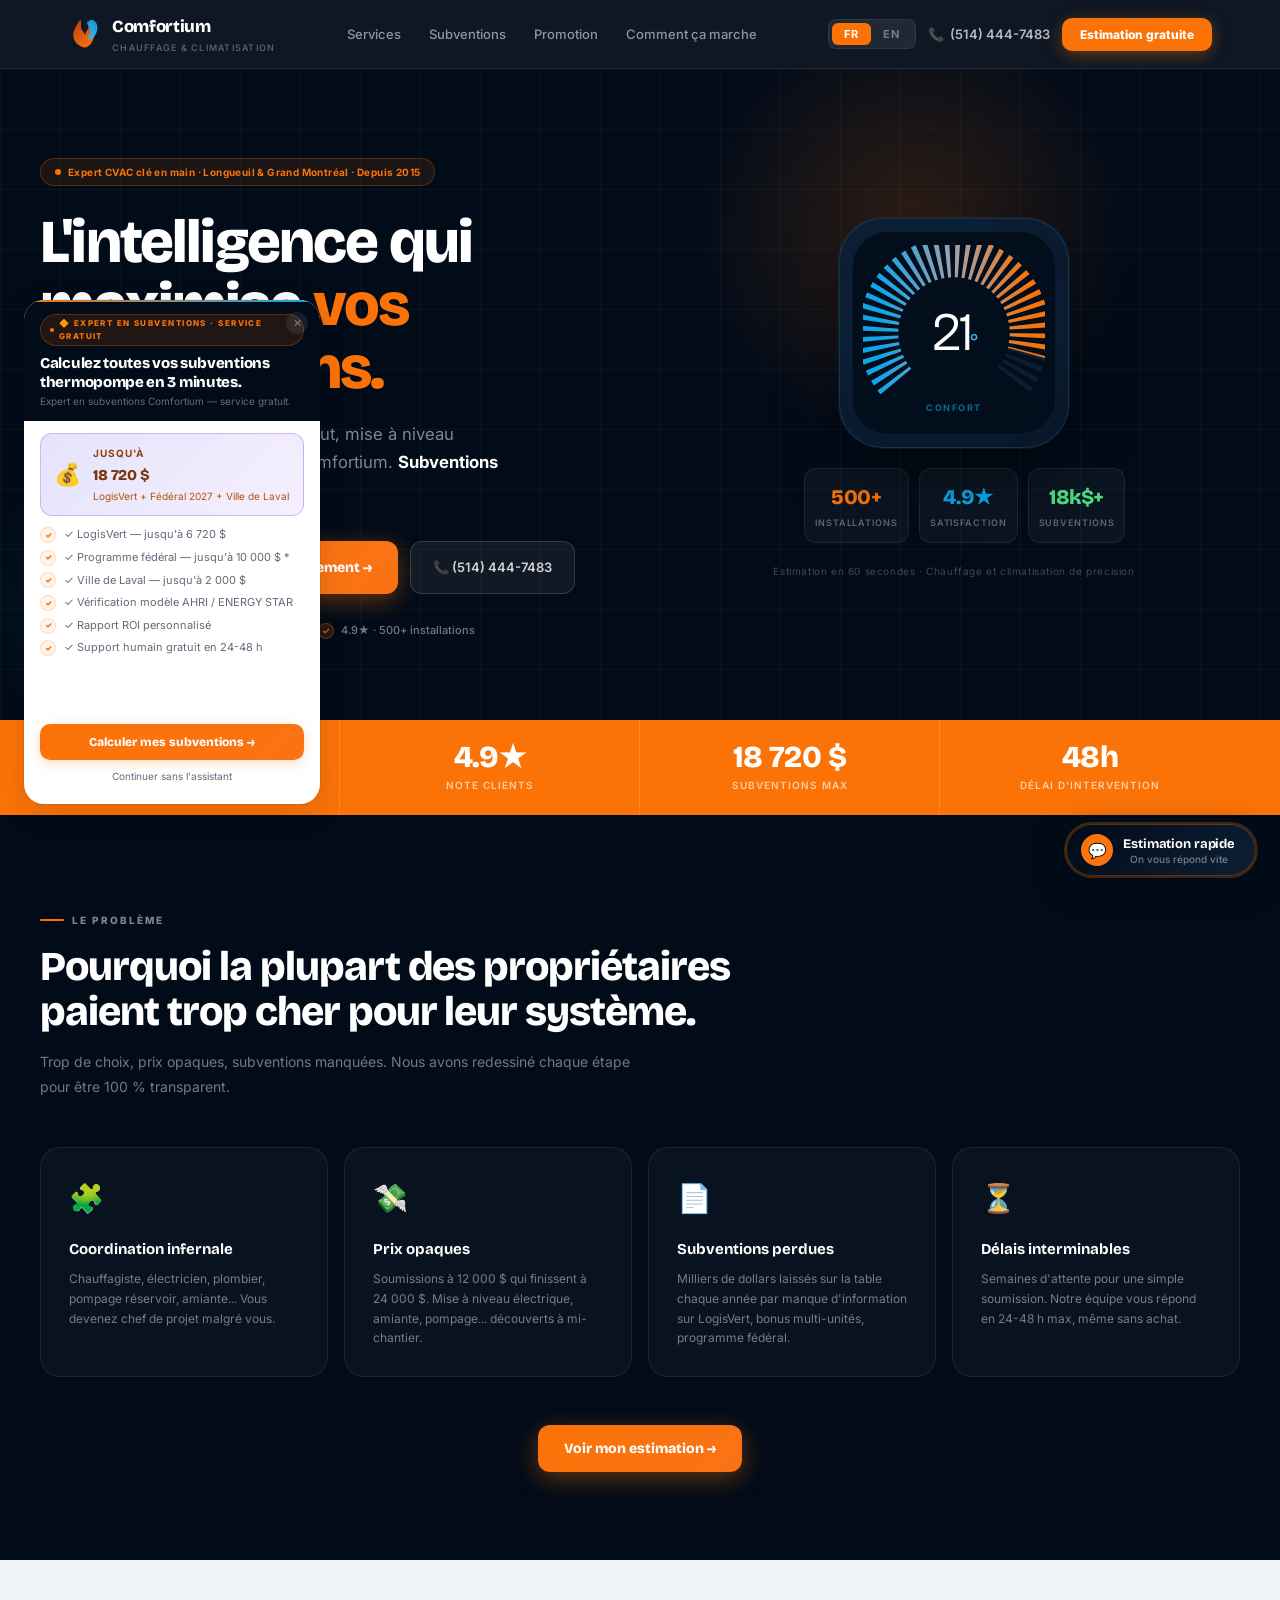
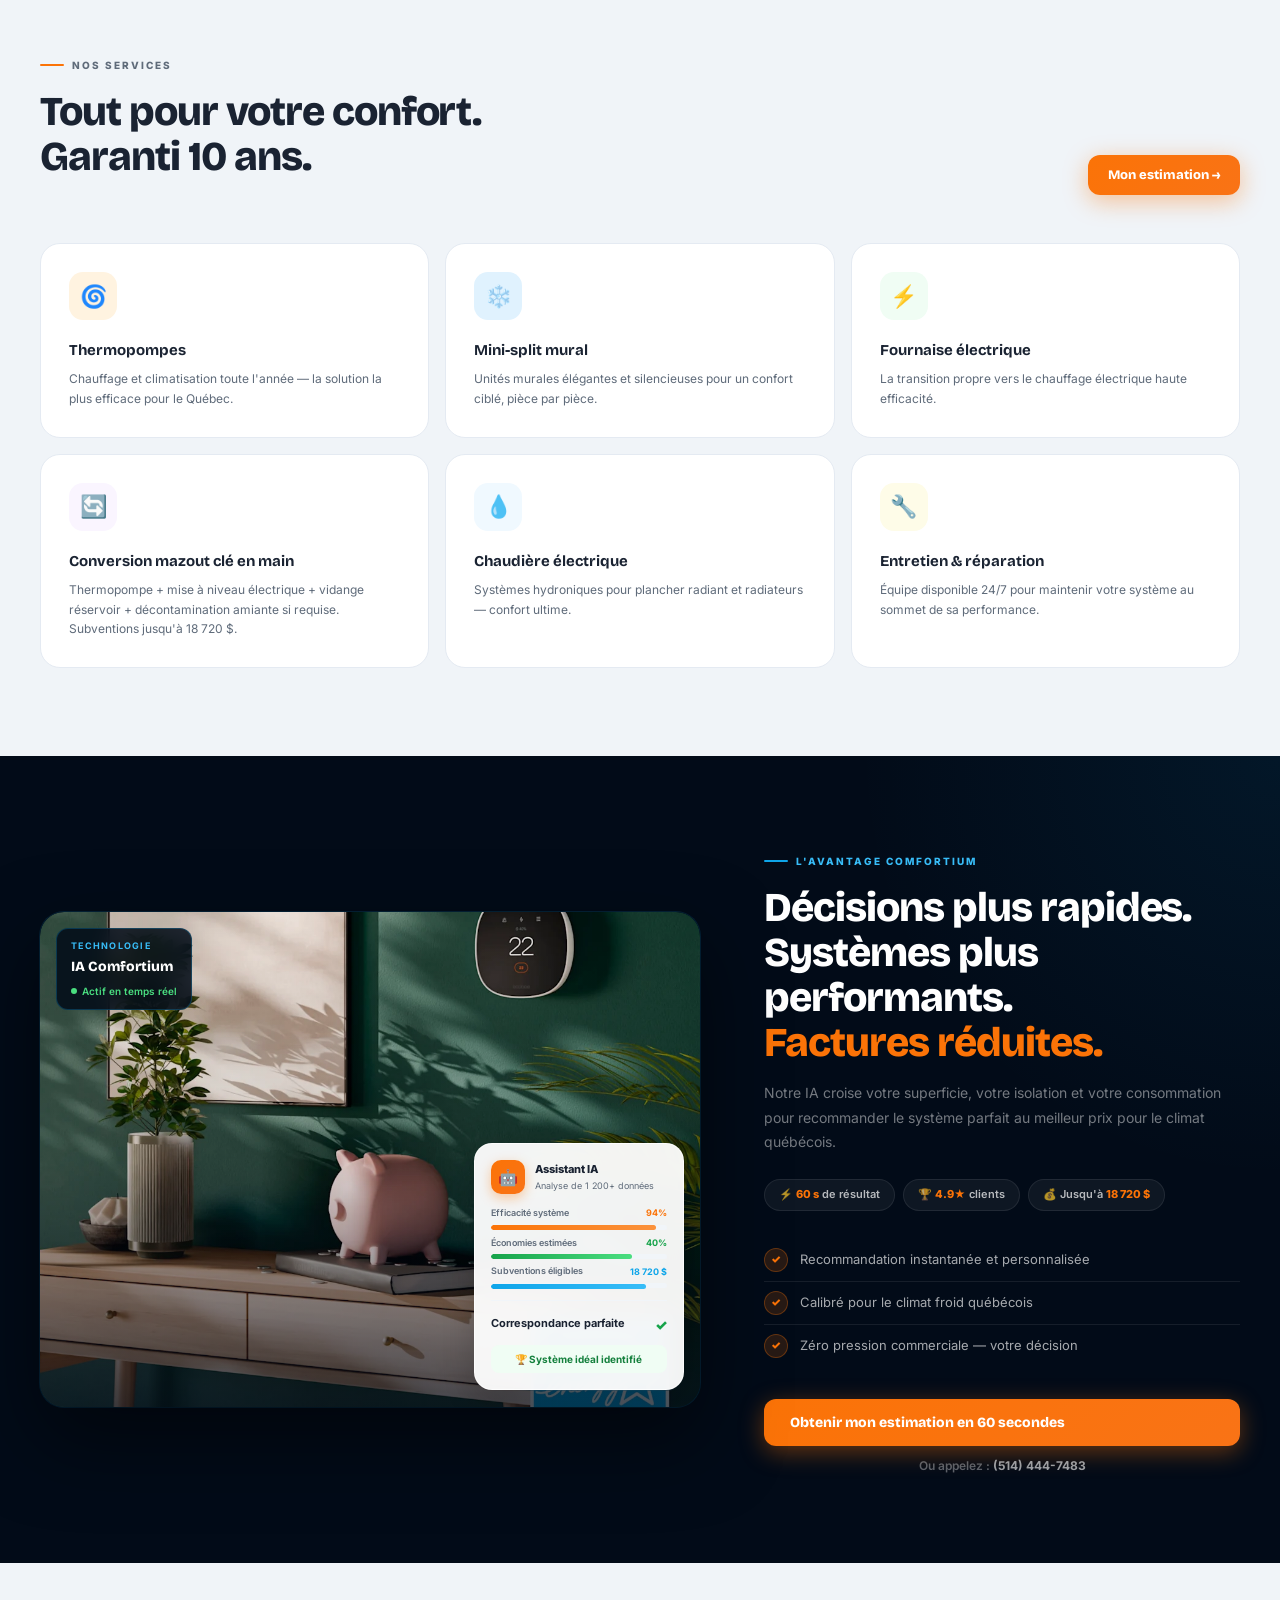
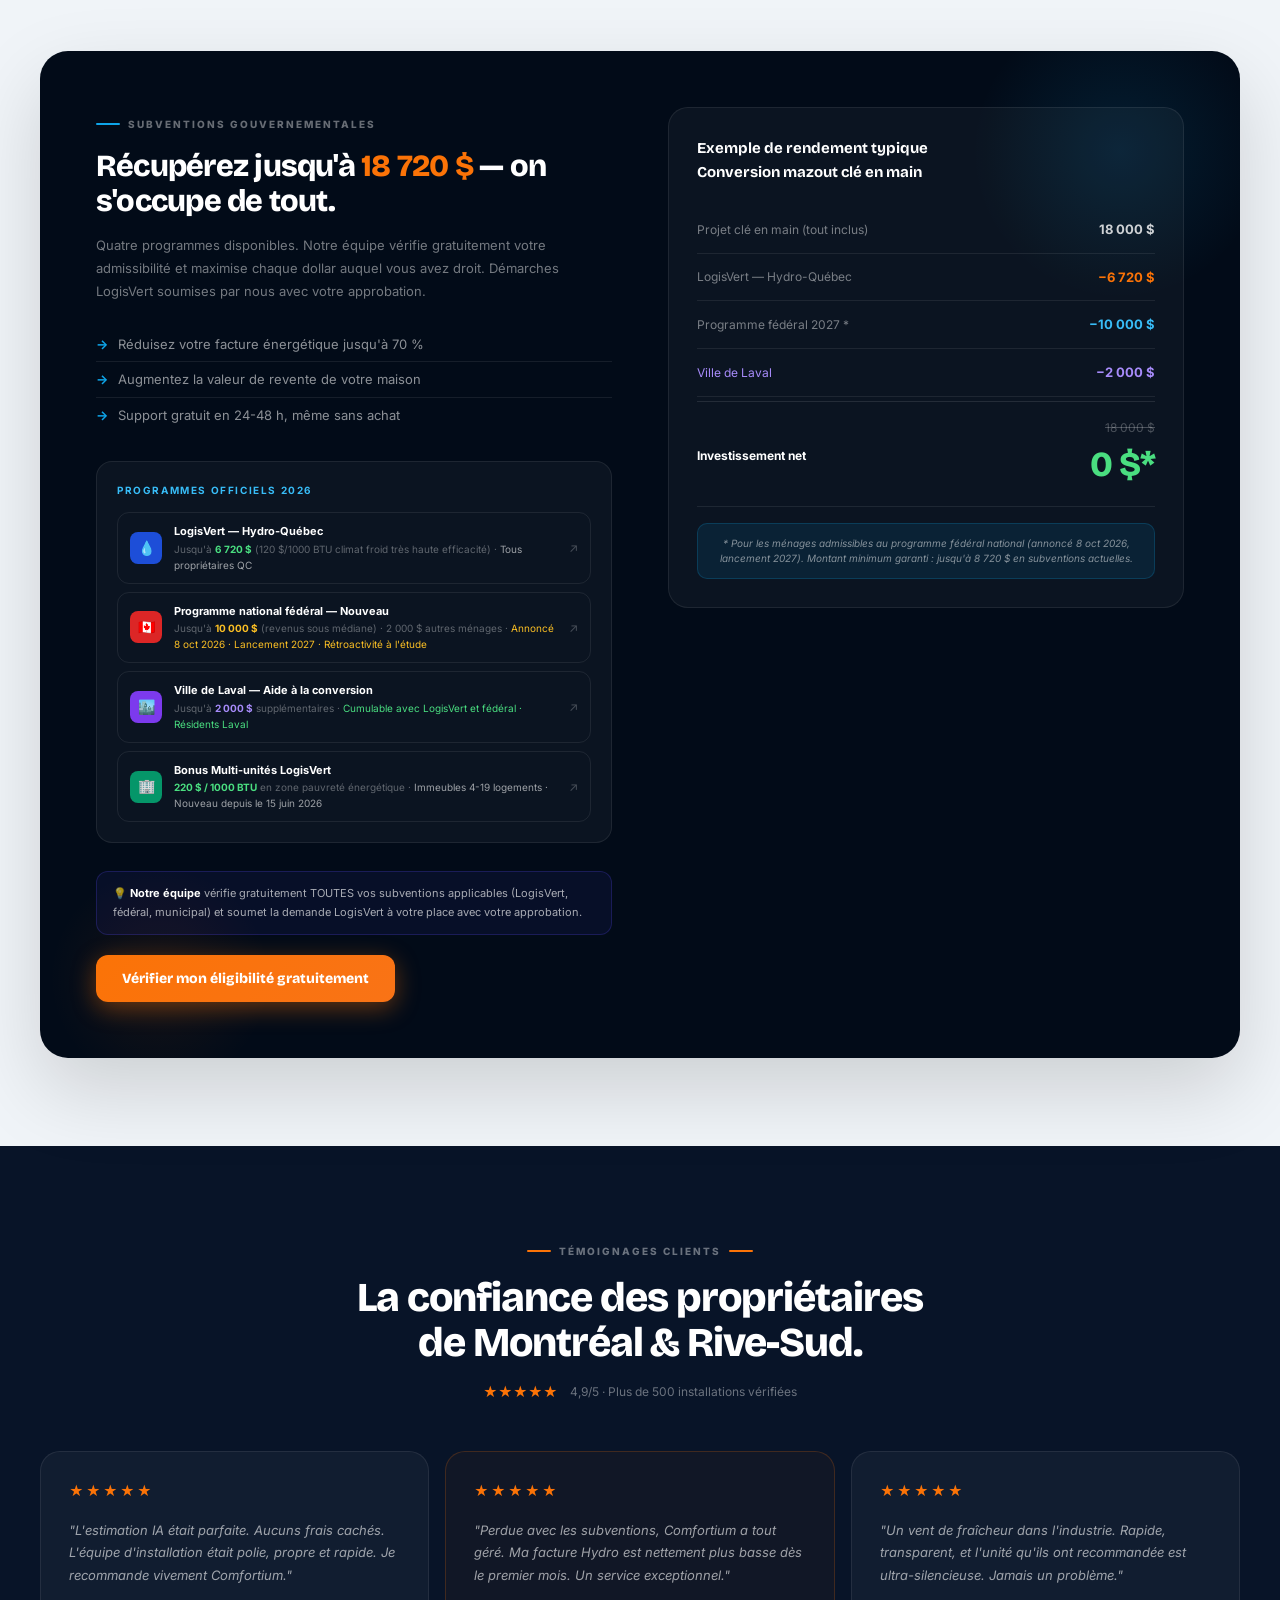
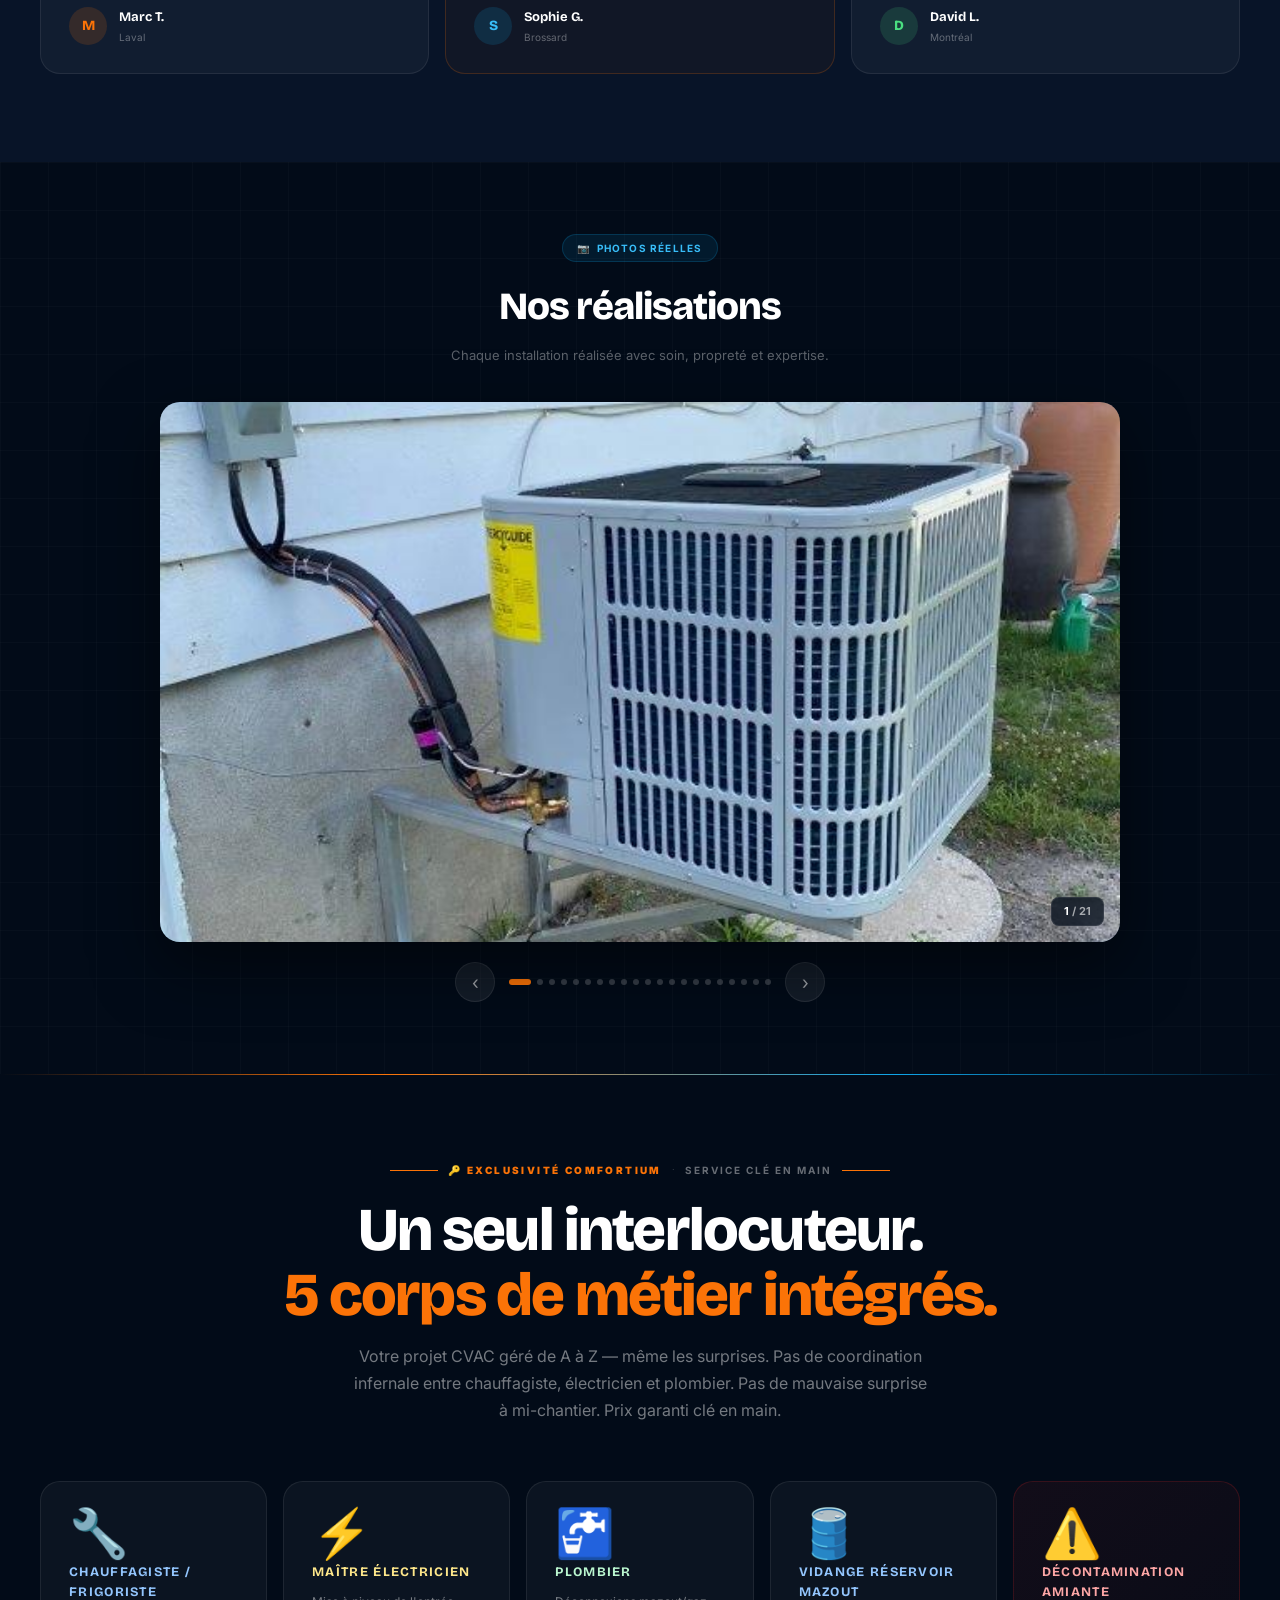
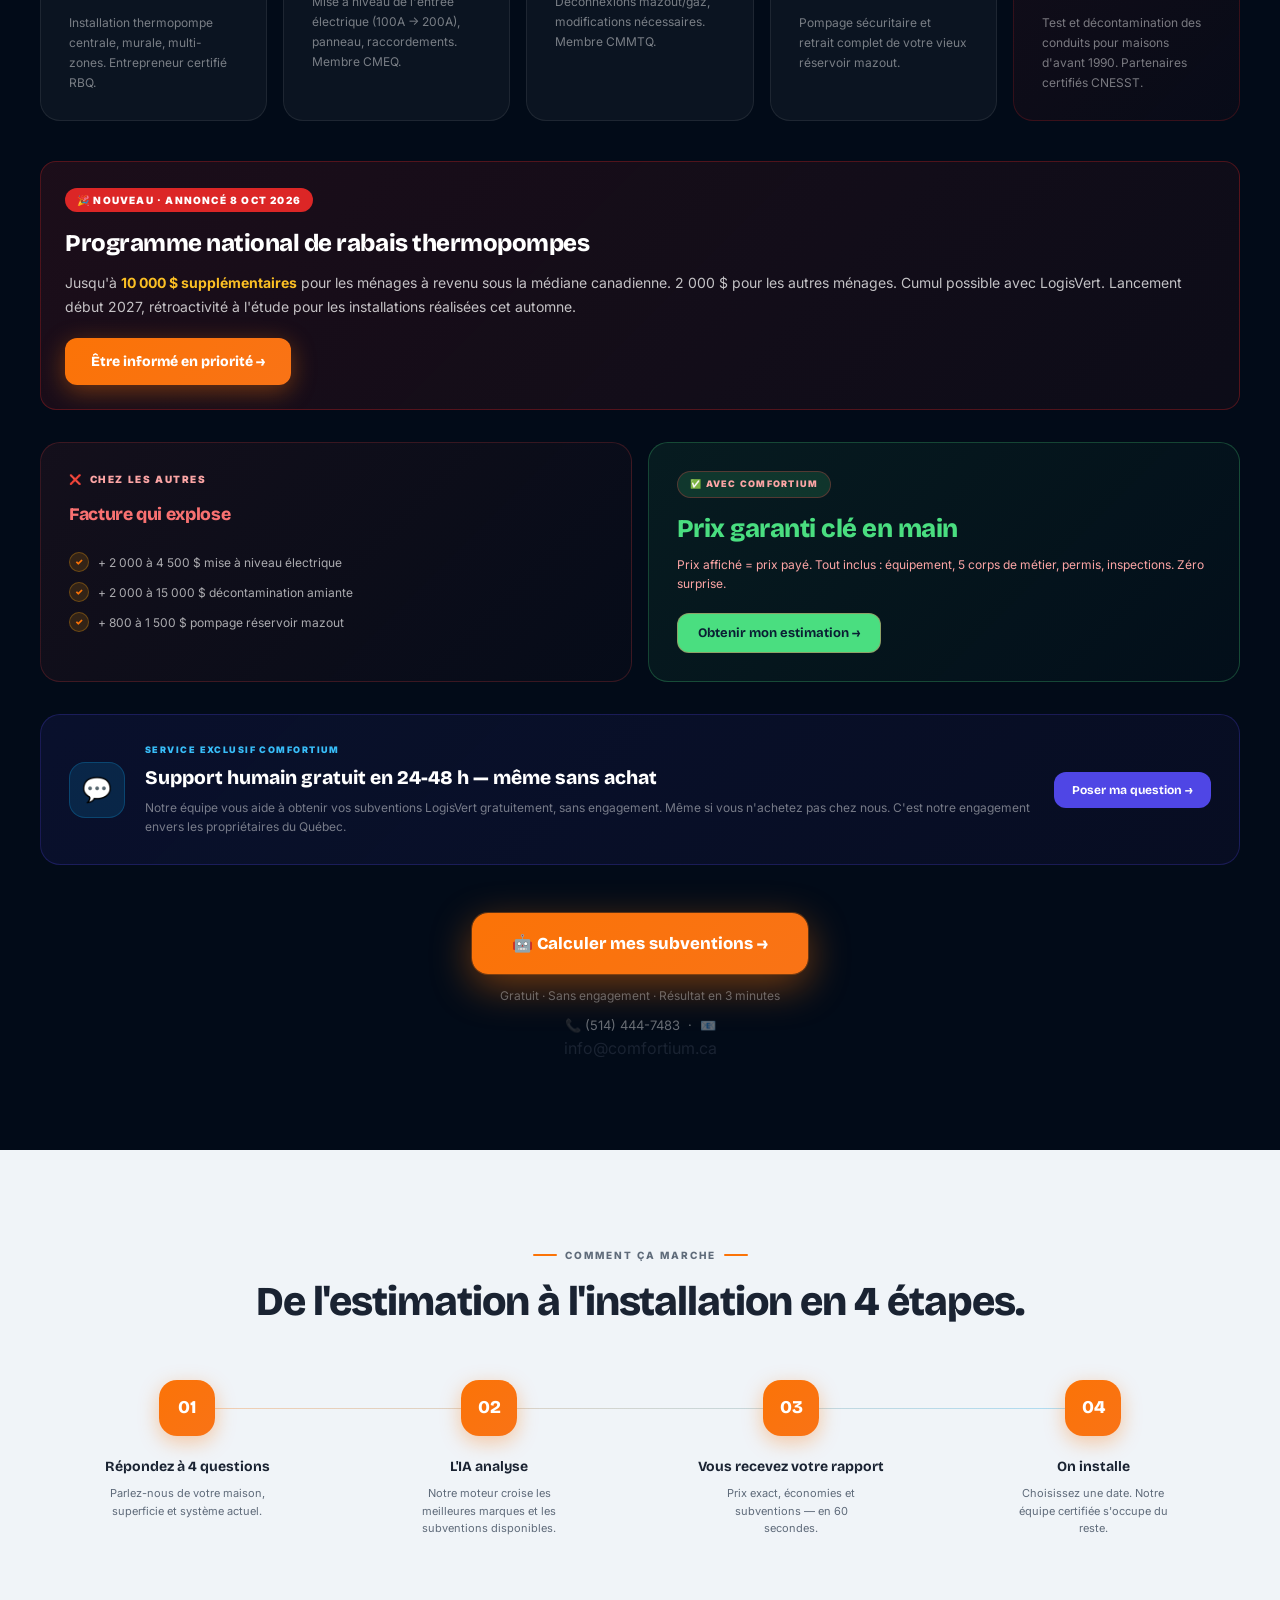
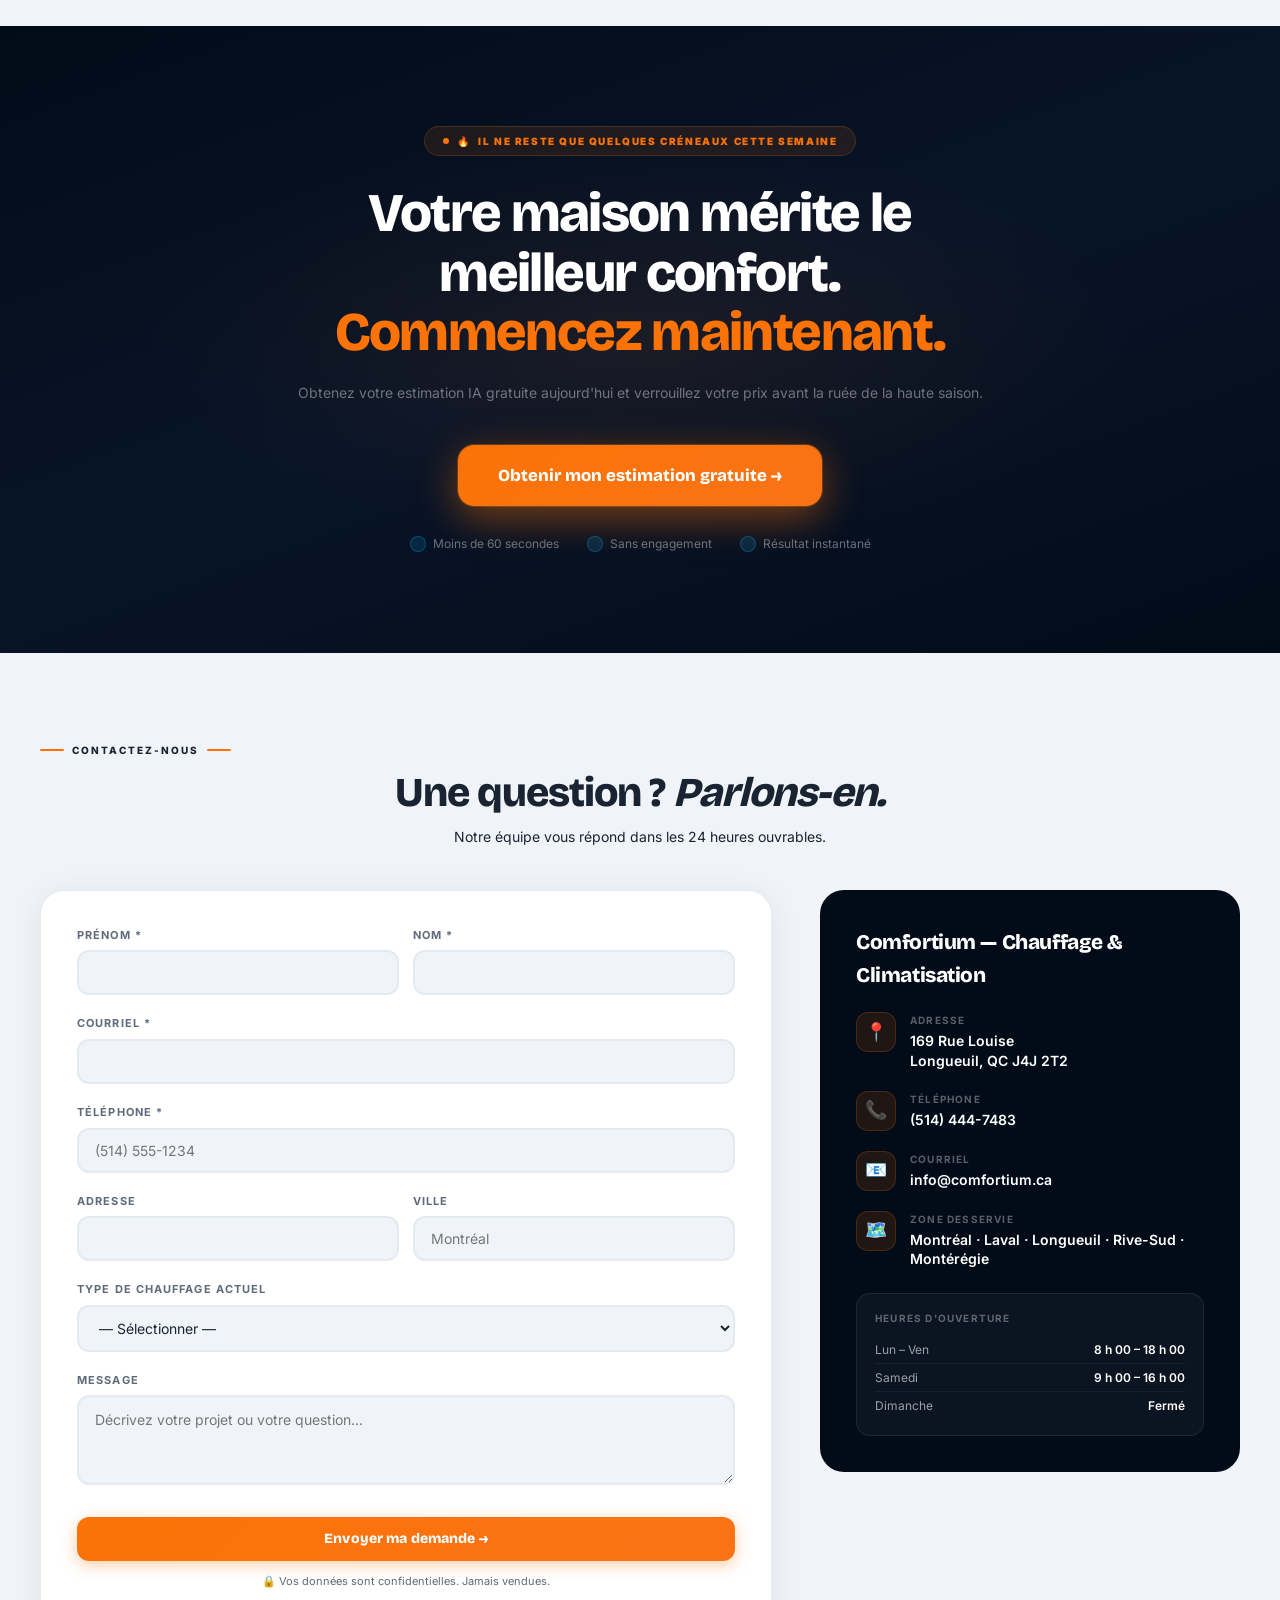
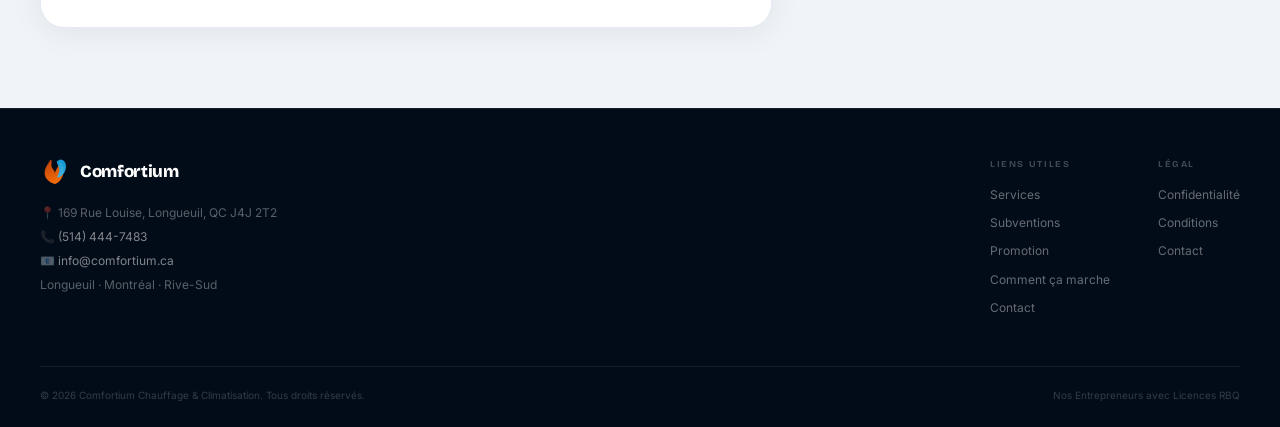
==== index.html @ 838fccbb "Add files via upload" ====
<!DOCTYPE html>
<html lang="fr">
<head>
<!-- ══ GOOGLE ANALYTICS 4 ══ -->
<!-- Google tag (gtag.js) -->
<script async src="https://www.googletagmanager.com/gtag/js?id=G-3FQPV0JGVG"></script>
<script>
  window.dataLayer = window.dataLayer || [];
  function gtag(){dataLayer.push(arguments);}
  gtag('js', new Date());
  gtag('config', 'G-3FQPV0JGVG');
</script>
<meta charset="UTF-8"/>
<meta name="viewport" content="width=device-width,initial-scale=1.0"/>

<!-- ══ SEO PRIMAIRE ══ -->
<title>Thermopompe Montréal | Conversion Mazout | Subventions jusqu'à 18 720$ | Comfortium</title>
<meta name="description" content="Installation thermopompe à Montréal, Laval et Rive-Sud. Service clé en main complet (chauffagiste, électricien, plombier, vidange mazout, décontamination amiante). Subventions LogisVert + fédéral 2027 jusqu'à 18 720$. Expert en subventions thermopompes."/>
<meta name="keywords" content="thermopompe Montréal, conversion mazout Québec, subvention LogisVert, programme fédéral thermopompe 2027, installation thermopompe Laval, thermopompe Longueuil, CVAC Montréal, décontamination amiante conduits, service clé en main CVAC"/>
<link rel="canonical" href="https://comfortium.ca/"/>

<!-- ══ ROBOTS ══ -->
<meta name="robots" content="index, follow, max-snippet:-1, max-image-preview:large, max-video-preview:-1"/>

<!-- ══ LANGUE / RÉGION ══ -->
<link rel="alternate" hreflang="fr-CA" href="https://comfortium.ca/"/>
<meta name="geo.region" content="CA-QC"/>
<meta name="geo.placename" content="Montréal, Québec"/>

<!-- ══ OPEN GRAPH (Facebook / LinkedIn / partage social) ══ -->
<meta property="og:site_name" content="Comfortium"/>
<meta property="og:title" content="Thermopompe Montréal | Service clé en main | Subventions jusqu'à 18 720$ | Comfortium"/>
<meta property="og:description" content="Installation thermopompe clé en main par entrepreneurs certifiés RBQ à Montréal, Laval et Rive-Sud. Subventions LogisVert + programme fédéral 2027. Expert en subventions vous accompagne."/>
<meta property="og:url" content="https://comfortium.ca/"/>
<meta property="og:type" content="website"/>
<meta property="og:locale" content="fr_CA"/>
<meta property="og:image" content="https://comfortium.ca/og-image.jpg"/>
<meta property="og:image:width" content="1200"/>
<meta property="og:image:height" content="630"/>
<meta property="og:image:alt" content="Comfortium — Installation thermopompe Montréal"/>

<!-- ══ TWITTER CARD ══ -->
<meta name="twitter:card" content="summary_large_image"/>
<meta name="twitter:title" content="Thermopompe Montréal — Service clé en main | Comfortium"/>
<meta name="twitter:description" content="Subventions jusqu'à 18 720$. Service clé en main 5 corps de métier. Entrepreneurs certifiés RBQ."/>
<meta name="twitter:image" content="https://comfortium.ca/og-image.jpg"/>

<!-- ══ SCHEMA — LocalBusiness (HVACBusiness) ══ -->
<script type="application/ld+json">
{
  "@context": "https://schema.org",
  "@type": "HVACBusiness",
  "name": "Comfortium",
  "url": "https://comfortium.ca",
  "telephone": "+15144447483",
  "email": "info@comfortium.ca",
  "description": "Installation thermopompe et conversion chauffage mazout à Montréal, Laval et Rive-Sud. Service clé en main complet (chauffagiste, électricien, plombier, vidange réservoir mazout, décontamination amiante). Entrepreneurs certifiés RBQ. Subventions LogisVert jusqu'à 6 720$ + programme fédéral 2027 jusqu'à 10 000$ + Ville de Laval 2 000$.",
  "image": "https://comfortium.ca/og-image.jpg",
  "logo": "https://comfortium.ca/logo.png",
  "priceRange": "$$",
  "currenciesAccepted": "CAD",
  "paymentAccepted": "Cash, Credit Card, Financing",
  "address": {
    "@type": "PostalAddress",
    "addressLocality": "Montréal",
    "addressRegion": "QC",
    "postalCode": "H1A 0A1",
    "addressCountry": "CA"
  },
  "geo": {
    "@type": "GeoCoordinates",
    "latitude": 45.5017,
    "longitude": -73.5673
  },
  "areaServed": [
    {"@type": "City", "name": "Montréal"},
    {"@type": "City", "name": "Laval"},
    {"@type": "City", "name": "Longueuil"},
    {"@type": "AdministrativeArea", "name": "Rive-Sud de Montréal"},
    {"@type": "AdministrativeArea", "name": "Montérégie"}
  ],
  "openingHoursSpecification": [
    {
      "@type": "OpeningHoursSpecification",
      "dayOfWeek": ["Monday","Tuesday","Wednesday","Thursday","Friday"],
      "opens": "08:00",
      "closes": "18:00"
    },
    {
      "@type": "OpeningHoursSpecification",
      "dayOfWeek": "Saturday",
      "opens": "09:00",
      "closes": "16:00"
    }
  ],
  "hasOfferCatalog": {
    "@type": "OfferCatalog",
    "name": "Services CVAC Comfortium",
    "itemListElement": [
      {
        "@type": "Offer",
        "itemOffered": {
          "@type": "Service",
          "name": "Installation thermopompe Montréal",
          "description": "Installation et remplacement de thermopompe résidentielle à Montréal et région"
        }
      },
      {
        "@type": "Offer",
        "itemOffered": {
          "@type": "Service",
          "name": "Conversion mazout thermopompe",
          "description": "Conversion chauffage mazout vers thermopompe clé en main (incluant vidange réservoir et décontamination amiante si requise) avec subventions LogisVert et programme fédéral jusqu'à 18 720$"
        }
      },
      {
        "@type": "Offer",
        "itemOffered": {
          "@type": "Service",
          "name": "Climatisation centrale",
          "description": "Installation système de climatisation centrale résidentielle"
        }
      }
    ]
  },
  "sameAs": [
    "https://www.facebook.com/comfortium",
    "https://www.instagram.com/comfortium"
  ]
}
</script>

<!-- ══ SCHEMA — FAQ (boost visibilité Google) ══ -->
<script type="application/ld+json">
{
  "@context": "https://schema.org",
  "@type": "FAQPage",
  "mainEntity": [
    {
      "@type": "Question",
      "name": "Quelles subventions sont disponibles pour une thermopompe au Québec en 2026?",
      "acceptedAnswer": {
        "@type": "Answer",
        "text": "En 2026, les propriétaires québécois peuvent obtenir jusqu'à 6 720$ via le programme LogisVert d'Hydro-Québec (120$/1000 BTU pour thermopompes climat froid très haute efficacité), jusqu'à 2 000$ supplémentaires de la Ville de Laval, et jusqu'à 10 000$ via le nouveau programme fédéral annoncé le 8 octobre 2026 (lancement début 2027). Total potentiel : 18 720$. Comfortium s'occupe des démarches LogisVert avec votre approbation."
      }
    },
    {
      "@type": "Question",
      "name": "Qu'est-ce que le service clé en main de Comfortium?",
      "acceptedAnswer": {
        "@type": "Answer",
        "text": "Comfortium coordonne 5 corps de métier dans un seul projet : chauffagiste/frigoriste (RBQ) pour l'installation, maître électricien (CMEQ) pour la mise à niveau électrique, plombier (CMMTQ) pour les déconnexions, service spécialisé pour la vidange et le retrait du réservoir mazout, et partenaires certifiés CNESST pour la décontamination amiante si nécessaire (fréquent dans les maisons avant 1990)."
      }
    },
    {
      "@type": "Question",
      "name": "Combien coûte une conversion mazout vers thermopompe au Québec?",
      "acceptedAnswer": {
        "@type": "Answer",
        "text": "Le coût d'une conversion mazout vers thermopompe varie entre 12 000$ et 20 000$ selon la superficie et le système. Avec les subventions LogisVert (jusqu'à 6 720$), le programme fédéral 2027 (jusqu'à 10 000$) et la Ville de Laval (jusqu'à 2 000$), l'investissement net peut être réduit à 0$ pour les ménages admissibles. Comfortium offre un prix garanti clé en main sans surprise."
      }
    },
    {
      "@type": "Question",
      "name": "Les installations sont-elles réalisées par des entrepreneurs certifiés RBQ?",
      "acceptedAnswer": {
        "@type": "Answer",
        "text": "Oui. Comfortium coordonne votre projet avec un réseau d'entrepreneurs partenaires détenant toutes les licences requises : RBQ pour le CVAC, CMEQ pour les travaux électriques, CMMTQ pour la plomberie, et certifications CNESST pour la décontamination amiante. L'installation et la facturation sont effectuées par l'entrepreneur sélectionné sous son nom et sa licence RBQ."
      }
    },
    {
      "@type": "Question",
      "name": "Comment Comfortium m'aide à obtenir mes subventions?",
      "acceptedAnswer": {
        "@type": "Answer",
        "text": "Comfortium vérifie gratuitement votre admissibilité aux programmes LogisVert, fédéral et municipal, calcule le montant exact de vos subventions, et peut soumettre la demande LogisVert à votre place avec votre approbation. Support humain gratuit en 24-48h, même sans achat chez nous."
      }
    }
  ]
}
</script>

<!-- ══ GOOGLE SEARCH CONSOLE — À remplacer par votre code ══ -->
<meta name="google-site-verification" content="REMPLACER_PAR_VOTRE_CODE"/>

<!-- HubSpot Tracking -->
<script type="text/javascript" id="hs-script-loader" async defer src="//js-na3.hs-scripts.com/343220257.js"></script>


<!-- UTM Capture pour HubSpot -->
<script>
(function(){
  function getParam(p){var r=new RegExp('[?&]'+p+'=([^&]*)','i');var m=r.exec(window.location.search);return m?decodeURIComponent(m[1]):''}
  var utms=['utm_source','utm_medium','utm_campaign','utm_content','utm_term'];
  utms.forEach(function(u){var v=getParam(u);if(v){sessionStorage.setItem(u,v);}});
  window._hsq=window._hsq||[];
  var src=sessionStorage.getItem('utm_source');
  var med=sessionStorage.getItem('utm_medium');
  var cam=sessionStorage.getItem('utm_campaign');
  if(src){window._hsq.push(['identify',{lead_source_utm:src+'|'+med+'|'+cam}]);}
})();
</script>

<link rel="preconnect" href="https://fonts.googleapis.com"/>
<link href="https://fonts.googleapis.com/css2?family=Bricolage+Grotesque:opsz,wght@12..96,300;12..96,700;12..96,500;12..96,700;12..96,800;12..96,900&family=Inter:wght@400;500;600&display=swap" rel="stylesheet"/>
<style>
*{box-sizing:border-box;margin:0;padding:0}
:root{
  --night:#020b18;
  --night2:#081428;
  --night3:#0d1f35;
  --orange:#fb7307;
  --orange2:#f97316;
  --cyan:#0ea5e9;
  --cyan2:#38bdf8;
  --white:#fff;
  --ice:#f0f4f8;
  --text:#1a2332;
  --muted:#5f6b7a;
  --border:rgba(255,255,255,0.08);
  --card-border:#e4eaf2;
}
html{scroll-behavior:smooth}
body{font-family:'Inter',sans-serif;background:var(--ice);color:var(--text);line-height:1.6;overflow-x:hidden}
h1,h2,h3,h4{font-family:'Bricolage Grotesque',sans-serif}
a{text-decoration:none;color:inherit}
button{cursor:pointer;border:none;outline:none;font-family:inherit}
input,textarea{font-family:inherit;outline:none}

/* ── NAV ── */
.nav{position:sticky;top:0;z-index:100;background:rgba(2,11,24,0.95);backdrop-filter:blur(16px);border-bottom:1px solid var(--border)}
.nav-inner{max-width:1200px;margin:0 auto;padding:0 28px;height:68px;display:flex;align-items:center;justify-content:space-between;gap:16px}
.logo{display:flex;align-items:center;gap:10px;cursor:pointer}
.logo-flame{width:34px;height:34px}
.logo-text{font-family:'Bricolage Grotesque',sans-serif;font-size:17px;font-weight:800;letter-spacing:-0.02em;color:#fff}
.logo-sub{font-size:9px;font-weight:500;text-transform:uppercase;letter-spacing:0.14em;color:rgba(255,255,255,0.35);margin-top:1px}
.nav-links{display:flex;gap:28px;font-size:13px;font-weight:500;color:rgba(255,255,255,0.55)}
.nav-links a{transition:color 0.15s}
.nav-links a:hover{color:#fff}
.nav-right{display:flex;align-items:center;gap:12px}
.lang-toggle{display:flex;background:rgba(255,255,255,0.07);border-radius:8px;padding:3px;border:1px solid var(--border)}
.lang-btn{padding:4px 12px;border-radius:6px;font-size:11px;font-weight:700;letter-spacing:0.08em;color:rgba(255,255,255,0.4);background:none;border:none;cursor:pointer;transition:all 0.15s}
.lang-btn.active{background:var(--orange);color:#fff}
.nav-phone{display:flex;align-items:center;gap:6px;font-size:13px;font-weight:600;color:rgba(255,255,255,0.7);transition:color 0.15s}
.nav-phone:hover{color:#fff}
.nav-phone-icon{color:var(--orange)}
.nav-cta{background:var(--orange);color:#fff;padding:9px 18px;border-radius:10px;font-size:12px;font-weight:800;display:flex;align-items:center;gap:6px;transition:all 0.15s;box-shadow:0 4px 16px rgba(251,115,7,0.35)}
.nav-cta:hover{background:#ea6500;transform:scale(1.02)}

/* ── HERO ── */
.hero{background:var(--night);padding:88px 28px 80px;position:relative;overflow:hidden}
.hero-orb1{position:absolute;top:-80px;right:10%;width:480px;height:480px;background:radial-gradient(circle,rgba(251,115,7,0.18) 0%,transparent 65%);pointer-events:none}
.hero-orb2{position:absolute;bottom:-60px;left:-40px;width:360px;height:360px;background:radial-gradient(circle,rgba(14,165,233,0.12) 0%,transparent 65%);pointer-events:none}
.hero-grid-bg{position:absolute;inset:0;background-image:linear-gradient(rgba(255,255,255,0.03) 1px,transparent 1px),linear-gradient(90deg,rgba(255,255,255,0.03) 1px,transparent 1px);background-size:60px 60px;pointer-events:none}
.hero-inner{max-width:1200px;margin:0 auto;display:grid;grid-template-columns:1fr 1fr;gap:56px;align-items:center;position:relative;z-index:2}
.hero-badge{display:inline-flex;align-items:center;gap:7px;background:rgba(251,115,7,0.1);border:1px solid rgba(251,115,7,0.25);border-radius:999px;padding:5px 14px;font-size:10px;font-weight:700;color:var(--orange);margin-bottom:24px;letter-spacing:0.04em}
.hero-badge-dot{width:6px;height:6px;border-radius:50%;background:var(--orange);animation:blink 2s infinite}
@keyframes blink{0%,100%{opacity:1}50%{opacity:0.3}}
.hero h1{font-size:clamp(2.4rem,5vw,3.8rem);font-weight:900;line-height:1.04;letter-spacing:-0.03em;color:#fff;margin-bottom:20px}
.hero h1 em{font-style:normal;color:var(--orange)}
.hero h1 span.cyan{color:var(--cyan)}
.hero-sub{font-size:1.05rem;color:rgba(255,255,255,0.5);margin-bottom:36px;line-height:1.7;max-width:460px}
.hero-btns{display:flex;gap:12px;flex-wrap:wrap;margin-bottom:28px}
.btn-fire{background:linear-gradient(135deg,var(--orange),var(--orange2));color:#fff;padding:15px 26px;border-radius:12px;font-size:14px;font-weight:800;display:inline-flex;align-items:center;gap:8px;transition:all 0.2s;box-shadow:0 6px 24px rgba(251,115,7,0.4);font-family:'Bricolage Grotesque',sans-serif}
.btn-fire:hover{transform:translateY(-2px);box-shadow:0 10px 32px rgba(251,115,7,0.5)}
.btn-ghost{background:rgba(255,255,255,0.06);border:1px solid rgba(255,255,255,0.15);color:rgba(255,255,255,0.8);padding:15px 22px;border-radius:12px;font-size:13px;font-weight:600;display:inline-flex;align-items:center;gap:8px;transition:all 0.15s}
.btn-ghost:hover{background:rgba(255,255,255,0.1);color:#fff}
.hero-trust{display:flex;flex-wrap:wrap;gap:16px}
.trust-item{display:flex;align-items:center;gap:7px;font-size:11px;color:rgba(255,255,255,0.45);font-weight:500}
.trust-check{width:16px;height:16px;border-radius:50%;background:rgba(251,115,7,0.15);border:1px solid rgba(251,115,7,0.3);display:flex;align-items:center;justify-content:center;font-size:9px;color:var(--orange);flex-shrink:0}

/* ── THERMOSTAT + RIGHT SIDE ── */
.hero-right{display:flex;flex-direction:column;align-items:center;gap:20px}
.thermo-wrap{position:relative}
.thermo-glow{position:absolute;inset:-20px;background:radial-gradient(circle,rgba(14,165,233,0.15) 0%,transparent 65%);pointer-events:none}
.thermo{background:linear-gradient(145deg,#0d1f35,#091628);border:1px solid rgba(14,165,233,0.2);border-radius:44px;width:230px;height:230px;display:flex;align-items:center;justify-content:center;box-shadow:0 0 0 1px rgba(255,255,255,0.05),0 24px 64px rgba(0,0,0,0.4)}
.thermo-inner{background:#030e1c;border-radius:36px;width:204px;height:204px;display:flex;align-items:center;justify-content:center;position:relative;overflow:hidden;border:1px solid rgba(14,165,233,0.1)}
.thermo-svg{position:absolute;inset:0;width:100%;height:100%}
.thermo-temp{font-family:'Bricolage Grotesque',sans-serif;font-size:54px;font-weight:300;color:#fff;letter-spacing:-0.04em;line-height:1;position:relative;z-index:2}
.thermo-unit{font-size:24px;color:var(--cyan2);font-weight:300}
.thermo-mode{position:absolute;bottom:18px;left:50%;transform:translateX(-50%);font-size:9px;font-weight:700;text-transform:uppercase;letter-spacing:0.16em;color:rgba(14,165,233,0.6);z-index:2}
.hero-stats-row{display:grid;grid-template-columns:repeat(3,1fr);gap:10px;width:100%;max-width:300px}
.hero-stat{background:rgba(255,255,255,0.04);border:1px solid var(--border);border-radius:12px;padding:12px 10px;text-align:center}
.hero-stat-val{font-family:'Bricolage Grotesque',sans-serif;font-size:1.3rem;font-weight:800;color:#fff;letter-spacing:-0.02em;margin-bottom:2px}
.hero-stat-lbl{font-size:9px;font-weight:600;text-transform:uppercase;letter-spacing:0.1em;color:rgba(255,255,255,0.35)}
.hero-tagline{font-size:10px;color:rgba(255,255,255,0.25);text-align:center;letter-spacing:0.06em}

/* ── STATS BAND ── */
.stats-band{background:var(--orange);padding:0}
.stats-inner{max-width:1200px;margin:0 auto;display:grid;grid-template-columns:repeat(4,1fr)}
.stat-item{padding:22px 20px;text-align:center;border-right:1px solid rgba(255,255,255,0.15);position:relative}
.stat-item:last-child{border-right:none}
.stat-val{font-family:'Bricolage Grotesque',sans-serif;font-size:1.9rem;font-weight:900;color:#fff;letter-spacing:-0.02em;display:block;line-height:1}
.stat-lbl{font-size:10px;font-weight:600;text-transform:uppercase;letter-spacing:0.1em;color:rgba(255,255,255,0.65);margin-top:5px;display:block}

/* ── SECTION BASE ── */
.section{padding:88px 28px}
.section-inner{max-width:1200px;margin:0 auto}
.eyebrow{display:inline-flex;align-items:center;gap:8px;margin-bottom:16px}
.eyebrow-line{width:24px;height:2px;border-radius:2px}
.eyebrow-text{font-size:10px;font-weight:800;text-transform:uppercase;letter-spacing:0.2em}
.section-h2{font-size:clamp(1.9rem,3.2vw,2.8rem);font-weight:800;letter-spacing:-0.025em;line-height:1.1;margin-bottom:16px}
.section-desc{font-size:14px;line-height:1.75;max-width:600px}

/* ── PROBLEM SECTION ── */
.prob-section{background:var(--night);padding:88px 28px}
.prob-h2{color:#fff}
.prob-desc{color:rgba(255,255,255,0.45)}
.prob-grid{display:grid;grid-template-columns:repeat(4,1fr);gap:16px;margin-top:48px}
.prob-card{background:rgba(255,255,255,0.03);border:1px solid var(--border);border-radius:20px;padding:28px;transition:all 0.2s;position:relative;overflow:hidden}
.prob-card::before{content:'';position:absolute;top:0;left:0;right:0;height:2px;opacity:0;transition:opacity 0.2s}
.prob-card:nth-child(1)::before{background:var(--orange)}
.prob-card:nth-child(2)::before{background:var(--cyan)}
.prob-card:nth-child(3)::before{background:#a78bfa}
.prob-card:nth-child(4)::before{background:#4ade80}
.prob-card:hover{background:rgba(255,255,255,0.05);transform:translateY(-3px)}
.prob-card:hover::before{opacity:1}
.prob-icon{font-size:28px;margin-bottom:16px;display:block}
.prob-title{font-family:'Bricolage Grotesque',sans-serif;font-size:15px;font-weight:700;color:#fff;margin-bottom:8px}
.prob-text{font-size:12px;color:rgba(255,255,255,0.45);line-height:1.65}
.prob-cta{text-align:center;margin-top:48px}

/* ── SERVICES ── */
.serv-section{background:var(--ice);padding:88px 28px}
.serv-grid{display:grid;grid-template-columns:repeat(3,1fr);gap:16px;margin-top:48px}
.serv-card{background:#fff;border:1px solid var(--card-border);border-radius:20px;padding:28px;transition:all 0.2s;position:relative;overflow:hidden;cursor:default}
.serv-card::after{content:'';position:absolute;inset:0;background:linear-gradient(135deg,rgba(251,115,7,0.04),transparent);opacity:0;transition:opacity 0.2s;border-radius:20px}
.serv-card:hover{box-shadow:0 12px 40px rgba(0,0,0,0.1);transform:translateY(-3px)}
.serv-card:hover::after{opacity:1}
.serv-icon-wrap{width:48px;height:48px;border-radius:14px;display:flex;align-items:center;justify-content:center;font-size:22px;margin-bottom:18px}
.serv-title{font-family:'Bricolage Grotesque',sans-serif;font-size:15px;font-weight:700;color:var(--text);margin-bottom:7px}
.serv-text{font-size:12px;color:var(--muted);line-height:1.65}

/* ── AI SECTION ── */
.ai-section{background:var(--night);padding:88px 28px;position:relative;overflow:hidden}
.ai-section-orb{position:absolute;top:0;right:0;width:500px;height:500px;background:radial-gradient(circle at top right,rgba(14,165,233,0.08),transparent 60%);pointer-events:none}
.ai-grid{max-width:1200px;margin:0 auto;display:grid;grid-template-columns:55% 1fr;gap:64px;align-items:center;position:relative;z-index:1}
.ai-img-wrap{position:relative}
.ai-img{border-radius:24px;aspect-ratio:4/3;position:relative;overflow:hidden;box-shadow:0 32px 80px rgba(0,0,0,0.5),0 0 0 1px rgba(14,165,233,0.15)}
.ai-img img{position:absolute;inset:0;width:100%;height:100%;object-fit:cover;border-radius:24px}
.ai-img-overlay{position:absolute;inset:0;background:linear-gradient(to top,rgba(2,11,24,0.7) 0%,rgba(2,11,24,0.1) 50%,transparent 100%);border-radius:24px}
.ai-badge-tl{position:absolute;top:16px;left:16px;z-index:10;background:rgba(2,11,24,0.85);backdrop-filter:blur(10px);border:1px solid rgba(14,165,233,0.25);border-radius:12px;padding:10px 14px}
.ai-badge-tl-label{font-size:9px;font-weight:700;text-transform:uppercase;letter-spacing:0.14em;color:var(--cyan2);margin-bottom:3px}
.ai-badge-tl-val{font-family:'Bricolage Grotesque',sans-serif;font-size:14px;font-weight:800;color:#fff}
.ai-badge-tl-live{display:flex;align-items:center;gap:5px;margin-top:4px;font-size:10px;color:#4ade80;font-weight:600}
.ai-badge-tl-dot{width:6px;height:6px;border-radius:50%;background:#4ade80;animation:blink 1.5s infinite}
.ai-float{position:absolute;bottom:16px;right:16px;background:rgba(255,255,255,0.95);backdrop-filter:blur(10px);border-radius:18px;padding:16px;width:210px;box-shadow:0 8px 32px rgba(0,0,0,0.2);border:1px solid rgba(255,255,255,0.8)}
.ai-float-icon{width:34px;height:34px;border-radius:10px;background:linear-gradient(135deg,var(--orange),var(--orange2));display:flex;align-items:center;justify-content:center;font-size:16px;box-shadow:0 4px 12px rgba(251,115,7,0.35)}
.ai-bar{height:5px;border-radius:3px;background:#f1f5f9;margin-bottom:6px;overflow:hidden}
.ai-bar-fill{height:100%;border-radius:3px;animation:barPulse 2s ease-in-out infinite}
@keyframes barPulse{0%,100%{opacity:0.5}50%{opacity:1}}
.ai-match-row{margin-top:12px;padding-top:12px;border-top:1px solid #f1f5f9;display:flex;justify-content:space-between;align-items:center;font-size:10px;font-weight:700}
.ai-text h2{color:#fff}
.ai-text .eyebrow-text{color:var(--cyan2)}
.ai-text .eyebrow-line{background:var(--cyan)}
.ai-text .section-desc{color:rgba(255,255,255,0.45)}
.ai-pills{display:flex;gap:8px;flex-wrap:wrap;margin-bottom:28px}
.ai-pill{background:rgba(255,255,255,0.05);border:1px solid var(--border);border-radius:999px;padding:6px 14px;font-size:11px;font-weight:600;color:rgba(255,255,255,0.7)}
.ai-pill span{color:var(--orange);font-weight:800}
.ai-points{list-style:none;margin-bottom:32px}
.ai-points li{font-size:13px;color:rgba(255,255,255,0.65);padding:9px 0;display:flex;align-items:center;gap:12px;border-bottom:1px solid var(--border)}
.ai-points li:last-child{border-bottom:none}
.ai-points li::before{content:'✓';width:22px;height:22px;border-radius:50%;background:rgba(251,115,7,0.15);border:1px solid rgba(251,115,7,0.3);color:var(--orange);display:inline-flex;justify-content:center;align-items:center;font-size:11px;font-weight:900;flex-shrink:0}

/* ── SUBSIDIES ── */
.sub-section{background:var(--ice);padding:88px 28px}
.sub-wrap{background:var(--night);border-radius:28px;padding:56px;position:relative;overflow:hidden;box-shadow:0 32px 80px rgba(0,0,0,0.15)}
.sub-orb1{position:absolute;top:-60px;right:-40px;width:320px;height:320px;background:radial-gradient(circle,rgba(14,165,233,0.12),transparent 65%);pointer-events:none}
.sub-orb2{position:absolute;bottom:-40px;left:0;width:240px;height:240px;background:radial-gradient(circle,rgba(251,115,7,0.08),transparent 65%);pointer-events:none}
.sub-grid{display:grid;grid-template-columns:1fr 1fr;gap:56px;align-items:start;position:relative;z-index:1}
.sub-title{font-family:'Bricolage Grotesque',sans-serif;font-size:clamp(1.5rem,2.4vw,2.1rem);font-weight:800;color:#fff;letter-spacing:-0.025em;margin-bottom:16px;line-height:1.15}
.sub-title em{font-style:normal;color:var(--orange)}
.sub-desc{font-size:13px;color:rgba(255,255,255,0.45);line-height:1.75;margin-bottom:24px}
.sub-points{list-style:none;margin-bottom:28px}
.sub-points li{font-size:13px;color:rgba(255,255,255,0.55);padding:7px 0;display:flex;align-items:center;gap:10px;border-bottom:1px solid var(--border)}
.sub-points li:last-child{border-bottom:none}
.sub-points li::before{content:'→';color:var(--cyan);font-weight:700;flex-shrink:0}
.sub-programs{background:rgba(255,255,255,0.04);border:1px solid var(--border);border-radius:16px;padding:20px;margin-bottom:28px}
.sub-prog-title{font-size:10px;font-weight:700;text-transform:uppercase;letter-spacing:0.16em;color:var(--cyan2);margin-bottom:14px}
.sub-prog-link{display:flex;align-items:center;gap:12px;padding:10px 12px;border-radius:12px;transition:background 0.15s;border:1px solid var(--border);margin-bottom:8px}
.sub-prog-link:hover{background:rgba(255,255,255,0.06)}
.sub-prog-link:last-child{margin-bottom:0}
.sub-prog-icon{width:32px;height:32px;border-radius:8px;display:flex;align-items:center;justify-content:center;font-size:14px;flex-shrink:0}
.sub-prog-name{font-size:11px;font-weight:700;color:#fff}
.sub-prog-desc{font-size:10px;color:rgba(255,255,255,0.35)}
.sub-prog-arr{margin-left:auto;color:rgba(255,255,255,0.25);font-size:12px}
.sub-calc{background:rgba(255,255,255,0.04);border:1px solid var(--border);border-radius:20px;padding:28px}
.sub-calc-title{font-family:'Bricolage Grotesque',sans-serif;font-size:15px;font-weight:700;color:#fff;margin-bottom:22px}
.calc-row{display:flex;justify-content:space-between;align-items:center;padding:13px 0;border-bottom:1px solid var(--border)}
.calc-row:last-of-type{border-bottom:none}
.calc-lbl{font-size:12px;color:rgba(255,255,255,0.45)}
.calc-val{font-size:13px;font-weight:700;color:rgba(255,255,255,0.8)}
.calc-val.orange{color:var(--orange)}
.calc-val.cyan{color:var(--cyan2)}
.calc-val.big{font-family:'Bricolage Grotesque',sans-serif;font-size:2.2rem;font-weight:900;color:var(--cyan);letter-spacing:-0.03em}
.calc-payback{margin-top:16px;background:rgba(14,165,233,0.1);border:1px solid rgba(14,165,233,0.2);border-radius:10px;padding:12px;text-align:center;font-size:12px;color:var(--cyan2)}
.calc-payback strong{color:#fff;font-weight:800}

/* ── TESTIMONIALS ── */
.test-section{background:var(--night2);padding:88px 28px}
.test-grid{display:grid;grid-template-columns:repeat(3,1fr);gap:16px;margin-top:48px}
.test-card{background:rgba(255,255,255,0.04);border:1px solid var(--border);border-radius:20px;padding:28px;display:flex;flex-direction:column;transition:all 0.2s}
.test-card:hover{background:rgba(255,255,255,0.06);transform:translateY(-2px)}
.test-stars{color:var(--orange);font-size:14px;margin-bottom:16px;letter-spacing:2px}
.test-quote{font-size:13px;color:rgba(255,255,255,0.6);line-height:1.75;font-style:italic;flex:1;margin-bottom:20px}
.test-author{display:flex;align-items:center;gap:12px}
.test-avatar{width:38px;height:38px;border-radius:50%;display:flex;align-items:center;justify-content:center;font-family:'Bricolage Grotesque',sans-serif;font-size:14px;font-weight:800;flex-shrink:0}
.test-name{font-family:'Bricolage Grotesque',sans-serif;font-size:13px;font-weight:700;color:#fff}
.test-loc{font-size:10px;color:rgba(255,255,255,0.35);margin-top:1px}

/* ── SLIDESHOW ── */
.slide-section{background:var(--night);padding:72px 28px;position:relative;overflow:hidden}
.slide-section::before{content:'';position:absolute;inset:0;background-image:linear-gradient(rgba(255,255,255,0.02) 1px,transparent 1px),linear-gradient(90deg,rgba(255,255,255,0.02) 1px,transparent 1px);background-size:48px 48px;pointer-events:none}
.slide-inner{max-width:960px;margin:0 auto;position:relative;z-index:1}
.slide-header{text-align:center;margin-bottom:36px}
.slide-badge{display:inline-flex;align-items:center;gap:6px;padding:5px 14px;border-radius:999px;background:rgba(14,165,233,0.1);border:1px solid rgba(14,165,233,0.2);color:var(--cyan2);font-size:10px;font-weight:700;text-transform:uppercase;letter-spacing:0.12em;margin-bottom:14px}
.slide-title{font-family:'Bricolage Grotesque',sans-serif;font-size:clamp(1.7rem,3vw,2.4rem);font-weight:800;color:#fff;letter-spacing:-0.025em}
.slide-sub{font-size:13px;color:rgba(255,255,255,0.35);margin-top:8px}
.slideshow-container{position:relative;aspect-ratio:16/9;border-radius:20px;overflow:hidden;background:var(--night3);box-shadow:0 24px 64px rgba(0,0,0,0.5)}
.slide{position:absolute;inset:0;opacity:0;transition:opacity 0.7s ease}
.slide.active{opacity:1}
.slide img{width:100%;height:100%;object-fit:cover}
.slide-count{position:absolute;bottom:16px;right:16px;background:rgba(2,11,24,0.75);backdrop-filter:blur(8px);border:1px solid var(--border);border-radius:8px;padding:5px 12px;font-size:11px;font-weight:700;color:rgba(255,255,255,0.6)}
.slide-count span{color:#fff}
.slideshow-nav{display:flex;justify-content:center;align-items:center;gap:14px;margin-top:20px}
.slide-btn{width:40px;height:40px;border-radius:50%;background:rgba(255,255,255,0.07);border:1px solid var(--border);color:rgba(255,255,255,0.6);display:flex;align-items:center;justify-content:center;font-size:18px;cursor:pointer;transition:all 0.15s}
.slide-btn:hover{background:rgba(255,255,255,0.14);color:#fff}
.slide-dots{display:flex;gap:6px}
.slide-dot{width:6px;height:6px;border-radius:50%;background:rgba(255,255,255,0.2);cursor:pointer;transition:all 0.25s}
.slide-dot.active{background:var(--orange);width:22px;border-radius:3px}

/* ── PROMOTION ── */
.promo-section{background:var(--night);padding:88px 28px;position:relative;overflow:hidden}
.promo-section::before{content:'';position:absolute;top:0;left:0;right:0;height:1px;background:linear-gradient(90deg,transparent,var(--orange) 30%,var(--cyan) 70%,transparent)}
.promo-inner{max-width:1200px;margin:0 auto;position:relative;z-index:1}
.promo-header{text-align:center;margin-bottom:56px}
.promo-eyebrow{display:flex;align-items:center;justify-content:center;gap:10px;margin-bottom:20px}
.promo-eyebrow-line{height:1px;width:48px;background:var(--orange)}
.promo-eyebrow-text{font-size:10px;font-weight:900;letter-spacing:0.24em;color:var(--orange);text-transform:uppercase}
.promo-season{font-size:10px;font-weight:700;letter-spacing:0.2em;color:rgba(255,255,255,0.4);text-transform:uppercase}
.promo-h2{font-family:'Bricolage Grotesque',sans-serif;font-size:clamp(2.2rem,5vw,3.8rem);font-weight:900;color:#fff;letter-spacing:-0.03em;line-height:1.06;margin-bottom:16px}
.promo-h2 em{font-style:normal;color:var(--orange)}
.promo-sub{font-size:1rem;color:rgba(255,255,255,0.45);max-width:580px;margin:0 auto;line-height:1.7}
.promo-pillars{display:grid;grid-template-columns:repeat(3,1fr);gap:16px;margin-bottom:40px}
.pillar{border-radius:20px;padding:28px;border:1px solid var(--border);background:rgba(255,255,255,0.04);transition:all 0.2s}
.pillar:hover{background:rgba(255,255,255,0.07);transform:translateY(-3px)}
.pillar-num{font-family:'Bricolage Grotesque',sans-serif;font-size:3rem;font-weight:900;letter-spacing:-0.04em;margin-bottom:4px;line-height:1}
.pillar-label{font-family:'Bricolage Grotesque',sans-serif;font-size:13px;font-weight:700;text-transform:uppercase;letter-spacing:0.1em;margin-bottom:10px}
.pillar-desc{font-size:12px;color:rgba(255,255,255,0.45);line-height:1.65}
.promo-deadline-grid{display:grid;grid-template-columns:1fr 1fr;gap:16px;margin-bottom:32px}
.deadline-card{border-radius:20px;padding:28px;background:rgba(245,158,11,0.07);border:1px solid rgba(245,158,11,0.2)}
.deadline-label{display:flex;align-items:center;gap:7px;font-size:10px;font-weight:900;text-transform:uppercase;letter-spacing:0.16em;color:var(--orange);margin-bottom:14px}
.deadline-date{font-family:'Bricolage Grotesque',sans-serif;font-size:2.2rem;font-weight:900;color:#fff;letter-spacing:-0.02em;margin-bottom:18px}
.deadline-items{list-style:none}
.deadline-item{display:flex;align-items:center;gap:9px;font-size:12px;color:rgba(255,255,255,0.65);padding:5px 0}
.deadline-item::before{content:'✓';width:18px;height:18px;border-radius:50%;background:rgba(245,158,11,0.15);border:1px solid rgba(245,158,11,0.3);color:var(--orange);display:inline-flex;justify-content:center;align-items:center;font-size:9px;font-weight:900;flex-shrink:0}
.urgency-card{border-radius:20px;padding:28px;background:rgba(239,68,68,0.07);border:1px solid rgba(239,68,68,0.2);display:flex;flex-direction:column;justify-content:center}
.urgency-badge{display:inline-flex;align-items:center;gap:7px;background:rgba(239,68,68,0.15);border:1px solid rgba(239,68,68,0.3);border-radius:999px;padding:5px 12px;margin-bottom:16px;width:fit-content}
.urgency-badge-txt{font-size:9px;font-weight:900;text-transform:uppercase;letter-spacing:0.14em;color:#fca5a5}
.urgency-main{font-family:'Bricolage Grotesque',sans-serif;font-size:1.6rem;font-weight:900;color:#fff;letter-spacing:-0.02em;line-height:1.15;margin-bottom:12px}
.urgency-sub{font-size:12px;color:#fca5a5;line-height:1.6;margin-bottom:20px}
.urgency-btn{display:inline-flex;align-items:center;gap:7px;padding:11px 20px;border-radius:12px;font-weight:700;font-size:13px;color:#fff;background:rgba(239,68,68,0.25);border:1px solid rgba(239,68,68,0.4);transition:all 0.15s;width:fit-content;font-family:'Bricolage Grotesque',sans-serif}
.urgency-btn:hover{background:rgba(239,68,68,0.35)}
.promo-subsidy{border-radius:20px;padding:28px;display:flex;align-items:center;gap:20px;background:rgba(14,165,233,0.07);border:1px solid rgba(14,165,233,0.2);margin-bottom:48px}
.promo-sub-icon{width:56px;height:56px;border-radius:16px;background:rgba(14,165,233,0.15);border:1px solid rgba(14,165,233,0.25);display:flex;align-items:center;justify-content:center;font-size:24px;flex-shrink:0}
.promo-sub-badge{font-size:9px;font-weight:900;text-transform:uppercase;letter-spacing:0.16em;color:var(--cyan2);margin-bottom:5px}
.promo-sub-title{font-family:'Bricolage Grotesque',sans-serif;font-size:1.2rem;font-weight:800;color:#fff;margin-bottom:4px}
.promo-sub-desc{font-size:12px;color:rgba(255,255,255,0.45)}
.promo-sub-btn{display:inline-flex;align-items:center;gap:6px;padding:11px 18px;border-radius:12px;font-size:12px;font-weight:700;color:#fff;background:rgba(14,165,233,0.3);border:1px solid rgba(14,165,233,0.4);flex-shrink:0;transition:all 0.15s;font-family:'Bricolage Grotesque',sans-serif}
.promo-sub-btn:hover{background:rgba(14,165,233,0.4)}
.promo-cta{text-align:center}
.btn-fire-big{display:inline-flex;align-items:center;gap:12px;padding:20px 40px;border-radius:16px;font-family:'Bricolage Grotesque',sans-serif;font-size:1.05rem;font-weight:900;color:#fff;background:linear-gradient(135deg,var(--orange),var(--orange2));box-shadow:0 0 0 1px rgba(251,115,7,0.3),0 12px 40px rgba(251,115,7,0.45);transition:all 0.2s}
.btn-fire-big:hover{transform:translateY(-3px);box-shadow:0 0 0 1px rgba(251,115,7,0.4),0 18px 52px rgba(251,115,7,0.55)}
.promo-cta-sub{font-size:12px;color:rgba(255,255,255,0.35);margin-top:12px}
.promo-cta-phone{font-size:13px;color:rgba(255,255,255,0.4);margin-top:10px;transition:color 0.15s;display:block}
.promo-cta-phone:hover{color:rgba(255,255,255,0.7)}

/* ── HOW IT WORKS ── */
.how-section{background:var(--ice);padding:88px 28px}
.how-grid{display:grid;grid-template-columns:repeat(4,1fr);gap:8px;margin-top:56px;position:relative}
.how-line{position:absolute;top:28px;left:12%;right:12%;height:1px;background:linear-gradient(90deg,var(--orange),var(--cyan));opacity:0.3}
.how-step{display:flex;flex-direction:column;align-items:center;text-align:center;padding:0 12px}
.how-num{width:56px;height:56px;border-radius:18px;background:linear-gradient(135deg,var(--orange),var(--orange2));display:flex;align-items:center;justify-content:center;font-family:'Bricolage Grotesque',sans-serif;font-size:18px;font-weight:900;color:#fff;margin-bottom:20px;position:relative;z-index:1;box-shadow:0 6px 20px rgba(251,115,7,0.35)}
.how-title{font-family:'Bricolage Grotesque',sans-serif;font-size:14px;font-weight:700;color:var(--text);margin-bottom:7px}
.how-desc{font-size:11px;color:var(--muted);line-height:1.6;max-width:160px}

/* ── FINAL CTA ── */
.final-cta{background:linear-gradient(160deg,var(--night) 0%,var(--night2) 50%,var(--night) 100%);padding:100px 28px;text-align:center;position:relative;overflow:hidden}
.final-cta::before{content:'';position:absolute;inset:0;background:radial-gradient(ellipse 60% 50% at 50% 50%,rgba(251,115,7,0.08) 0%,transparent 65%);pointer-events:none}
.final-cta-inner{max-width:700px;margin:0 auto;position:relative;z-index:1}
.final-urgency{display:inline-flex;align-items:center;gap:8px;padding:6px 18px;border-radius:999px;background:rgba(251,115,7,0.1);border:1px solid rgba(251,115,7,0.2);font-size:10px;font-weight:900;color:var(--orange);text-transform:uppercase;letter-spacing:0.16em;margin-bottom:28px}
.final-h2{font-family:'Bricolage Grotesque',sans-serif;font-size:clamp(2rem,5vw,3.4rem);font-weight:900;color:#fff;letter-spacing:-0.03em;line-height:1.1;margin-bottom:18px}
.final-h2 em{font-style:normal;color:var(--orange)}
.final-desc{font-size:14px;color:rgba(255,255,255,0.4);margin-bottom:40px;line-height:1.7}
.final-trust{display:flex;justify-content:center;gap:28px;flex-wrap:wrap;margin-top:28px}
.final-trust-item{display:flex;align-items:center;gap:7px;font-size:12px;color:rgba(255,255,255,0.4)}
.final-trust-item::before{content:'';width:14px;height:14px;border-radius:50%;background:rgba(14,165,233,0.15);border:1px solid rgba(14,165,233,0.3);display:inline-flex;justify-content:center;align-items:center}

/* ── FOOTER ── */
.footer{background:var(--night);border-top:1px solid var(--border);padding:48px 28px 24px}
.footer-inner{max-width:1200px;margin:0 auto}
.footer-top{display:grid;grid-template-columns:1fr auto;gap:48px;margin-bottom:40px}
.footer-addr{font-size:12px;color:rgba(255,255,255,0.35);line-height:2;margin-top:14px}
.footer-addr a{color:rgba(255,255,255,0.5);transition:color 0.15s}
.footer-addr a:hover{color:var(--orange)}
.footer-links-row{display:flex;gap:48px}
.footer-links h4{font-size:9px;font-weight:700;text-transform:uppercase;letter-spacing:0.18em;color:rgba(255,255,255,0.25);margin-bottom:14px}
.footer-links a{display:block;font-size:12px;color:rgba(255,255,255,0.4);margin-bottom:9px;transition:color 0.15s}
.footer-links a:hover{color:rgba(255,255,255,0.8)}
.footer-bottom{border-top:1px solid var(--border);padding-top:20px;display:flex;justify-content:space-between;font-size:10px;color:rgba(255,255,255,0.2)}

/* ── CONTACT / LEAD FORM ── */
.contact-section{background:var(--ice);padding:80px 28px}
.contact-grid{max-width:1200px;margin:0 auto;display:grid;grid-template-columns:1fr 420px;gap:48px;align-items:start}
@media(max-width:900px){.contact-grid{grid-template-columns:1fr}}
.lead-form-card{background:#fff;border-radius:24px;padding:36px;box-shadow:0 4px 32px rgba(0,0,0,0.07);border:1px solid var(--card-border)}
.lf-label{display:block;font-size:11px;font-weight:700;text-transform:uppercase;letter-spacing:0.1em;color:var(--muted);margin-bottom:6px}
.lf-field{margin-bottom:4px}
.lf-row{display:grid;grid-template-columns:1fr 1fr;gap:14px;margin-bottom:0}
.lf-submit{width:100%;height:52px;font-size:15px;border-radius:14px;margin-top:8px;font-family:'Bricolage Grotesque',sans-serif;font-weight:800;letter-spacing:0.01em}
.lf-error{background:#fef2f2;border:1px solid #fca5a5;border-radius:10px;padding:10px 14px;font-size:12px;color:#dc2626;margin-bottom:10px}
.lf-success{background:#f0fdf4;border:1px solid #86efac;border-radius:10px;padding:14px 16px;font-size:13px;color:#15803d;font-weight:600;margin-bottom:10px;text-align:center}
.contact-info-card{background:var(--night);border-radius:24px;padding:36px;color:#fff}
.contact-info-card h3{font-family:'Bricolage Grotesque',sans-serif;font-size:1.3rem;font-weight:800;color:#fff;margin-bottom:20px;letter-spacing:-0.02em}
.contact-info-item{display:flex;align-items:flex-start;gap:14px;margin-bottom:20px}
.contact-info-icon{width:40px;height:40px;border-radius:12px;background:rgba(251,115,7,0.12);border:1px solid rgba(251,115,7,0.2);display:flex;align-items:center;justify-content:center;font-size:18px;flex-shrink:0}
.contact-info-lbl{font-size:10px;font-weight:700;text-transform:uppercase;letter-spacing:0.12em;color:rgba(255,255,255,0.35);margin-bottom:3px}
.contact-info-val{font-size:14px;font-weight:600;color:#fff;line-height:1.4}
.contact-info-val a{color:#fff;text-decoration:none}
.contact-info-val a:hover{color:var(--orange)}
.contact-hours{background:rgba(255,255,255,0.04);border:1px solid rgba(255,255,255,0.08);border-radius:14px;padding:16px 18px;margin-top:24px}
.contact-hours-title{font-size:10px;font-weight:700;text-transform:uppercase;letter-spacing:0.12em;color:rgba(255,255,255,0.35);margin-bottom:10px}
.contact-hours-row{display:flex;justify-content:space-between;font-size:12px;color:rgba(255,255,255,0.6);padding:4px 0;border-bottom:1px solid rgba(255,255,255,0.05)}
.contact-hours-row:last-child{border-bottom:none}
.contact-hours-row span:last-child{color:#fff;font-weight:600}

/* ── MODALS & CHAT (preserved from before, keep dark theme) ── */
.modal-overlay{position:fixed;inset:0;background:rgba(2,11,24,0.85);backdrop-filter:blur(8px);z-index:200;display:flex;align-items:center;justify-content:center;padding:16px;opacity:0;pointer-events:none;transition:opacity 0.3s}
.modal-overlay.open{opacity:1;pointer-events:all}
.modal{background:#fff;border-radius:28px;width:100%;max-width:640px;max-height:92vh;display:flex;flex-direction:column;overflow:hidden;transform:scale(0.96) translateY(20px);transition:transform 0.35s cubic-bezier(0.16,1,0.3,1)}
.modal-overlay.open .modal{transform:scale(1) translateY(0)}
.modal-header{flex-shrink:0;background:linear-gradient(135deg,var(--night),#0d1f35);padding:22px 28px 20px}
.modal-header-top{display:flex;align-items:center;justify-content:space-between;margin-bottom:14px}
.modal-title-row{display:flex;align-items:center;gap:10px}
.modal-icon{width:34px;height:34px;border-radius:10px;background:linear-gradient(135deg,var(--orange),var(--orange2));display:flex;align-items:center;justify-content:center;font-size:16px}
.modal-title{font-size:13px;font-weight:700;color:#fff;text-transform:uppercase;letter-spacing:0.06em}
.modal-close{width:32px;height:32px;border-radius:50%;background:rgba(255,255,255,0.1);display:flex;align-items:center;justify-content:center;font-size:16px;color:#fff;cursor:pointer;transition:background 0.15s}
.modal-close:hover{background:rgba(255,255,255,0.2)}
.modal-progress-row{display:flex;justify-content:space-between;align-items:center;margin-bottom:8px;font-size:11px}
.modal-step-label{color:rgba(14,165,233,0.8);font-weight:600}
.modal-pct{color:#fff;font-weight:700}
.modal-progress-bar{height:4px;background:rgba(255,255,255,0.1);border-radius:3px;overflow:hidden}
.modal-progress-fill{height:100%;background:linear-gradient(90deg,var(--orange),var(--cyan));border-radius:3px;transition:width 0.4s ease}
.modal-body{padding:28px;overflow-y:auto;flex:1}
.modal-body h2{font-family:'Bricolage Grotesque',sans-serif;font-size:1.4rem;font-weight:700;color:var(--text);margin-bottom:6px}
.modal-body .step-desc{font-size:13px;color:var(--muted);margin-bottom:22px}
.opt-label{font-size:10px;font-weight:700;text-transform:uppercase;letter-spacing:0.14em;color:var(--muted);margin-bottom:10px}
.prop-grid{display:grid;grid-template-columns:repeat(3,1fr);gap:10px;margin-bottom:22px}
.prop-card{padding:14px;border-radius:14px;border:2px solid var(--card-border);text-align:center;cursor:pointer;transition:all 0.15s;background:#fff}
.prop-card:hover{border-color:#93c5fd;background:#f0f9ff}
.prop-card.selected{border-color:var(--orange);background:#fff7ed}
.prop-icon{font-size:1.6rem;margin-bottom:6px}
.prop-label{font-size:11px;font-weight:700;color:var(--text)}
.prop-card.selected .prop-label{color:#c2410c}
.input-field{width:100%;padding:12px 16px;border-radius:12px;border:2px solid var(--card-border);background:var(--ice);color:var(--text);font-size:14px;transition:all 0.15s;margin-bottom:16px;font-family:inherit}
.input-field:focus{border-color:var(--orange);background:#fff}
.input-field.err{border-color:#f87171}
.textarea-field{width:100%;padding:12px 16px;border-radius:12px;border:2px solid var(--card-border);background:var(--ice);color:var(--text);font-size:14px;transition:all 0.15s;margin-bottom:16px;font-family:inherit;resize:vertical;min-height:90px;line-height:1.6}
.textarea-field:focus{border-color:var(--orange);background:#fff;outline:none}
.slider-row{display:flex;align-items:center;justify-content:space-between;margin-bottom:8px}
.slider-lbl{font-size:10px;font-weight:700;text-transform:uppercase;letter-spacing:0.14em;color:var(--muted)}
.slider-val{font-family:'Bricolage Grotesque',sans-serif;font-size:1.2rem;font-weight:700;color:var(--orange)}
input[type=range]{width:100%;accent-color:var(--orange);cursor:pointer;margin-bottom:4px}
.slider-minmax{display:flex;justify-content:space-between;font-size:10px;color:var(--muted);margin-bottom:14px}
.ai-hint{background:#fff7ed;border:1px solid #fed7aa;border-radius:12px;padding:12px 16px;display:flex;align-items:center;gap:10px;margin-top:4px}
.ai-hint span{font-size:12px;color:#c2410c;font-weight:500}
.sys-list{display:flex;flex-direction:column;gap:10px}
.sys-opt{padding:14px 16px;border-radius:14px;border:2px solid var(--card-border);display:flex;align-items:center;gap:14px;cursor:pointer;transition:all 0.15s;background:#fff}
.sys-opt:hover{border-color:#fed7aa;background:#fff7ed}
.sys-opt.selected{border-color:var(--orange);background:#fff7ed}
.sys-opt-label{font-size:13px;font-weight:700;color:var(--text)}
.sys-opt.selected .sys-opt-label{color:#c2410c}
.sys-opt-desc{font-size:11px;color:var(--muted);margin-top:2px}
.sys-opt-desc.orange{color:#ea580c;font-weight:600}
.sys-opt-tag{margin-left:auto;font-size:9px;font-weight:700;padding:4px 8px;border-radius:999px;background:#fff7ed;color:#c2410c;flex-shrink:0}
.proj-grid{display:grid;grid-template-columns:1fr 1fr;gap:10px}
.proj-card{padding:14px;border-radius:14px;border:2px solid var(--card-border);cursor:pointer;transition:all 0.15s;background:#fff}
.proj-card:hover{border-color:#fed7aa;background:#fff7ed}
.proj-card.selected{border-color:var(--orange);background:#fff7ed}
.proj-card-top{display:flex;justify-content:space-between;align-items:flex-start;margin-bottom:8px}
.proj-tag{font-size:9px;font-weight:700;padding:3px 7px;border-radius:999px}
.proj-tag.orange{background:#ffedd5;color:#c2410c}
.proj-tag.blue{background:#dbeafe;color:#1e40af}
.proj-tag.green{background:#dcfce7;color:#15803d}
.proj-tag.teal{background:#ccfbf1;color:#0f766e}
.proj-card-label{font-size:12px;font-weight:700;color:var(--text);margin-bottom:4px}
.proj-card.selected .proj-card-label{color:#c2410c}
.proj-card-desc{font-size:10px;color:var(--muted);line-height:1.5}
.urgency-list{display:flex;flex-direction:column;gap:10px}
.urgency-opt{padding:16px 18px;border-radius:14px;border:2px solid var(--card-border);display:flex;align-items:center;gap:14px;cursor:pointer;transition:all 0.15s;background:#fff}
.urgency-opt:hover{border-color:#fed7aa;background:#fff7ed}
.urgency-opt.selected{border-color:var(--orange);background:#fff7ed}
.urgency-opt-label{font-size:13px;font-weight:700;color:var(--text)}
.urgency-opt.selected .urgency-opt-label{color:#c2410c}
.urgency-opt-desc{font-size:11px;color:var(--muted);margin-top:2px}
.err-msg{font-size:11px;color:#ef4444;margin-top:4px;margin-bottom:8px}
.privacy-note{font-size:11px;color:var(--muted);text-align:center;margin-top:10px}
.modal-nav{display:flex;align-items:center;gap:10px;margin-top:24px}
.back-btn{width:44px;height:44px;border-radius:12px;border:2px solid var(--card-border);background:#fff;display:flex;align-items:center;justify-content:center;font-size:18px;color:var(--muted);cursor:pointer;flex-shrink:0;transition:all 0.15s}
.back-btn:hover{border-color:var(--orange);color:var(--orange)}
.next-btn{flex:1;height:44px;border-radius:12px;font-size:14px;font-weight:800;display:flex;align-items:center;justify-content:center;gap:8px;transition:all 0.15s;font-family:'Bricolage Grotesque',sans-serif}
.next-btn.enabled{background:linear-gradient(135deg,var(--orange),var(--orange2));color:#fff;box-shadow:0 4px 16px rgba(251,115,7,0.35)}
.next-btn.disabled{background:var(--ice);color:#94a3b8;cursor:not-allowed}
.submit-err{font-size:12px;color:#ef4444;text-align:center;margin-bottom:8px}
.result-icon{width:56px;height:56px;background:linear-gradient(135deg,var(--orange),var(--orange2));border-radius:18px;display:flex;align-items:center;justify-content:center;font-size:26px;margin:0 auto 14px;box-shadow:0 6px 20px rgba(251,115,7,0.35)}
.result-header{text-align:center;margin-bottom:24px}
.result-h2{font-family:'Bricolage Grotesque',sans-serif;font-size:1.4rem;font-weight:700;color:var(--text);margin-bottom:6px}
.result-desc{font-size:12px;color:var(--muted)}
.result-grid{display:grid;grid-template-columns:1fr 1fr;gap:12px;margin-bottom:16px}
.result-card{border-radius:16px;padding:16px}
.result-card.blue{background:var(--night)}
.result-card.dark{background:var(--night2)}
.result-card-lbl{font-size:10px;font-weight:600;margin-bottom:6px;opacity:0.6;color:#fff}
.result-card-val{font-family:'Bricolage Grotesque',sans-serif;font-size:1.3rem;font-weight:800;color:#fff;line-height:1.2}
.result-card-unit{font-size:10px;margin-top:4px;opacity:0.5;color:#fff}
.subsidy-highlight{border-radius:16px;padding:16px;border:2px solid;display:flex;align-items:center;gap:14px;margin-bottom:14px}
.subsidy-highlight.oil{background:#fff7ed;border-color:#fed7aa}
.subsidy-highlight.other{background:#eff6ff;border-color:#bfdbfe}
.subsidy-emoji{font-size:1.8rem;flex-shrink:0}
.subsidy-hl-title.oil{color:#c2410c;font-size:12px;font-weight:700;margin-bottom:3px}
.subsidy-hl-title.other{color:#1e40af;font-size:12px;font-weight:700;margin-bottom:3px}
.subsidy-hl-desc.oil{font-size:12px;font-weight:600;color:#ea580c}
.subsidy-hl-desc.other{font-size:12px;font-weight:600;color:#2563eb}
.ai-suggestion{background:#fff7ed;border:1px solid #fed7aa;border-radius:14px;padding:14px 16px;display:flex;align-items:center;gap:12px;margin-bottom:16px}
.ai-sug-lbl{font-size:10px;font-weight:700;text-transform:uppercase;letter-spacing:0.1em;color:#c2410c;margin-bottom:3px}
.ai-sug-val{font-size:13px;font-weight:700;color:var(--text)}
.brands-label{font-size:10px;font-weight:700;text-transform:uppercase;letter-spacing:0.14em;color:var(--muted);margin-bottom:12px}
.brand-row{display:flex;align-items:center;justify-content:space-between;gap:12px;background:#fff;border:1px solid var(--card-border);border-radius:12px;padding:12px 14px;margin-bottom:8px;box-shadow:0 1px 4px rgba(0,0,0,0.04);transition:transform 0.15s}
.brand-row:hover{transform:translateY(-1px)}
.brand-name{font-size:13px;font-weight:700;color:var(--text)}
.brand-badge{font-size:8px;font-weight:700;background:var(--orange);color:#fff;padding:2px 6px;border-radius:999px;text-transform:uppercase;vertical-align:middle;margin-left:5px}
.brand-desc{font-size:10px;color:var(--muted)}
.brand-link{font-size:10px;font-weight:700;padding:6px 12px;border-radius:8px;color:#fff;white-space:nowrap;flex-shrink:0}
.elig-section{border-radius:16px;border:2px solid #bbf7d0;overflow:hidden;margin-bottom:14px}
.elig-header{background:#16a34a;padding:12px 18px;display:flex;align-items:center;gap:8px}
.elig-header-text{font-size:13px;font-weight:700;color:#fff}
.elig-body{padding:16px 18px}
.elig-desc{font-size:11px;color:#14532d;margin-bottom:14px}
.elig-grid{display:grid;grid-template-columns:1fr 1fr;gap:10px}
.elig-link{display:flex;align-items:center;gap:10px;background:#fff;border:2px solid;border-radius:12px;padding:10px 12px;transition:all 0.15s}
.elig-link:hover{transform:scale(1.01)}
.elig-link.span2{grid-column:span 2}
.elig-link-icon{width:38px;height:38px;border-radius:10px;display:flex;align-items:center;justify-content:center;font-size:16px;flex-shrink:0}
.elig-link-name{font-size:11px;font-weight:700;color:var(--text)}
.elig-link-desc{font-size:10px;color:var(--muted)}
.elig-link-arrow{font-size:12px;margin-left:auto;flex-shrink:0}
.elig-note{font-size:10px;color:#15803d;font-style:italic;margin-top:10px}
.callback-msg{font-size:13px;color:var(--muted);text-align:center;margin-bottom:6px}
.ai-note{font-size:11px;color:var(--muted);text-align:center;font-style:italic;margin-bottom:18px}
.call-now-btn{width:100%;padding:16px;background:linear-gradient(135deg,var(--orange),var(--orange2));color:#fff;border-radius:16px;font-family:'Bricolage Grotesque',sans-serif;font-size:1rem;font-weight:800;display:flex;align-items:center;justify-content:center;gap:10px;margin-bottom:10px;box-shadow:0 4px 20px rgba(251,115,7,0.35)}
.close-link{width:100%;padding:12px;color:var(--muted);font-size:13px;font-weight:500;background:none;transition:color 0.15s;cursor:pointer}
.close-link:hover{color:var(--text)}

/* ── PROMO POPUP ── */
/* ── PREMIUM COMPACT POPUP ── */
.promo-popup{position:fixed;bottom:96px;left:24px;z-index:290;width:296px;background:#fff;border-radius:20px;overflow:hidden;box-shadow:0 8px 32px rgba(0,0,0,0.12),0 0 0 1px rgba(0,0,0,0.06);transform:translateY(16px);opacity:0;pointer-events:none;transition:opacity 0.35s ease,transform 0.35s cubic-bezier(0.16,1,0.3,1)}
.promo-popup.show{transform:translateY(0);opacity:1;pointer-events:all}
.promo-popup-header{background:var(--night);padding:14px 16px 12px;position:relative}
.promo-popup-header::before{content:'';position:absolute;top:0;left:0;right:0;height:1.5px;background:linear-gradient(90deg,var(--orange),var(--cyan))}
.promo-popup-badge{display:inline-flex;align-items:center;gap:5px;background:rgba(251,115,7,0.12);border:1px solid rgba(251,115,7,0.25);border-radius:999px;padding:2px 9px;font-size:8px;font-weight:800;text-transform:uppercase;letter-spacing:0.18em;color:var(--orange);margin-bottom:8px}
.promo-popup-badge-dot{width:4px;height:4px;border-radius:50%;background:var(--orange);animation:blink 1.5s infinite}
.promo-popup-title{font-family:'Bricolage Grotesque',sans-serif;font-size:15px;font-weight:800;color:#fff;letter-spacing:-0.02em;line-height:1.25;margin-bottom:3px}
.promo-popup-subtitle{font-size:10px;color:rgba(255,255,255,0.4);line-height:1.5}
.promo-popup-close{position:absolute;top:12px;right:12px;width:22px;height:22px;border-radius:50%;background:rgba(255,255,255,0.08);border:none;cursor:pointer;color:rgba(255,255,255,0.4);font-size:11px;display:flex;align-items:center;justify-content:center;transition:all 0.15s}
.promo-popup-close:hover{background:rgba(255,255,255,0.16);color:#fff}
.promo-popup-body{padding:12px 16px 16px}
.promo-popup-gift{display:flex;align-items:center;gap:12px;padding:11px 13px;border-radius:12px;background:linear-gradient(135deg,#fffbeb,#fef9f0);border:1px solid #fde68a;margin-bottom:10px}
.promo-popup-gift-icon{font-size:22px;flex-shrink:0}
.promo-popup-gift-label{font-size:10px;font-weight:700;text-transform:uppercase;letter-spacing:0.1em;color:#92400e;margin-bottom:2px}
.promo-popup-gift-val{font-family:'Bricolage Grotesque',sans-serif;font-size:15px;font-weight:900;color:#78350f;letter-spacing:-0.01em}
.promo-popup-gift-desc{font-size:10px;color:#b45309;margin-top:1px}
.promo-popup-items{display:flex;flex-direction:column;gap:5px;margin-bottom:10px}
.promo-popup-item{display:flex;align-items:center;gap:8px;font-size:11px;color:var(--muted)}
.promo-popup-item::before{content:'✓';width:14px;height:14px;border-radius:50%;background:rgba(251,115,7,0.08);border:1px solid rgba(251,115,7,0.2);color:var(--orange);display:inline-flex;justify-content:center;align-items:center;font-size:8px;font-weight:900;flex-shrink:0}
.promo-popup-deadline{display:flex;align-items:center;justify-content:space-between;font-size:10px;color:var(--muted);margin-bottom:12px;padding:0 2px}
.promo-popup-deadline-date{font-weight:700;color:var(--text)}
.promo-popup-cta{width:100%;padding:11px;background:linear-gradient(135deg,var(--orange),var(--orange2));color:#fff;border:none;border-radius:10px;font-family:'Bricolage Grotesque',sans-serif;font-size:12px;font-weight:800;cursor:pointer;display:flex;align-items:center;justify-content:center;gap:6px;box-shadow:0 3px 12px rgba(251,115,7,0.25);transition:transform 0.15s}
.promo-popup-cta:hover{transform:scale(1.02)}
.promo-popup-skip{width:100%;padding:6px;background:none;border:none;cursor:pointer;font-size:10px;color:var(--muted);font-family:inherit;margin-top:4px;transition:color 0.15s}
.promo-popup-skip:hover{color:var(--text)}

/* ── CHAT ── */
.chat-bubble{position:fixed;bottom:24px;right:24px;z-index:300;display:flex;flex-direction:column;align-items:flex-end;gap:10px}
.chat-proactive{background:#fff;border-radius:20px 20px 4px 20px;padding:14px 18px;max-width:240px;cursor:pointer;border:1px solid rgba(0,0,0,0.08);box-shadow:0 12px 40px rgba(0,0,0,0.15);position:relative;animation:proactiveIn 0.5s cubic-bezier(0.16,1,0.3,1) forwards}
@keyframes proactiveIn{from{opacity:0;transform:translateY(12px) scale(0.94)}to{opacity:1;transform:translateY(0) scale(1)}}
.chat-proactive-avatar{display:flex;align-items:center;gap:8px;margin-bottom:8px}
.chat-proactive-avatar-icon{width:28px;height:28px;border-radius:8px;background:linear-gradient(135deg,var(--orange),var(--orange2));display:flex;align-items:center;justify-content:center;font-size:13px;flex-shrink:0}
.chat-proactive-avatar-name{font-size:11px;font-weight:700;color:var(--muted)}
.chat-proactive-avatar-dot{width:5px;height:5px;border-radius:50%;background:#4ade80;display:inline-block;margin-left:3px;animation:blink 2s infinite}
.chat-proactive-text{font-size:13px;font-weight:700;color:var(--text);line-height:1.45;margin-bottom:8px}
.chat-proactive-tag{display:inline-flex;align-items:center;gap:5px;background:rgba(251,115,7,0.08);border:1px solid rgba(251,115,7,0.2);border-radius:999px;padding:4px 10px;font-size:10px;font-weight:700;color:var(--orange)}
.chat-proactive-dismiss{position:absolute;top:10px;right:12px;background:none;border:none;cursor:pointer;font-size:14px;color:#cbd5e1;transition:color 0.15s}
.chat-proactive-dismiss:hover{color:var(--muted)}
.chat-toggle{height:52px;padding:0 20px 0 14px;border-radius:999px;background:linear-gradient(135deg,var(--night) 0%,#0d1f35 100%);color:#fff;display:flex;align-items:center;gap:10px;box-shadow:0 8px 32px rgba(2,11,24,0.5),0 2px 8px rgba(0,0,0,0.2);position:relative;cursor:pointer;transition:all 0.15s;border:1px solid rgba(251,115,7,0.3);font-family:inherit}
.chat-toggle:hover{transform:scale(1.04)}
.chat-toggle::before{content:'';position:absolute;inset:-3px;border-radius:999px;border:2px solid rgba(251,115,7,0.25);animation:chatPing 2.5s infinite}
@keyframes chatPing{0%{opacity:0.6;transform:scale(1)}100%{opacity:0;transform:scale(1.12)}}
.chat-toggle-icon{width:32px;height:32px;border-radius:50%;background:linear-gradient(135deg,var(--orange),var(--orange2));display:flex;align-items:center;justify-content:center;font-size:15px;flex-shrink:0}
.chat-toggle-label{font-family:'Bricolage Grotesque',sans-serif;font-size:13px;font-weight:700;letter-spacing:-0.01em;white-space:nowrap}
.chat-toggle-sublabel{font-size:10px;color:rgba(255,255,255,0.45);font-weight:500;margin-top:1px}
.chat-unread{position:absolute;top:-5px;right:-5px;min-width:20px;height:20px;border-radius:999px;background:#ef4444;color:#fff;font-size:10px;font-weight:900;display:flex;align-items:center;justify-content:center;padding:0 5px;border:2px solid #fff;box-shadow:0 2px 8px rgba(239,68,68,0.4)}
.chat-window{position:fixed;bottom:88px;right:24px;z-index:299;width:380px;max-width:calc(100vw - 24px);background:var(--ice);border-radius:24px;overflow:hidden;box-shadow:0 24px 64px rgba(0,0,0,0.25),0 0 0 1px rgba(0,0,0,0.08);display:flex;flex-direction:column;max-height:min(640px,calc(100vh - 110px));transition:all 0.4s cubic-bezier(0.16,1,0.3,1);opacity:0;transform:translateY(20px) scale(0.95);pointer-events:none}
.chat-window.open{opacity:1;transform:translateY(0) scale(1);pointer-events:all}
.chat-head{background:linear-gradient(160deg,var(--night) 0%,#0d1f35 100%);padding:18px 18px 16px;flex-shrink:0;border-bottom:1px solid var(--border)}
.chat-head-row{display:flex;align-items:center;gap:12px}
.chat-bot-avatar{position:relative;flex-shrink:0}
.chat-bot-icon{width:46px;height:46px;border-radius:16px;background:linear-gradient(135deg,var(--orange),var(--orange2));display:flex;align-items:center;justify-content:center;font-size:22px;box-shadow:0 4px 16px rgba(251,115,7,0.3)}
.chat-online-dot{position:absolute;bottom:-2px;right:-2px;width:12px;height:12px;background:#4ade80;border-radius:50%;border:2px solid var(--night);box-shadow:0 0 6px rgba(74,222,128,0.5)}
.chat-head-name{font-family:'Bricolage Grotesque',sans-serif;font-size:14px;font-weight:800;color:#fff;letter-spacing:-0.01em}
.chat-head-status{font-size:10px;color:rgba(255,255,255,0.45);margin-top:2px;display:flex;align-items:center;gap:4px}
.chat-head-status::before{content:'';width:5px;height:5px;border-radius:50%;background:#4ade80;display:inline-block;flex-shrink:0}
.chat-ia-badge{display:inline-flex;align-items:center;gap:3px;font-size:9px;font-weight:800;padding:2px 8px;border-radius:999px;background:rgba(251,115,7,0.2);border:1px solid rgba(251,115,7,0.35);color:var(--orange);text-transform:uppercase;letter-spacing:0.08em;margin-left:7px}
.chat-phone-btn{width:36px;height:36px;background:rgba(255,255,255,0.07);border-radius:10px;display:flex;align-items:center;justify-content:center;font-size:16px;color:rgba(255,255,255,0.6);margin-left:auto;flex-shrink:0;text-decoration:none;transition:all 0.15s;border:1px solid var(--border)}
.chat-phone-btn:hover{background:rgba(255,255,255,0.14);color:#fff}
.chat-progress{margin-top:12px;background:rgba(255,255,255,0.05);border-radius:10px;padding:8px 12px}
.chat-progress-row{display:flex;justify-content:space-between;font-size:10px;margin-bottom:6px}
.chat-progress-lbl{color:rgba(255,255,255,0.4);font-weight:700;text-transform:uppercase;letter-spacing:0.08em}
.chat-progress-pct{color:var(--orange);font-weight:800}
.chat-progress-bar{height:4px;background:rgba(255,255,255,0.08);border-radius:3px;overflow:hidden}
.chat-progress-fill{height:100%;background:linear-gradient(90deg,var(--orange),var(--cyan));border-radius:3px;transition:width 0.5s ease}
.chat-messages{flex:1;overflow-y:auto;padding:14px 14px 6px;display:flex;flex-direction:column;gap:12px;background:linear-gradient(180deg,#eef2ff 0%,var(--ice) 70%)}
.chat-msg{display:flex;flex-direction:column}
.chat-msg.bot{align-items:flex-start}
.chat-msg.user{align-items:flex-end}
.bot-label{display:flex;align-items:center;gap:6px;margin-bottom:6px}
.bot-icon{width:20px;height:20px;border-radius:6px;background:linear-gradient(135deg,var(--orange),var(--orange2));display:flex;align-items:center;justify-content:center;font-size:10px}
.bot-name-tag{font-size:9px;font-weight:700;text-transform:uppercase;letter-spacing:0.08em;color:var(--muted)}
.chat-bubble-text{padding:12px 16px;border-radius:18px;font-size:13px;line-height:1.65;max-width:88%}
.chat-bubble-text.bot{background:#fff;border:1px solid rgba(0,0,0,0.07);color:var(--text);border-radius:18px 18px 18px 4px;box-shadow:0 2px 8px rgba(0,0,0,0.06)}
.chat-bubble-text.user{background:linear-gradient(135deg,var(--orange),var(--orange2));color:#fff;border-radius:18px 18px 4px 18px;box-shadow:0 4px 12px rgba(251,115,7,0.3)}
.chat-bubble-text b{font-weight:800}
.subsidy-card{max-width:95%;background:rgba(240,253,244,0.98);border:1px solid rgba(22,163,74,0.25);border-radius:16px 16px 16px 4px;overflow:hidden;box-shadow:0 4px 16px rgba(22,163,74,0.1)}
.subsidy-card-body{padding:14px}
.subsidy-card-header{display:flex;align-items:center;gap:7px;margin-bottom:7px}
.subsidy-card-badge{font-size:9px;font-weight:900;text-transform:uppercase;letter-spacing:0.14em;color:#15803d}
.subsidy-card-title{font-family:'Bricolage Grotesque',sans-serif;font-size:13px;font-weight:900;color:#14532d;margin-bottom:6px}
.subsidy-card-desc{font-size:11px;color:#166534;line-height:1.6;margin-bottom:10px}
.subsidy-card-btn{display:inline-flex;align-items:center;gap:5px;font-size:11px;font-weight:700;padding:7px 12px;border-radius:8px;background:#16a34a;color:#fff;text-decoration:none}
.oil-highlight{max-width:95%;background:linear-gradient(135deg,#fff7ed,#fefce8);border:1.5px solid rgba(251,115,7,0.25);border-radius:16px 16px 16px 4px;padding:12px 16px}
.oil-highlight-hdr{display:flex;align-items:center;gap:6px;margin-bottom:6px;font-size:10px;font-weight:900;text-transform:uppercase;letter-spacing:0.12em;color:var(--orange)}
.oil-highlight-text{font-size:13px;color:var(--text);line-height:1.65}
.brand-card{display:flex;align-items:center;gap:10px;padding:11px 13px;border-radius:14px;border:1.5px solid var(--card-border);background:#fff;box-shadow:0 1px 4px rgba(0,0,0,0.05);transition:transform 0.15s}
.brand-card:hover{transform:translateY(-1px)}
.brand-card.first{outline:2px solid var(--orange);outline-offset:2px}
.brand-card-name{font-size:12px;font-weight:800;color:var(--text);display:flex;align-items:center;gap:5px}
.brand-card-top-badge{font-size:8px;font-weight:700;background:var(--orange);color:#fff;padding:2px 5px;border-radius:3px;text-transform:uppercase}
.brand-card-desc{font-size:10px;color:var(--muted);margin-top:2px}
.brand-card-btn{font-size:10px;font-weight:700;padding:5px 10px;border-radius:7px;color:#fff;flex-shrink:0;text-decoration:none}
.quick-replies{display:flex;flex-wrap:wrap;gap:7px;margin-top:8px;max-width:95%}
.qr-btn{padding:8px 16px;border-radius:999px;background:#fff;border:1.5px solid #e4eaf2;color:var(--text);font-size:12px;font-weight:700;cursor:pointer;transition:all 0.2s;display:flex;align-items:center;gap:5px;box-shadow:0 1px 4px rgba(0,0,0,0.06)}
.qr-btn:hover{background:linear-gradient(135deg,var(--orange),var(--orange2));color:#fff;border-color:transparent;transform:translateY(-1px);box-shadow:0 4px 12px rgba(251,115,7,0.3)}
.chat-lead-form{max-width:95%;background:#fff;border:1px solid var(--card-border);border-radius:16px 16px 16px 4px;padding:16px;box-shadow:0 4px 16px rgba(0,0,0,0.06)}
.chat-form-title{font-family:'Bricolage Grotesque',sans-serif;font-size:13px;font-weight:700;color:var(--text);margin-bottom:14px}
.chat-form-row{display:grid;grid-template-columns:1fr 1fr;gap:8px;margin-bottom:8px}
.chat-input{width:100%;padding:9px 12px;border-radius:10px;border:1.5px solid var(--card-border);background:var(--ice);font-size:13px;color:var(--text);font-family:inherit;margin-bottom:8px}
.chat-input:focus{border-color:var(--orange);background:#fff;outline:none}
.chat-form-lbl{display:block;font-size:10px;font-weight:700;color:var(--muted);margin-bottom:3px;text-transform:uppercase;letter-spacing:0.05em}
.chat-submit-btn{width:100%;padding:10px;border-radius:10px;background:linear-gradient(135deg,var(--orange),var(--orange2));color:#fff;font-family:'Bricolage Grotesque',sans-serif;font-size:13px;font-weight:800;border:none;cursor:pointer;box-shadow:0 2px 10px rgba(251,115,7,0.25)}
.typing-dots{display:flex;align-items:center;gap:4px;padding:4px 0}
.typing-dot{width:7px;height:7px;border-radius:50%;background:var(--orange);opacity:0.5;animation:typingBounce 0.55s ease-in-out infinite}
.typing-dot:nth-child(2){animation-delay:0.14s}
.typing-dot:nth-child(3){animation-delay:0.28s}
@keyframes typingBounce{0%,100%{transform:translateY(0)}50%{transform:translateY(-5px)}}
.chat-input-area{padding:10px 14px 12px;background:#fff;border-top:1px solid rgba(0,0,0,0.06);flex-shrink:0}
.chat-input-row{display:flex;align-items:center;gap:8px}
.chat-text-input{flex:1;background:var(--ice);border:1.5px solid var(--card-border);border-radius:14px;padding:10px 14px;font-size:13px;color:var(--text);transition:all 0.2s;font-family:inherit}
.chat-text-input:focus{border-color:var(--orange);background:#fff;box-shadow:0 0 0 3px rgba(251,115,7,0.08)}
.chat-send-btn{width:40px;height:40px;border-radius:12px;display:flex;align-items:center;justify-content:center;font-size:16px;flex-shrink:0;cursor:pointer;transition:all 0.2s;border:none}
.chat-send-btn.active{background:linear-gradient(135deg,var(--orange),var(--orange2));color:#fff;box-shadow:0 4px 12px rgba(251,115,7,0.35)}
.chat-send-btn.inactive{background:var(--ice);color:#cbd5e1;cursor:not-allowed}
.chat-guided-hint{text-align:center;font-size:11px;color:var(--muted);padding:7px 0;font-weight:500}
.chat-footer{background:#fff;border-top:1px solid rgba(0,0,0,0.04);padding:7px 12px;text-align:center;flex-shrink:0;display:flex;align-items:center;justify-content:center;gap:6px}
.chat-footer p{font-size:10px;color:var(--muted)}
.chat-footer a{color:var(--muted);transition:color 0.15s;font-weight:600}
.chat-footer a:hover{color:var(--orange)}
.chat-footer-dot{width:3px;height:3px;border-radius:50%;background:var(--card-border);display:inline-block}

/* ── RESPONSIVE ── */
@media(max-width:900px){
  .hero-inner,.ai-grid,.sub-grid,.test-grid,.promo-deadline-grid,.serv-grid,.prob-grid,.footer-top{grid-template-columns:1fr}
  .stats-inner{grid-template-columns:repeat(2,1fr)}
  .hero-stat{display:none}
  .nav-links,.nav-phone{display:none}
  .promo-pillars{grid-template-columns:1fr}
  .how-grid{grid-template-columns:1fr 1fr;gap:24px}
  .promo-subsidy{flex-direction:column}
}
</style>
<!-- Meta Pixel Code -->
<script>
!function(f,b,e,v,n,t,s)
{if(f.fbq)return;n=f.fbq=function(){n.callMethod?
n.callMethod.apply(n,arguments):n.queue.push(arguments)};
if(!f._fbq)f._fbq=n;n.push=n;n.loaded=!0;n.version='2.0';
n.queue=[];t=b.createElement(e);t.async=!0;
t.src=v;s=b.getElementsByTagName(e)[0];
s.parentNode.insertBefore(t,s)}(window, document,'script',
'https://connect.facebook.net/en_US/fbevents.js');
fbq('init', '1595499589246128');
fbq('track', 'PageView');
</script>
<noscript><img height="1" width="1" style="display:none"
src="https://www.facebook.com/tr?id=1595499589246128&ev=PageView&noscript=1"
/></noscript>
<!-- End Meta Pixel Code -->
</head>
<body>

<!-- PROMO POPUP -->

<!-- NETLIFY FORMS (hidden - for lead capture) -->




<div class="promo-popup" id="promoPopup">
  <div class="promo-popup-header">
    <button class="promo-popup-close" onclick="closePromoPopup()">✕</button>
    <div class="promo-popup-badge"><span class="promo-popup-badge-dot"></span>🔶 Expert en subventions · Service gratuit</div>
    <div class="promo-popup-title">Calculez toutes vos subventions<br>thermopompe en 3 minutes.</div>
    <div class="promo-popup-subtitle">Expert en subventions Comfortium — service gratuit.</div>
  </div>
  <div class="promo-popup-body">
    <div class="promo-popup-gift" style="background:linear-gradient(135deg,rgba(79,70,229,0.15),rgba(124,58,237,0.08));border:1px solid rgba(124,58,237,0.3)">
      <span class="promo-popup-gift-icon">💰</span>
      <div>
        <div class="promo-popup-gift-label">Jusqu'à</div>
        <div class="promo-popup-gift-val">18 720 $</div>
        <div class="promo-popup-gift-desc">LogisVert + Fédéral 2027 + Ville de Laval</div>
      </div>
    </div>
    <div class="promo-popup-items">
      <div class="promo-popup-item">✓ LogisVert — jusqu'à 6 720 $</div>
      <div class="promo-popup-item">✓ Programme fédéral — jusqu'à 10 000 $ *</div>
      <div class="promo-popup-item">✓ Ville de Laval — jusqu'à 2 000 $</div>
      <div class="promo-popup-item">✓ Vérification modèle AHRI / ENERGY STAR</div>
      <div class="promo-popup-item">✓ Rapport ROI personnalisé</div>
      <div class="promo-popup-item">✓ Support humain gratuit en 24-48 h</div>
    </div>
    <div class="promo-popup-deadline" style="font-size:10px;color:rgba(255,255,255,0.5);font-style:italic;line-height:1.5">
      * Programme fédéral annoncé le 8 octobre 2026. Lancement début 2027, rétroactivité à l'étude pour les installations automne 2026.
    </div>
    <button class="promo-popup-cta" onclick="closePromoPopup();openModal()">Calculer mes subventions →</button>
    <button class="promo-popup-skip" onclick="closePromoPopup()">Continuer sans l'assistant</button>
  </div>
</div>

<!-- NAV -->
<nav class="nav">
  <div class="nav-inner">
    <div class="logo">
      <svg class="logo-flame" viewBox="0 0 100 100" fill="none">
        <defs><linearGradient id="lg1" x1="30" y1="10" x2="70" y2="90" gradientUnits="userSpaceOnUse"><stop offset="0%" stop-color="#c2410c"/><stop offset="100%" stop-color="#fb7307"/></linearGradient><linearGradient id="lg2" x1="55" y1="15" x2="85" y2="75" gradientUnits="userSpaceOnUse"><stop offset="0%" stop-color="#0ea5e9"/><stop offset="100%" stop-color="#38bdf8"/></linearGradient></defs>
        <path d="M50 90 C28 85,12 68,16 46 C18 34,26 24,32 14 C34 10,36 8,38 10 C40 18,36 28,40 36 C43 42,50 46,50 56 C50 46,56 40,60 32 C63 25,62 15,64 10 C65 8,67 9,69 13 C74 23,78 33,78 46 C78 68,66 85,50 90Z" fill="url(#lg1)"/>
        <path d="M64 10 C68 6,76 8,82 16 C88 24,88 38,82 50 C78 58,70 64,63 68 C60 70,57 68,58 65 C62 55,66 48,64 38 C62 29,56 22,56 16 C56 11,61 13,64 10Z" fill="url(#lg2)" opacity="0.9"/>
      </svg>
      <div><div class="logo-text">Comfortium</div><div class="logo-sub">Chauffage &amp; Climatisation</div></div>
    </div>
    <div class="nav-links">
      <a href="#services">Services</a>
      <a href="#subsidies">Subventions</a>
      <a href="#promotion">Promotion</a>
      <a href="#how-it-works">Comment ça marche</a>
    </div>
    <div class="nav-right">
      <div class="lang-toggle">
        <button class="lang-btn active" id="btnFR" onclick="setLang('fr')">FR</button>
        <button class="lang-btn" id="btnEN" onclick="setLang('en')">EN</button>
      </div>
      <a href="tel:5144447483" class="nav-phone"><span class="nav-phone-icon">📞</span>(514) 444-7483</a>
      <button class="nav-cta" onclick="openModal()">Estimation gratuite</button>
    </div>
  </div>
</nav>

<!-- HERO -->
<section class="hero">
  <div class="hero-orb1"></div>
  <div class="hero-orb2"></div>
  <div class="hero-grid-bg"></div>
  <div class="hero-inner">
    <div>
      <div class="hero-badge"><span class="hero-badge-dot"></span><span id="heroBadge">Expert CVAC clé en main · Longueuil &amp; Grand Montréal · Depuis 2015</span></div>
      <h1 id="heroH1">L'intelligence qui<br>maximise <em>vos subventions.</em></h1>
      <p class="hero-sub" id="heroSub">Thermopompes, conversions mazout, mise à niveau complète — tout coordonné par Comfortium. <strong style="color:#fff">Subventions jusqu'à 18 720 $ gérées pour vous.</strong></p>
      <div class="hero-btns">
        <button class="btn-fire" onclick="openModal()" id="heroBtn1">🤖 Calculer mes subventions gratuitement →</button>
        <a href="tel:5144447483" class="btn-ghost">📞 (514) 444-7483</a>
      </div>
      <div class="hero-trust">
        <div class="trust-item"><div class="trust-check">✓</div><span id="ht1">Sans engagement</span></div>
        <div class="trust-item"><div class="trust-check">✓</div><span id="ht2">Évaluation en 3 min</span></div>
        <div class="trust-item"><div class="trust-check">✓</div><span id="ht3">4.9★ · 500+ installations</span></div>

      </div>
    </div>
    <div class="hero-right">
      <div class="thermo-wrap">
        <div class="thermo-glow"></div>
        <div class="thermo">
          <div class="thermo-inner">
            <svg class="thermo-svg" viewBox="0 0 200 200">
              <defs>
                <linearGradient id="tg" x1="0%" y1="0%" x2="100%" y2="0%"><stop offset="0%" stop-color="#0ea5e9"/><stop offset="50%" stop-color="#a1a1aa"/><stop offset="100%" stop-color="#fb7307"/></linearGradient>
                <mask id="tm"><path d="M 42.55 148.15 A 75 75 0 1 1 157.45 148.15" stroke="white" stroke-width="40" fill="none" stroke-dasharray="4 5"/></mask>
              </defs>
              <path d="M 42.55 148.15 A 75 75 0 1 1 157.45 148.15" stroke="#0a1f33" stroke-width="40" fill="none" mask="url(#tm)"/>
              <path id="thermoArc" d="M 42.55 148.15 A 75 75 0 1 1 157.45 148.15" stroke="url(#tg)" stroke-width="40" fill="none" mask="url(#tm)" stroke-dasharray="0 1000"/>
            </svg>
            <div class="thermo-temp" id="thermoTemp">21<span class="thermo-unit">°</span></div>
            <div class="thermo-mode" id="thermoMode">CONFORT</div>
          </div>
        </div>
      </div>
      <div class="hero-stats-row">
        <div class="hero-stat"><div class="hero-stat-val" style="color:#fb7307">500+</div><div class="hero-stat-lbl" id="hst1">Installations</div></div>
        <div class="hero-stat"><div class="hero-stat-val" style="color:#0ea5e9">4.9★</div><div class="hero-stat-lbl" id="hst2">Satisfaction</div></div>
        <div class="hero-stat"><div class="hero-stat-val" style="color:#4ade80">18k$+</div><div class="hero-stat-lbl" id="hst3">Subventions</div></div>
      </div>
      <div class="hero-tagline" id="heroTagline">Estimation en 60 secondes · Chauffage et climatisation de précision</div>
    </div>
  </div>
</section>

<!-- STATS BAND -->
<section class="stats-band">
  <div class="stats-inner">
    <div class="stat-item"><span class="stat-val">500+</span><span class="stat-lbl" id="stl1">Installations réalisées</span></div>
    <div class="stat-item"><span class="stat-val">4.9★</span><span class="stat-lbl" id="stl2">Note clients</span></div>
    <div class="stat-item"><span class="stat-val">18 720 $</span><span class="stat-lbl" id="stl3">Subventions max</span></div>
    <div class="stat-item"><span class="stat-val">48h</span><span class="stat-lbl" id="stl4">Délai d'intervention</span></div>
  </div>
</section>

<!-- PROBLEMS -->
<section class="prob-section">
  <div class="section-inner">
    <div class="eyebrow"><span class="eyebrow-line" style="background:var(--orange)"></span><span class="eyebrow-text" style="color:rgba(255,255,255,0.5)" id="probEyebrow">Le problème</span></div>
    <h2 class="section-h2 prob-h2" id="probH2">Pourquoi la plupart des propriétaires<br>paient trop cher pour leur système.</h2>
    <p class="section-desc prob-desc" id="probDesc">Trop de choix, prix opaques, subventions manquées. Nous avons redessiné chaque étape pour être 100 % transparent.</p>
    <div class="prob-grid">
      <div class="prob-card"><span class="prob-icon">🧩</span><div class="prob-title" id="pc1t">Coordination infernale</div><p class="prob-text" id="pc1d">Chauffagiste, électricien, plombier, pompage réservoir, amiante... Vous devenez chef de projet malgré vous.</p></div>
      <div class="prob-card"><span class="prob-icon">💸</span><div class="prob-title" id="pc2t">Prix opaques</div><p class="prob-text" id="pc2d">Soumissions à 12 000 $ qui finissent à 24 000 $. Mise à niveau électrique, amiante, pompage... découverts à mi-chantier.</p></div>
      <div class="prob-card"><span class="prob-icon">📄</span><div class="prob-title" id="pc3t">Subventions perdues</div><p class="prob-text" id="pc3d">Milliers de dollars laissés sur la table chaque année par manque d'information sur LogisVert, bonus multi-unités, programme fédéral.</p></div>
      <div class="prob-card"><span class="prob-icon">⏳</span><div class="prob-title" id="pc4t">Délais interminables</div><p class="prob-text" id="pc4d">Semaines d'attente pour une simple soumission. Notre équipe vous répond en 24-48 h max, même sans achat.</p></div>
    </div>
    <div class="prob-cta"><button class="btn-fire" onclick="openModal()" id="probBtn">Voir mon estimation →</button></div>
  </div>
</section>

<!-- SERVICES -->
<section class="section serv-section" id="services">
  <div class="section-inner">
    <div style="display:flex;align-items:flex-end;justify-content:space-between;margin-bottom:48px;gap:20px;flex-wrap:wrap">
      <div>
        <div class="eyebrow"><span class="eyebrow-line" style="background:var(--orange)"></span><span class="eyebrow-text" style="color:var(--muted)" id="servEyebrow">Nos services</span></div>
        <h2 class="section-h2" id="servH2">Tout pour votre confort.<br>Garanti 10 ans.</h2>
      </div>
      <button class="btn-fire" onclick="openModal()" style="font-size:13px;padding:12px 20px" id="servBtn">Mon estimation →</button>
    </div>
    <div class="serv-grid">
      <div class="serv-card"><div class="serv-icon-wrap" style="background:#fff3e0;color:#fb7307">🌀</div><div class="serv-title" id="sc1t">Thermopompes</div><p class="serv-text" id="sc1d">Chauffage et climatisation toute l'année — la solution la plus efficace pour le Québec.</p></div>
      <div class="serv-card"><div class="serv-icon-wrap" style="background:#e0f2fe;color:#0ea5e9">❄️</div><div class="serv-title" id="sc2t">Mini-split mural</div><p class="serv-text" id="sc2d">Unités murales élégantes et silencieuses pour un confort ciblé, pièce par pièce.</p></div>
      <div class="serv-card"><div class="serv-icon-wrap" style="background:#f0fdf4;color:#16a34a">⚡</div><div class="serv-title" id="sc3t">Fournaise électrique</div><p class="serv-text" id="sc3d">La transition propre vers le chauffage électrique haute efficacité.</p></div>
      <div class="serv-card"><div class="serv-icon-wrap" style="background:#faf5ff;color:#7c3aed">🔄</div><div class="serv-title" id="sc4t">Conversion mazout clé en main</div><p class="serv-text" id="sc4d">Thermopompe + mise à niveau électrique + vidange réservoir + décontamination amiante si requise. Subventions jusqu'à 18 720 $.</p></div>
      <div class="serv-card"><div class="serv-icon-wrap" style="background:#f0f9ff;color:#0369a1">💧</div><div class="serv-title" id="sc5t">Chaudière électrique</div><p class="serv-text" id="sc5d">Systèmes hydroniques pour plancher radiant et radiateurs — confort ultime.</p></div>
      <div class="serv-card"><div class="serv-icon-wrap" style="background:#fefce8;color:#ca8a04">🔧</div><div class="serv-title" id="sc6t">Entretien &amp; réparation</div><p class="serv-text" id="sc6d">Équipe disponible 24/7 pour maintenir votre système au sommet de sa performance.</p></div>
    </div>
  </div>
</section>

<!-- AI SECTION -->
<section class="ai-section">
  <div class="ai-section-orb"></div>
  <div class="ai-grid">
    <div class="ai-img-wrap">
      <div class="ai-img">
        <img src="[data-uri]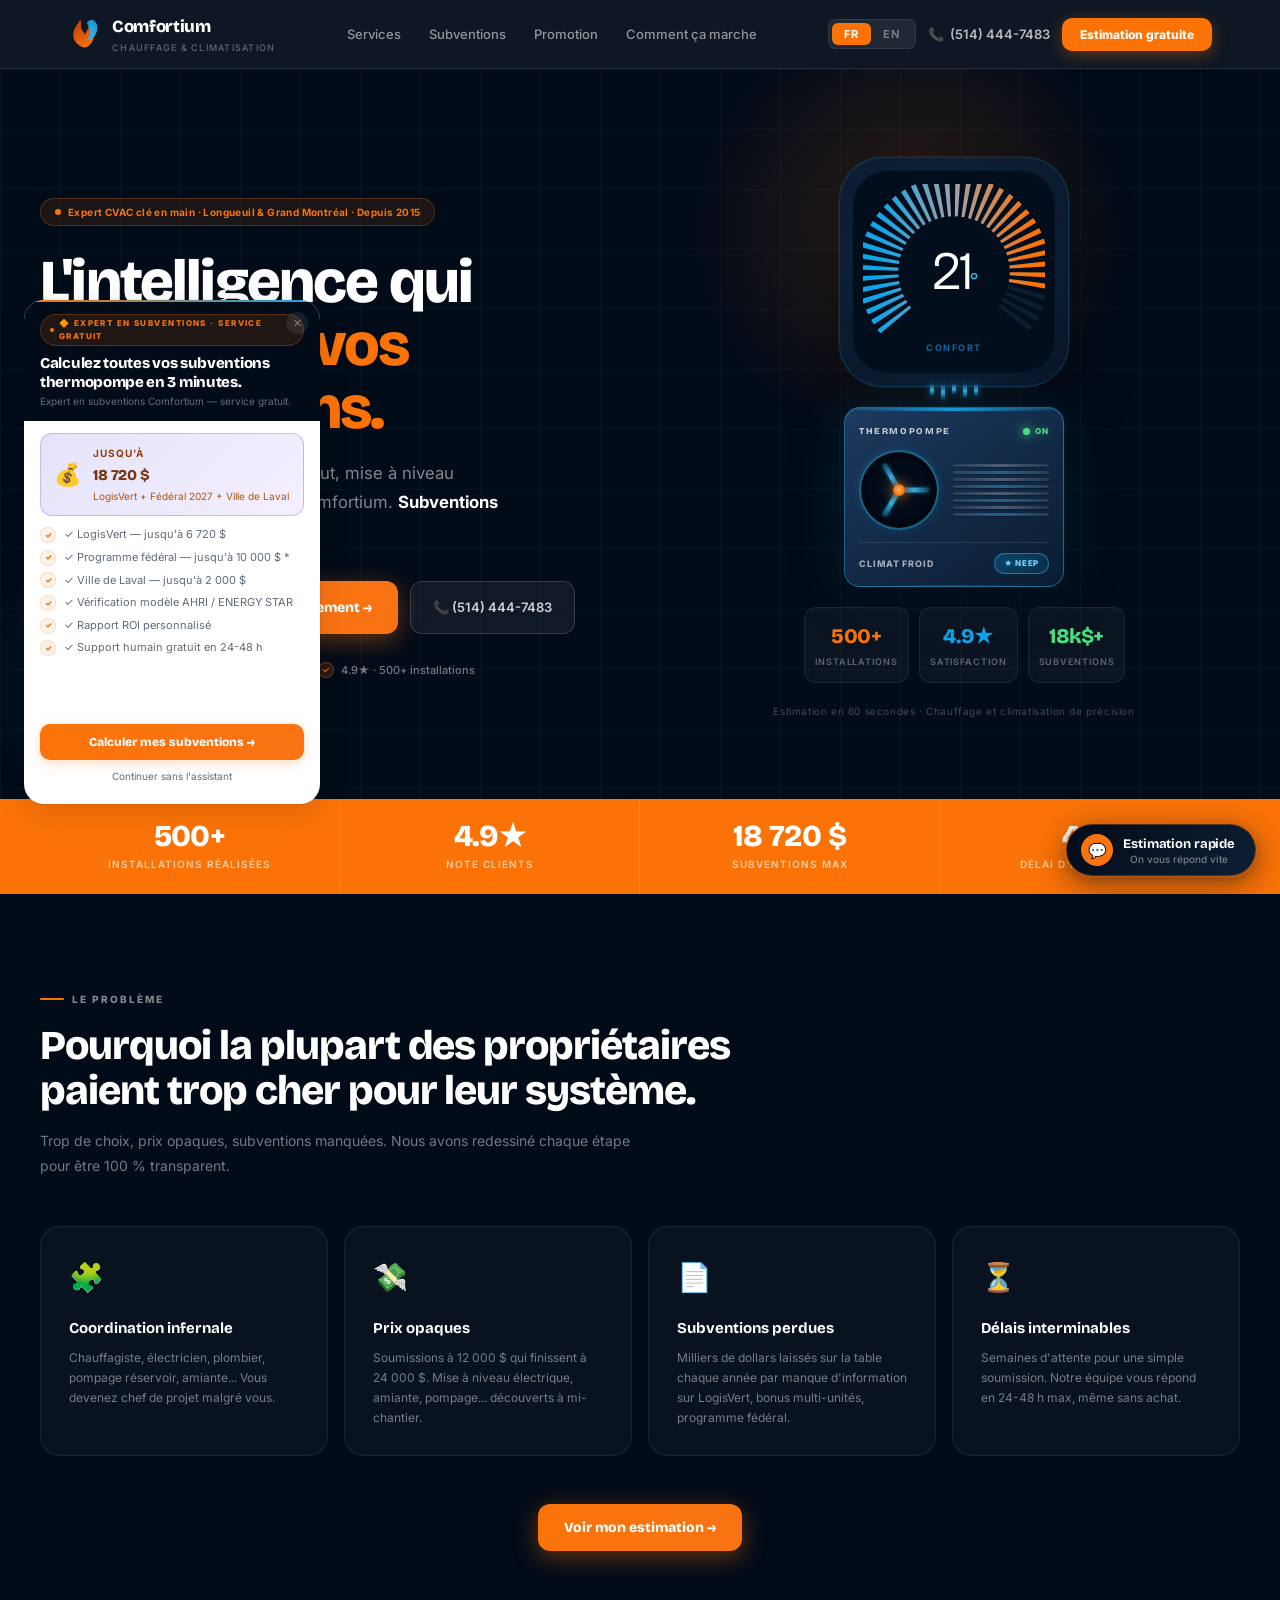
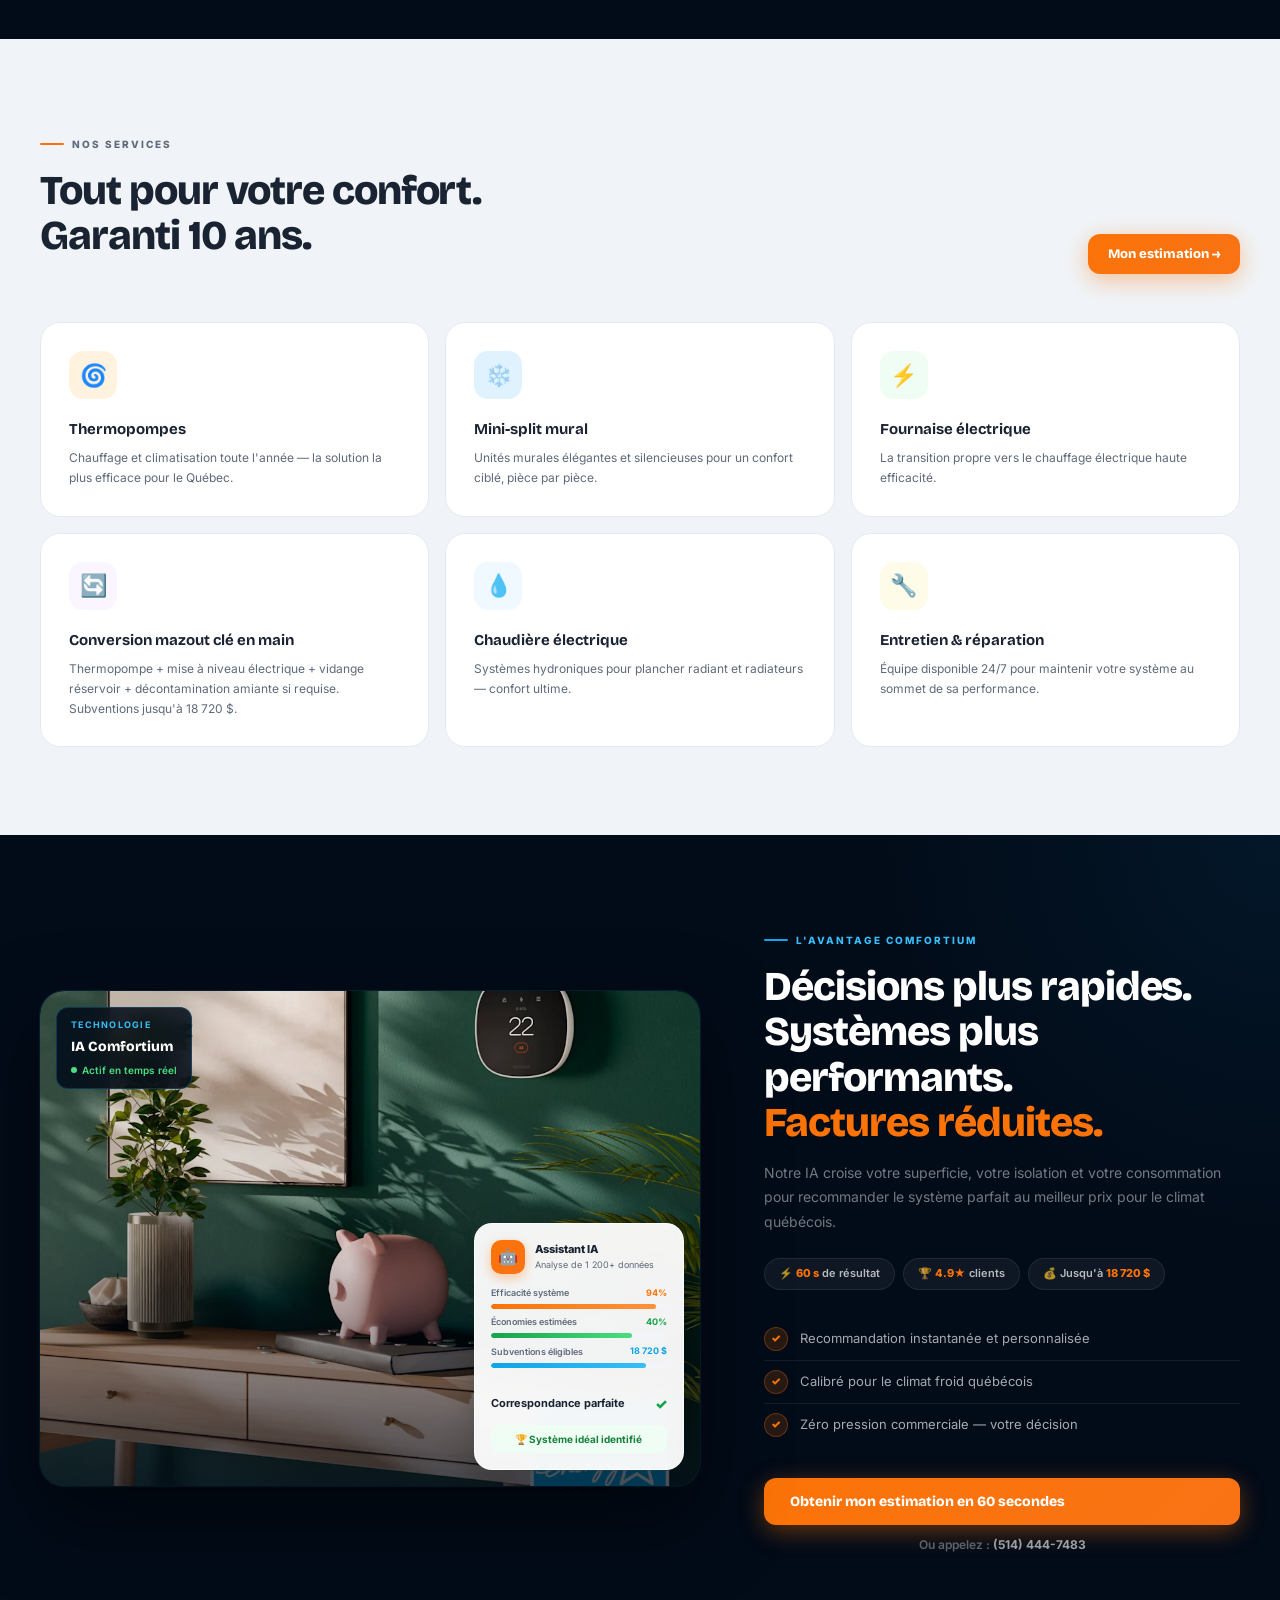
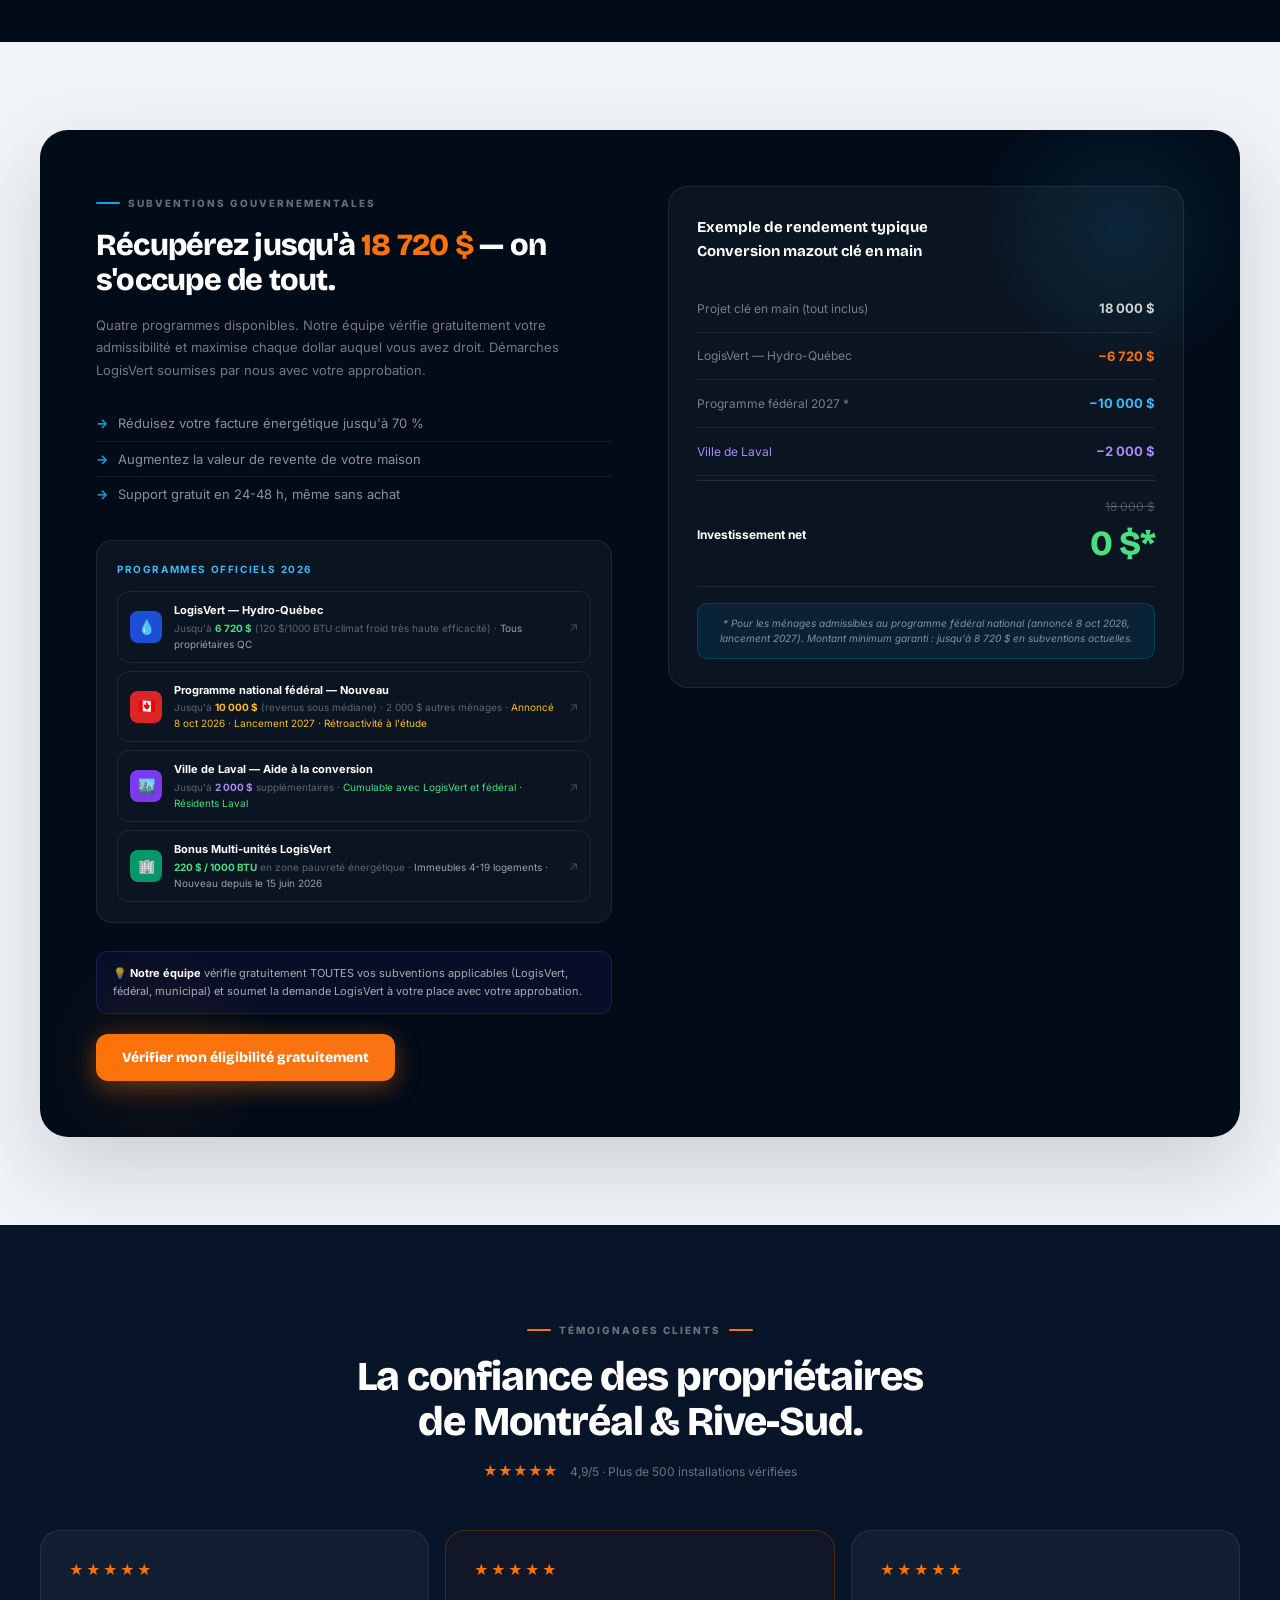
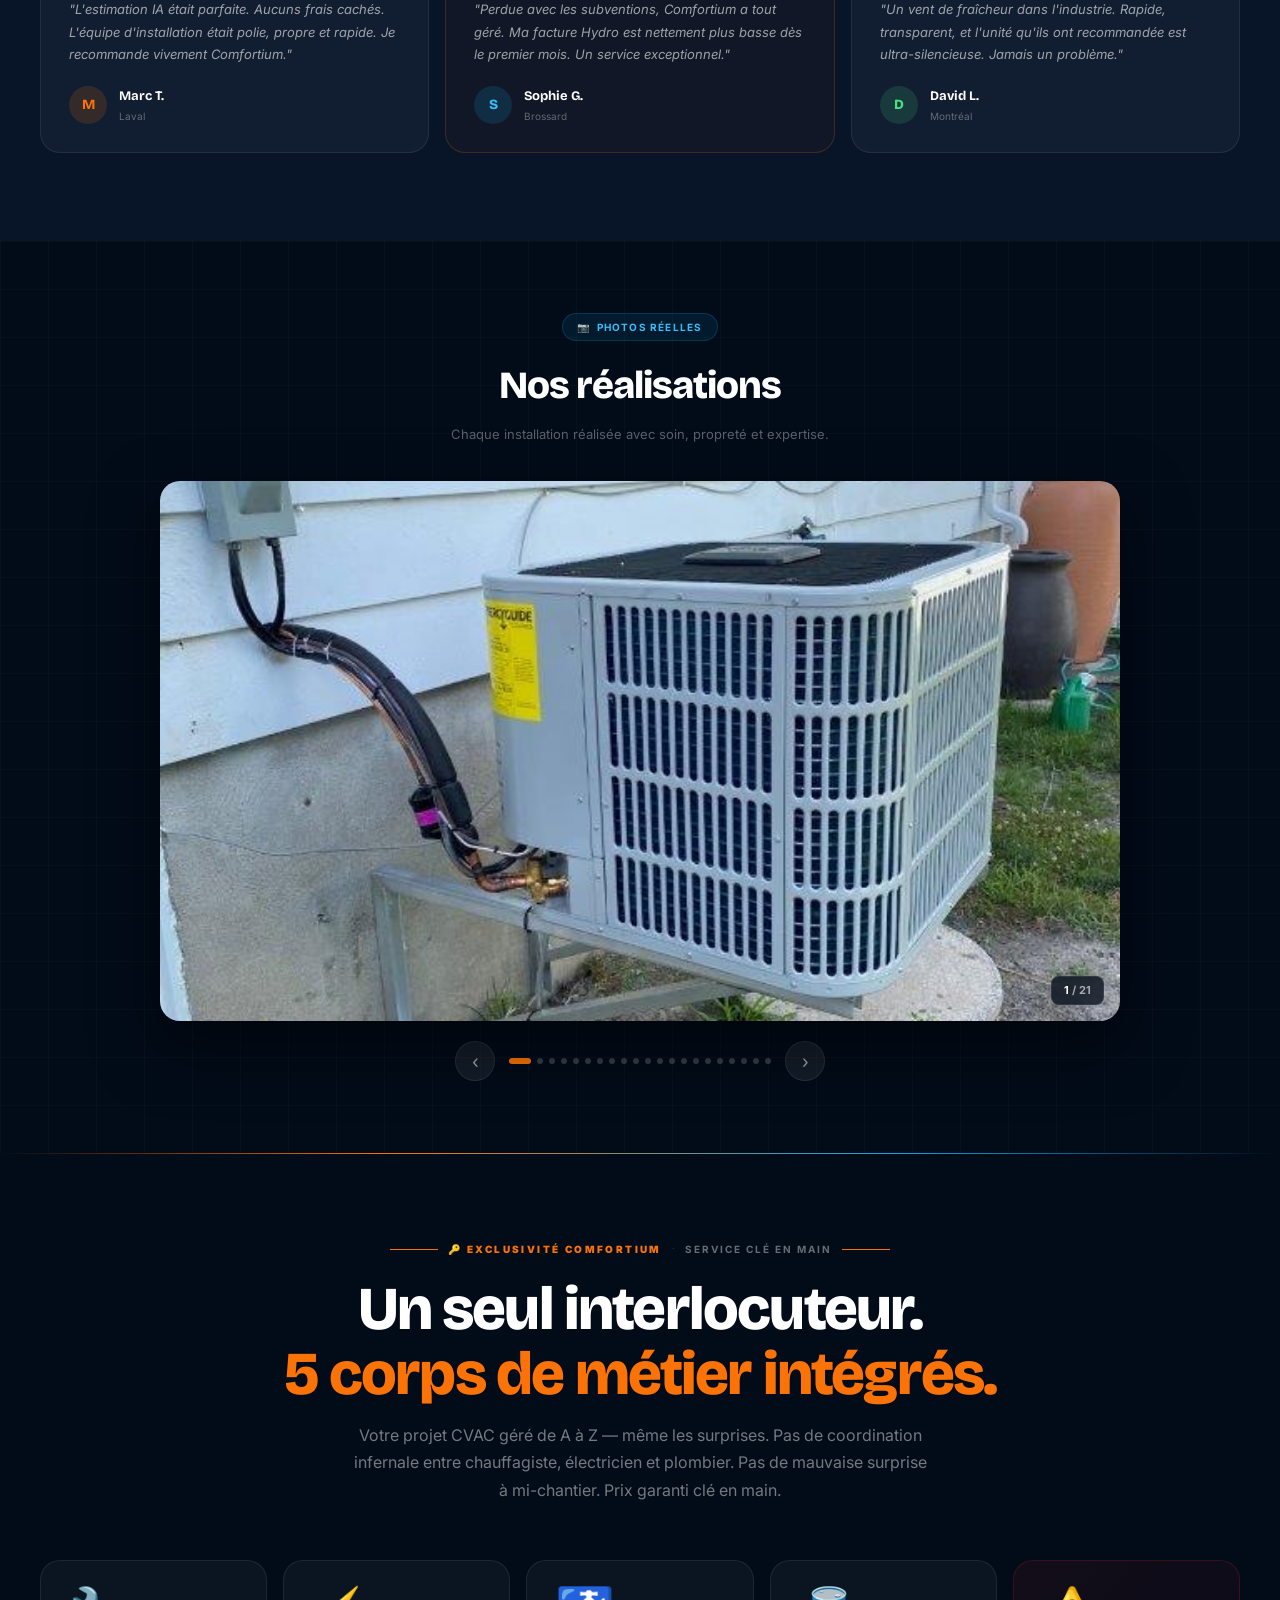
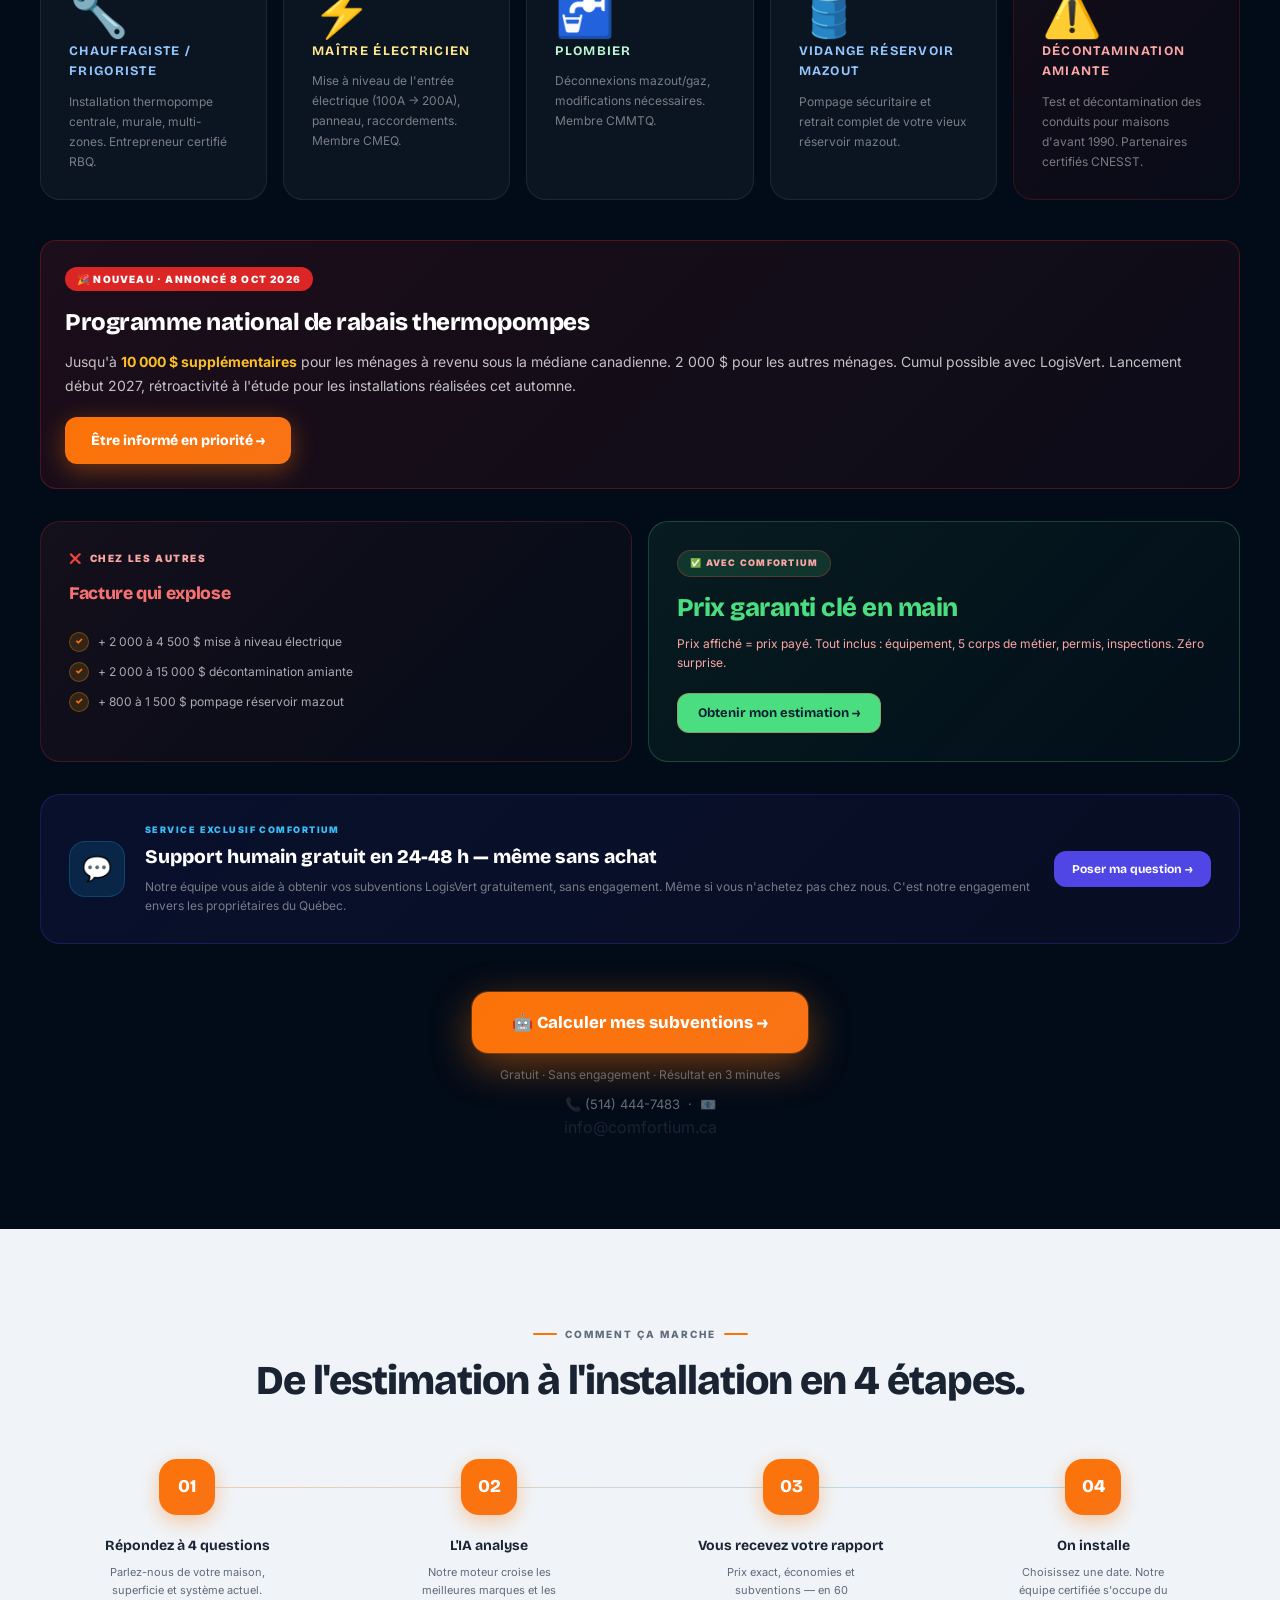
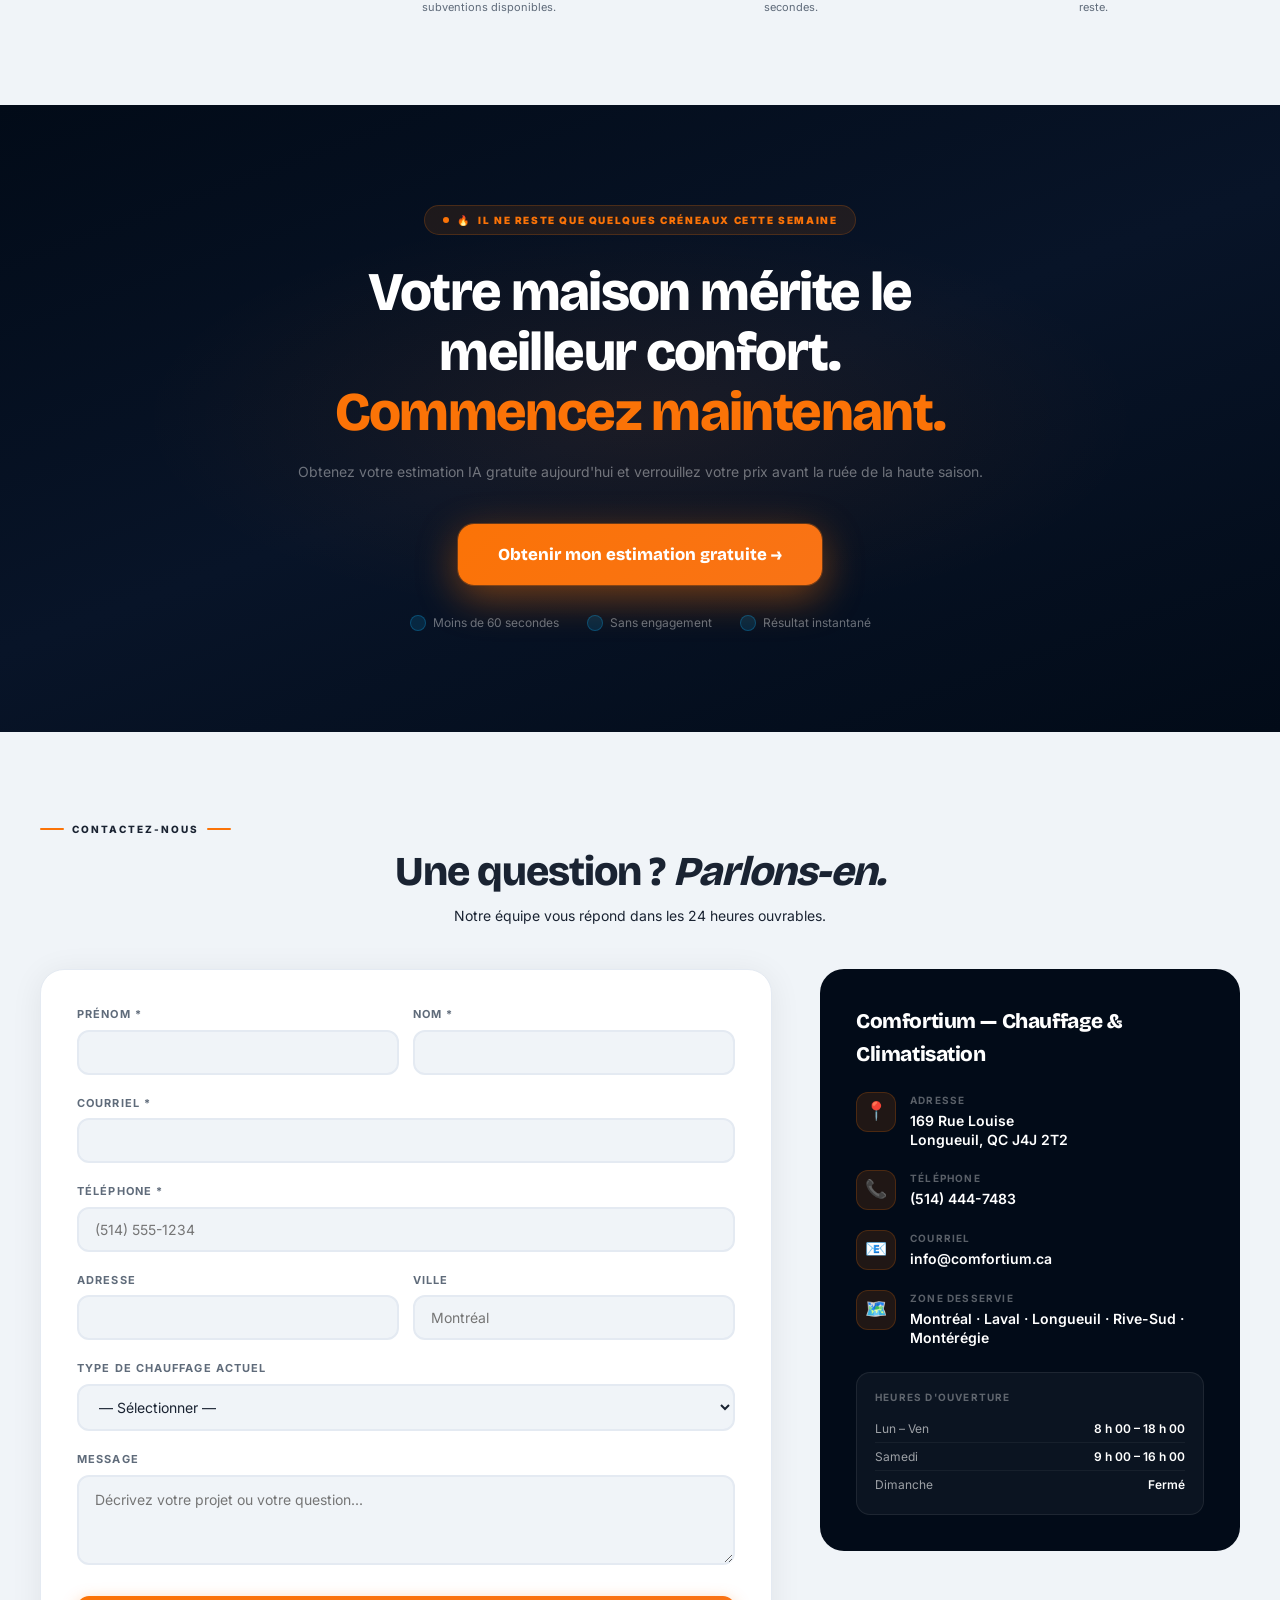
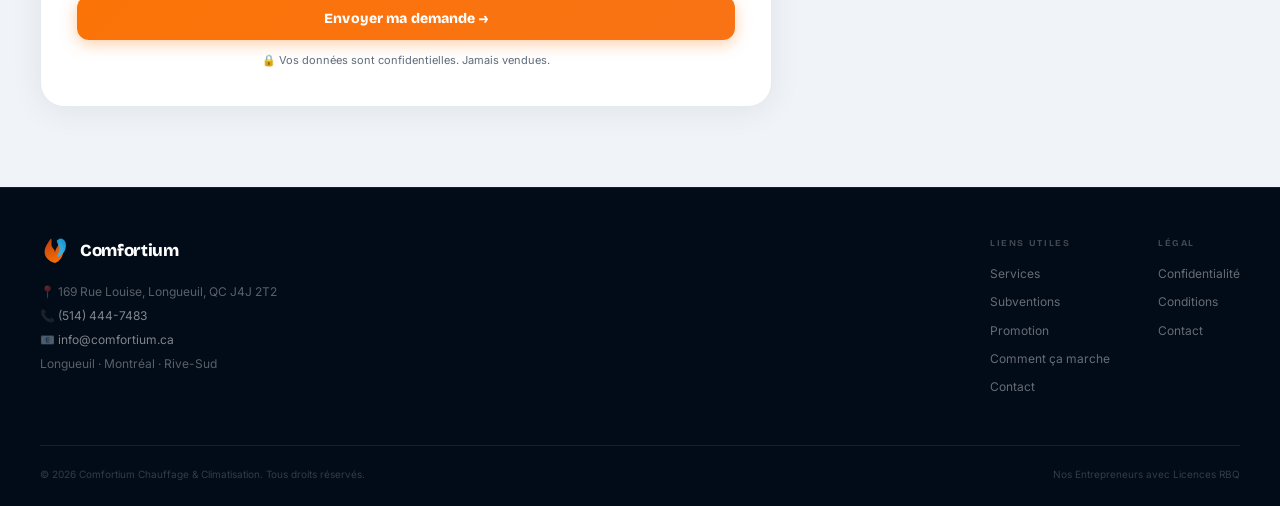
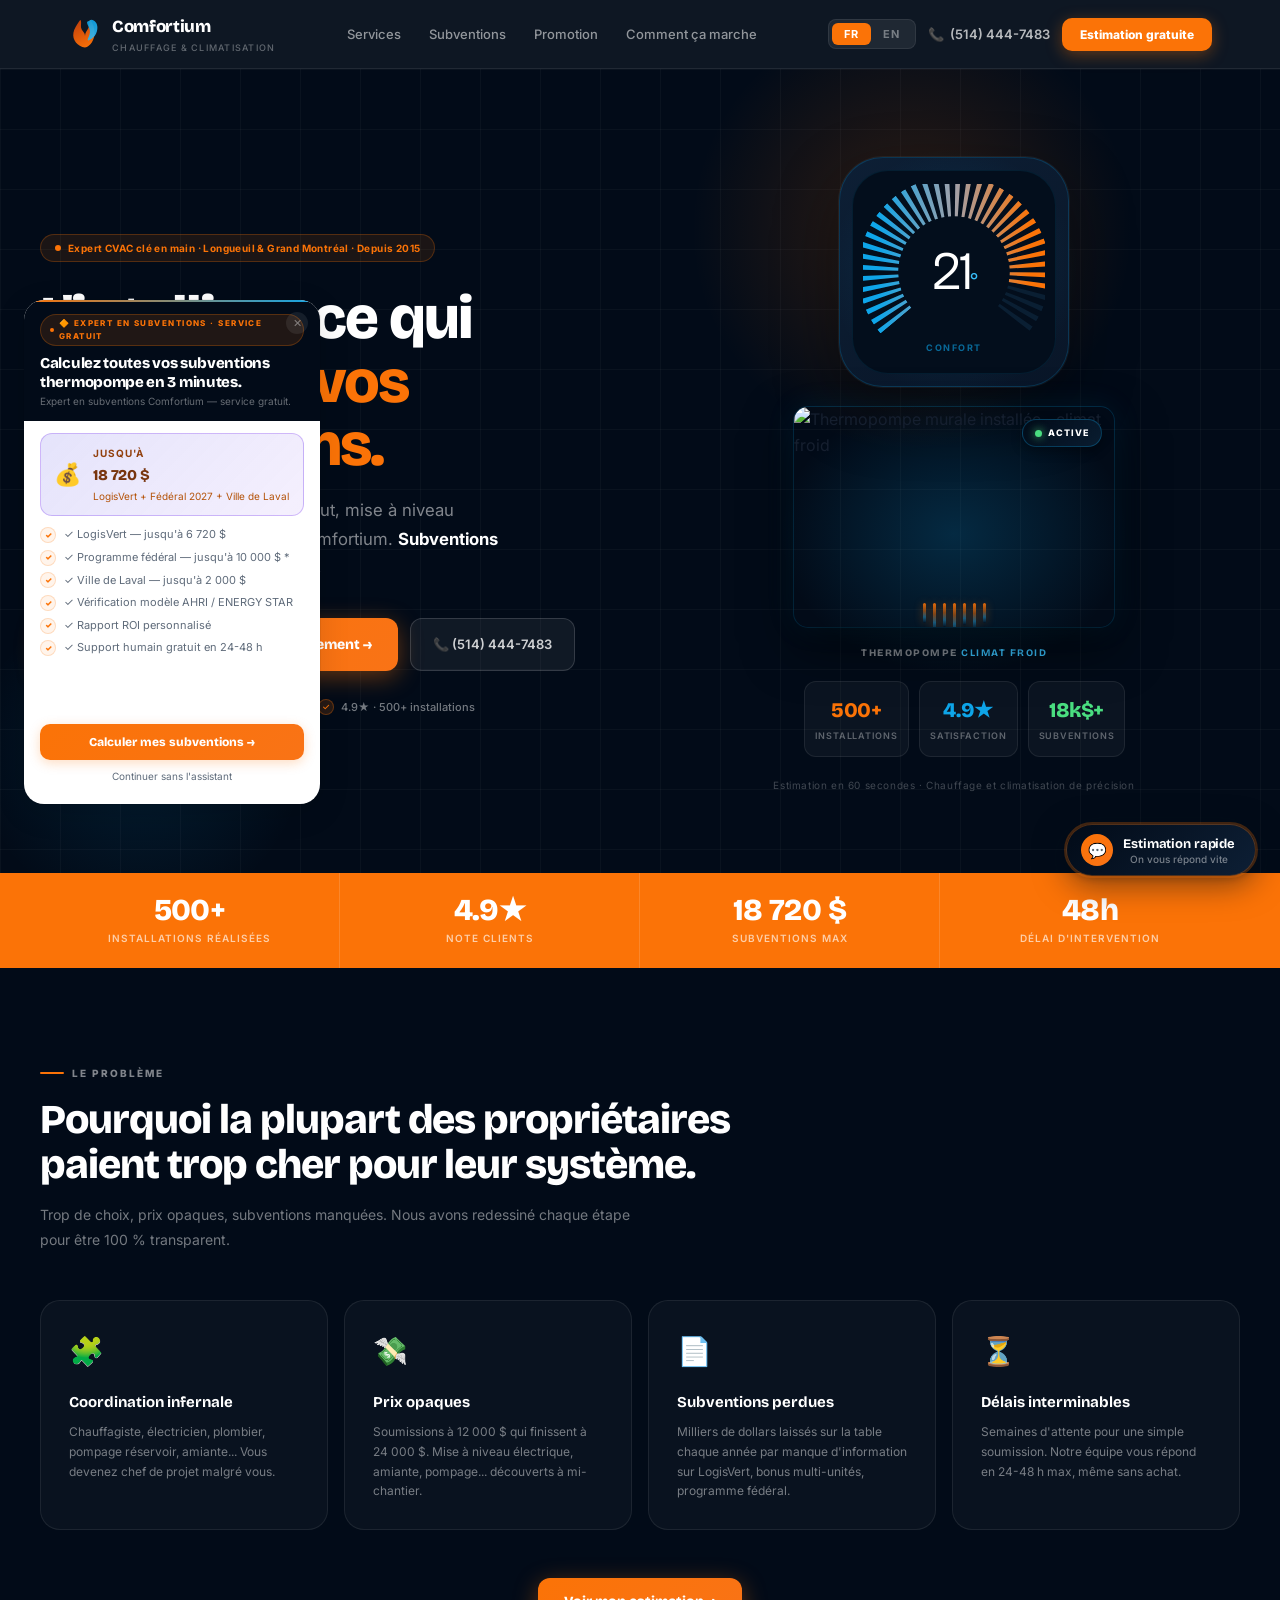
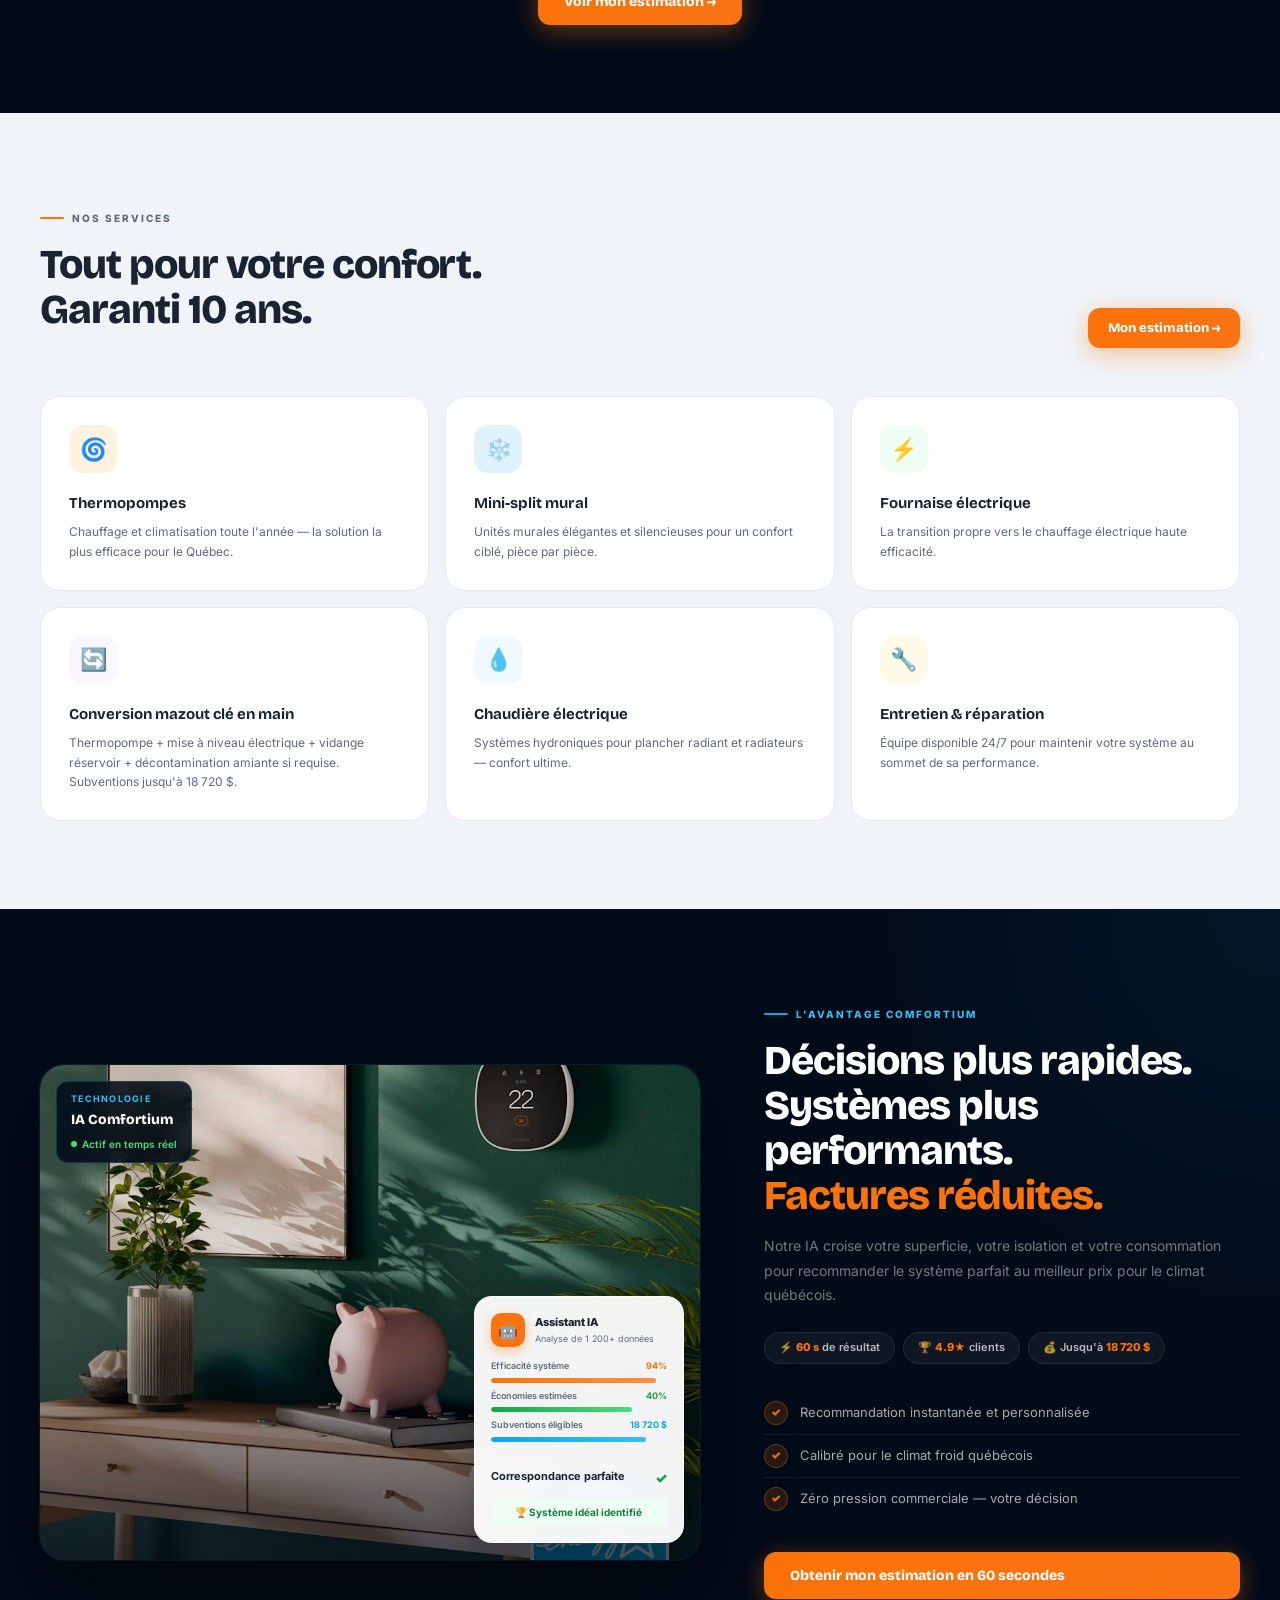
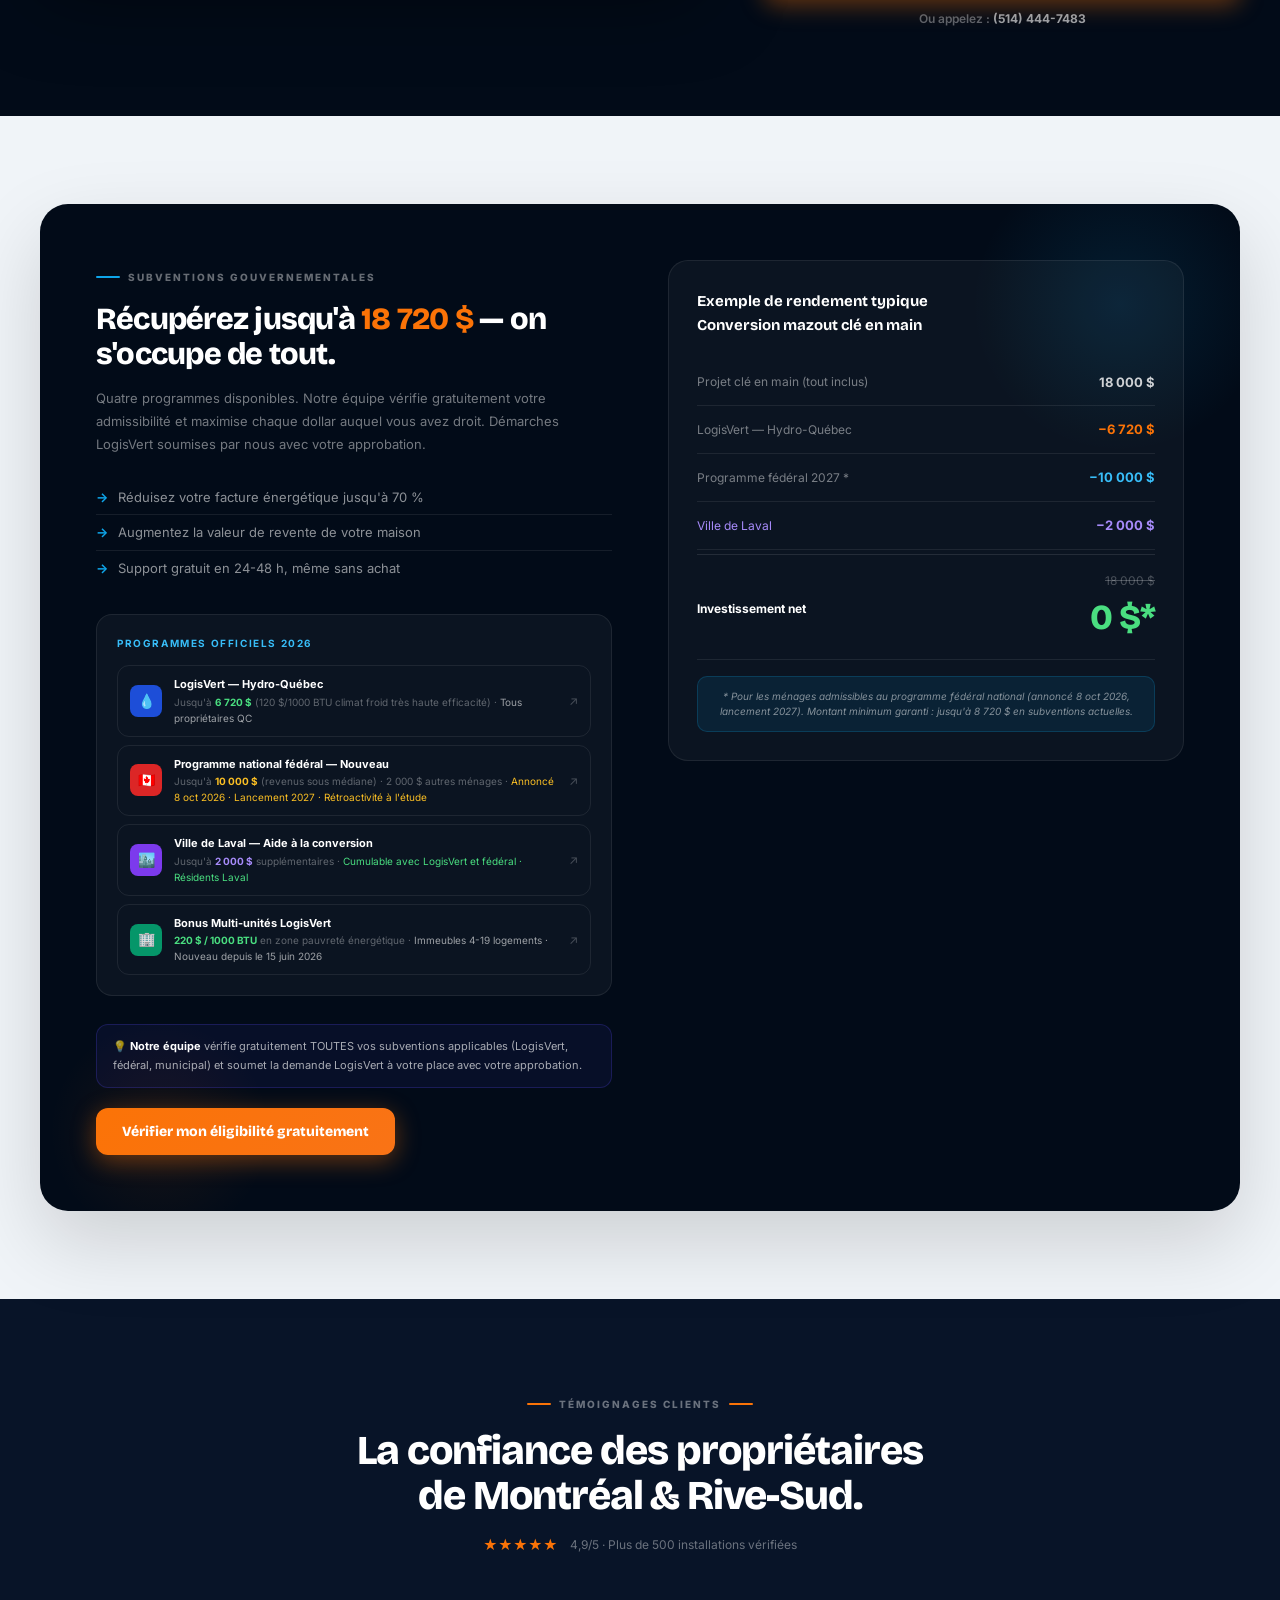
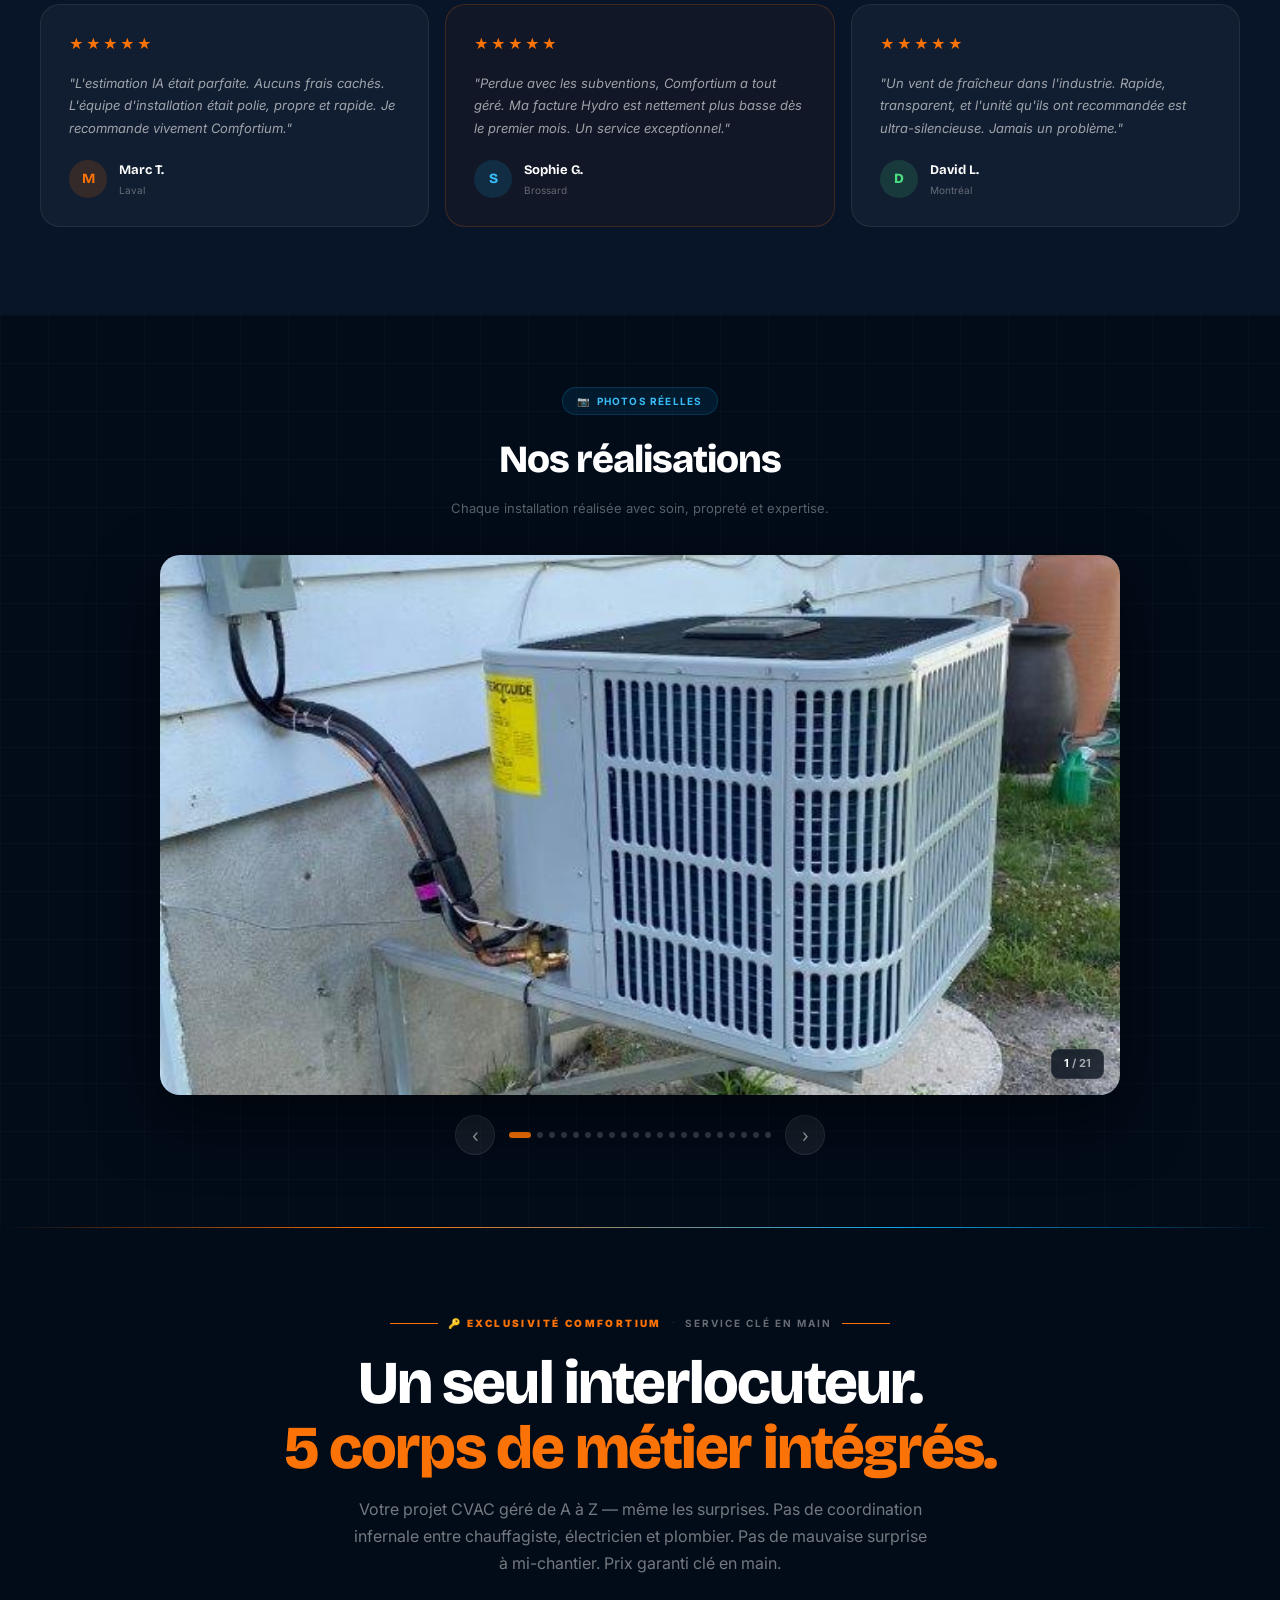
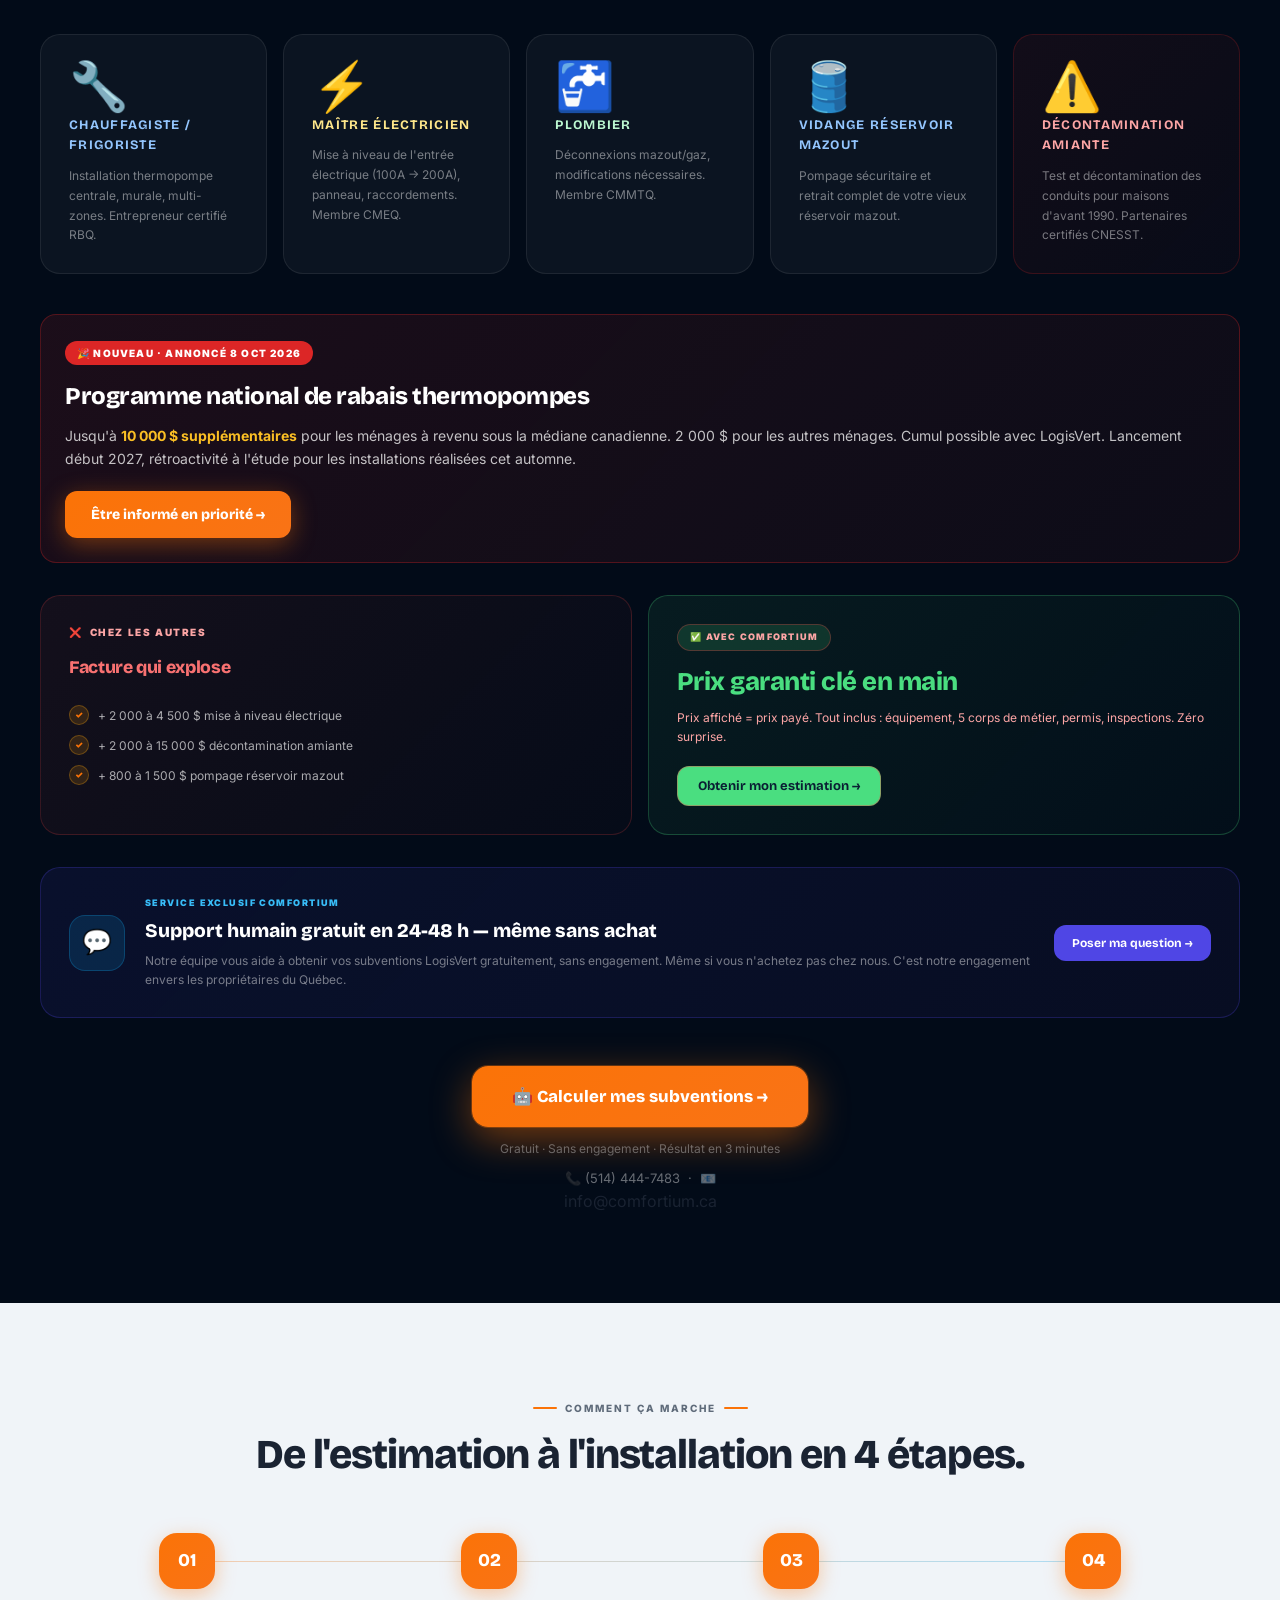
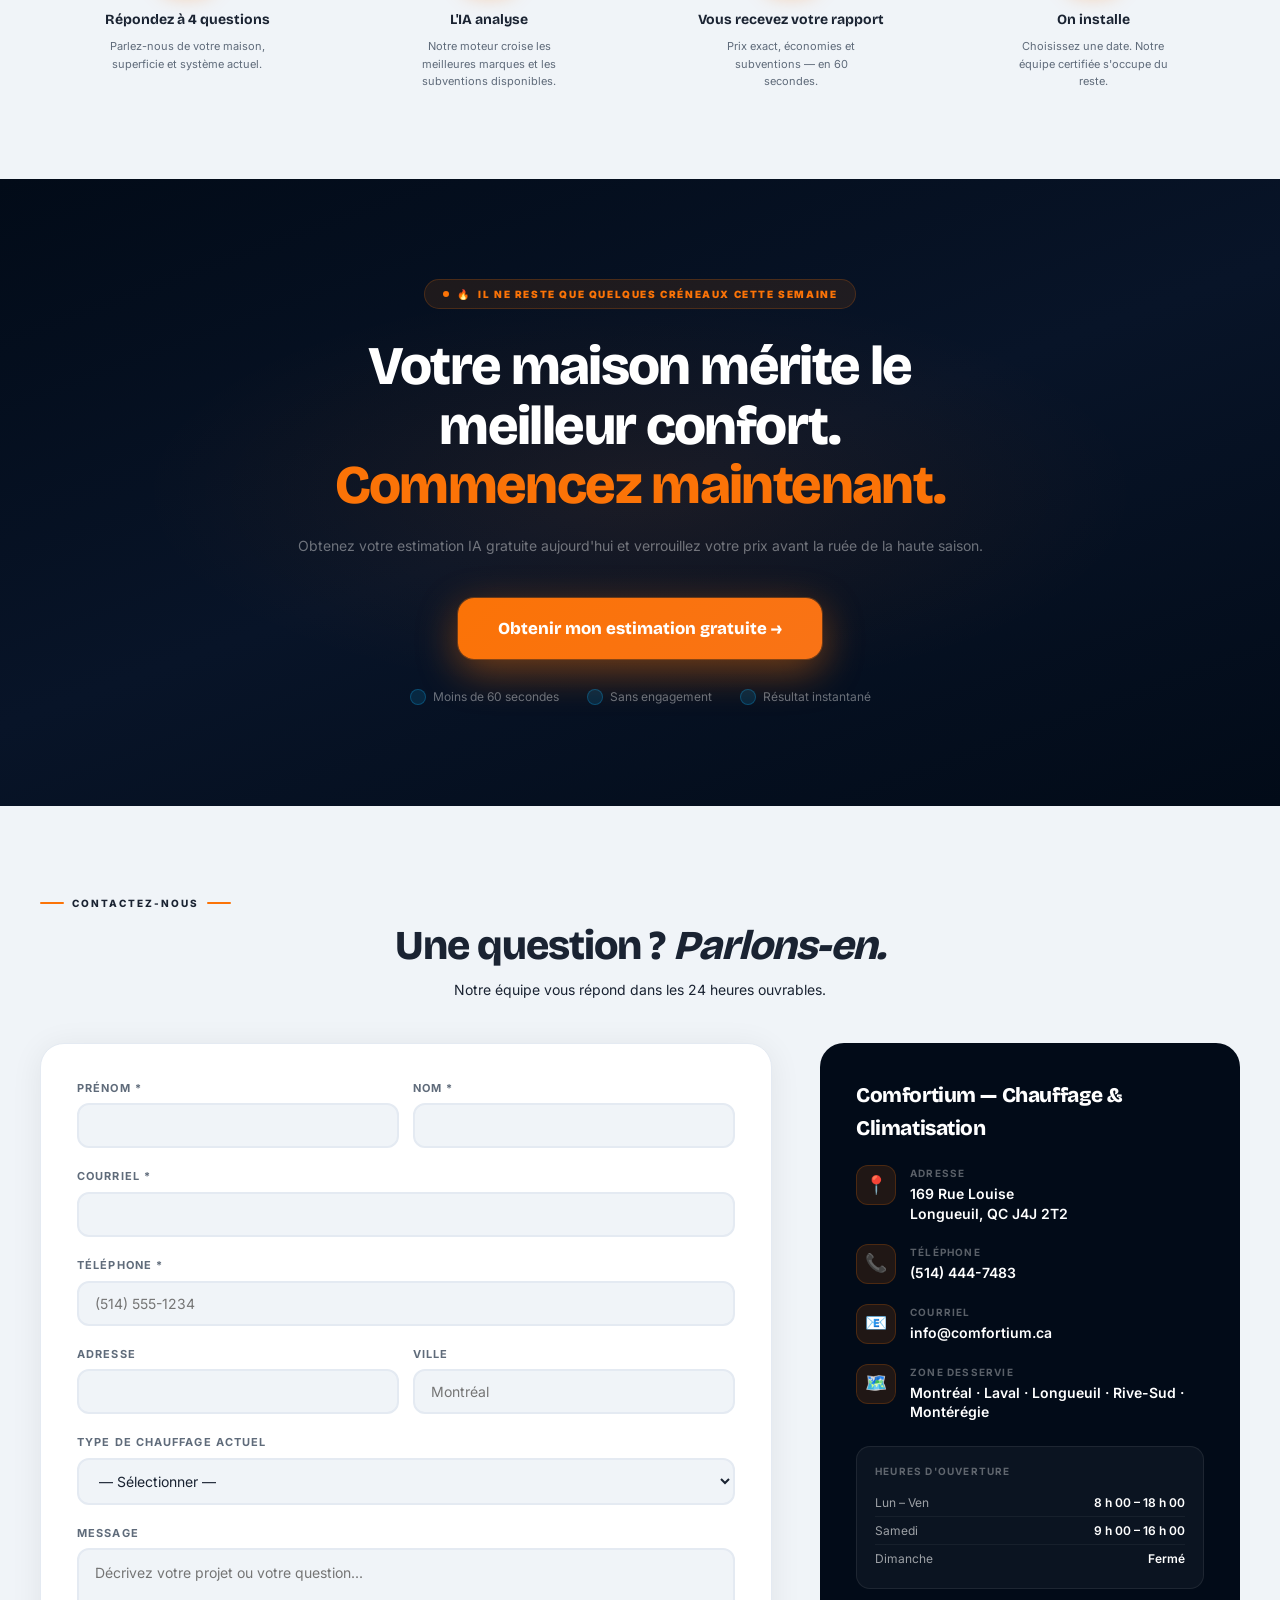
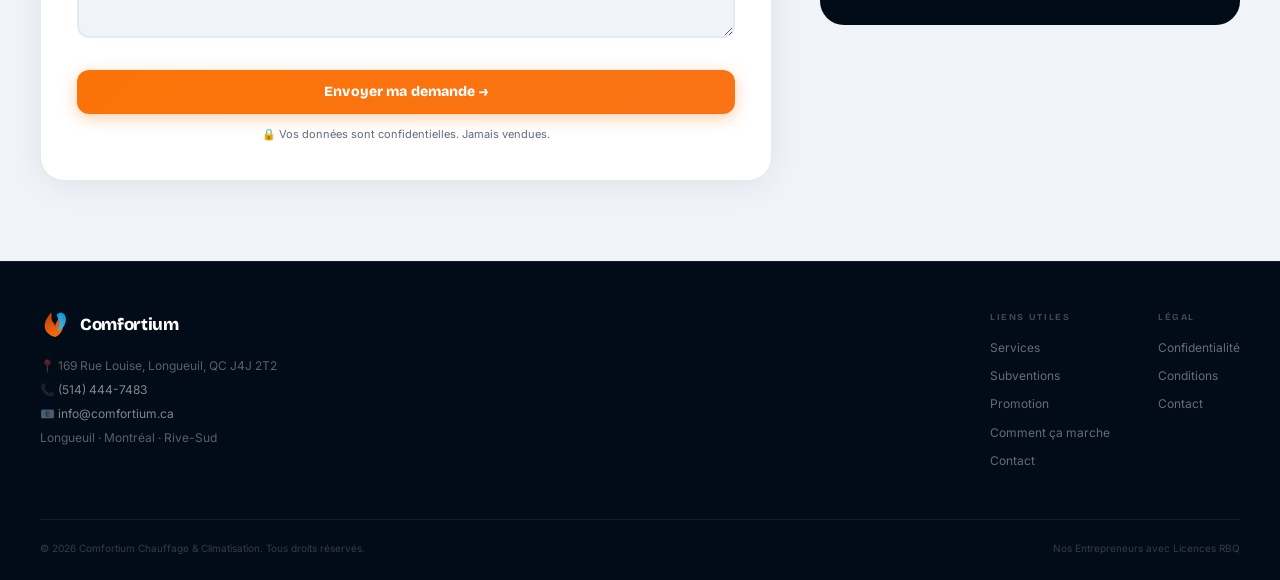
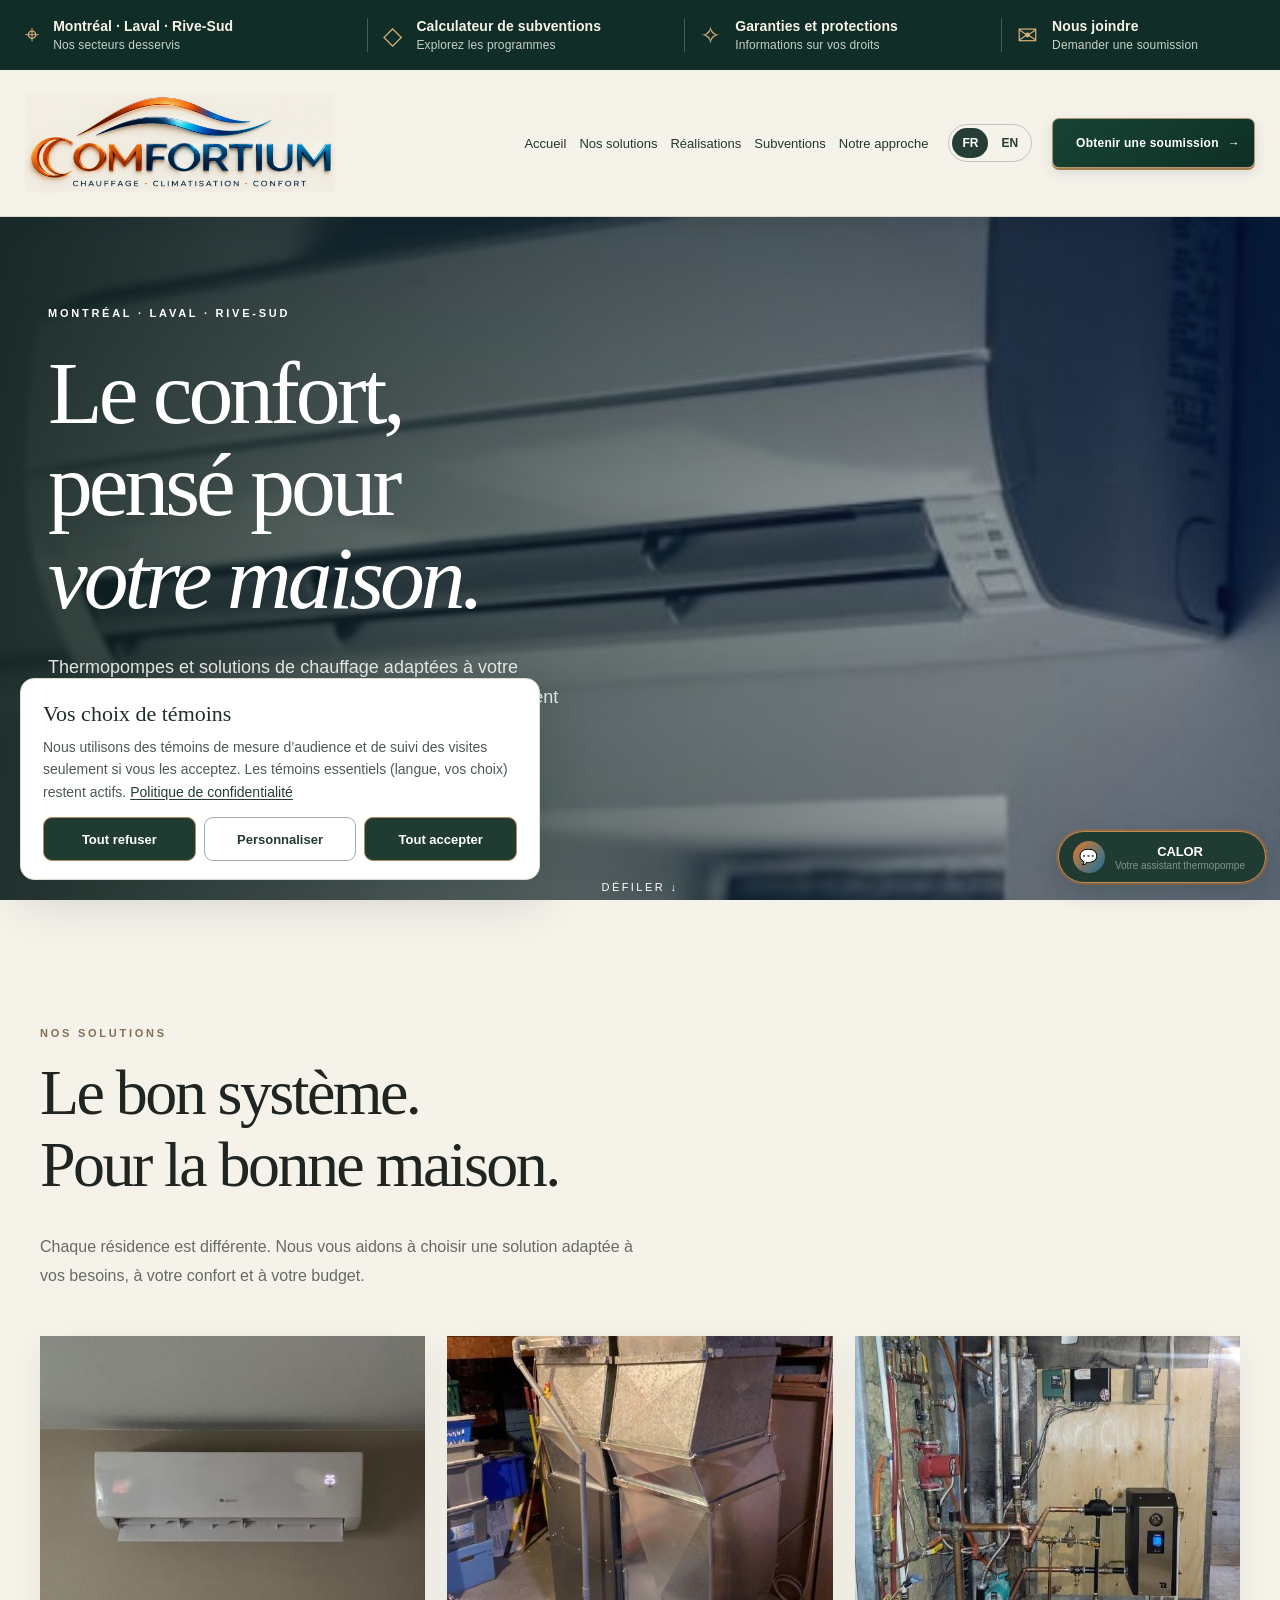
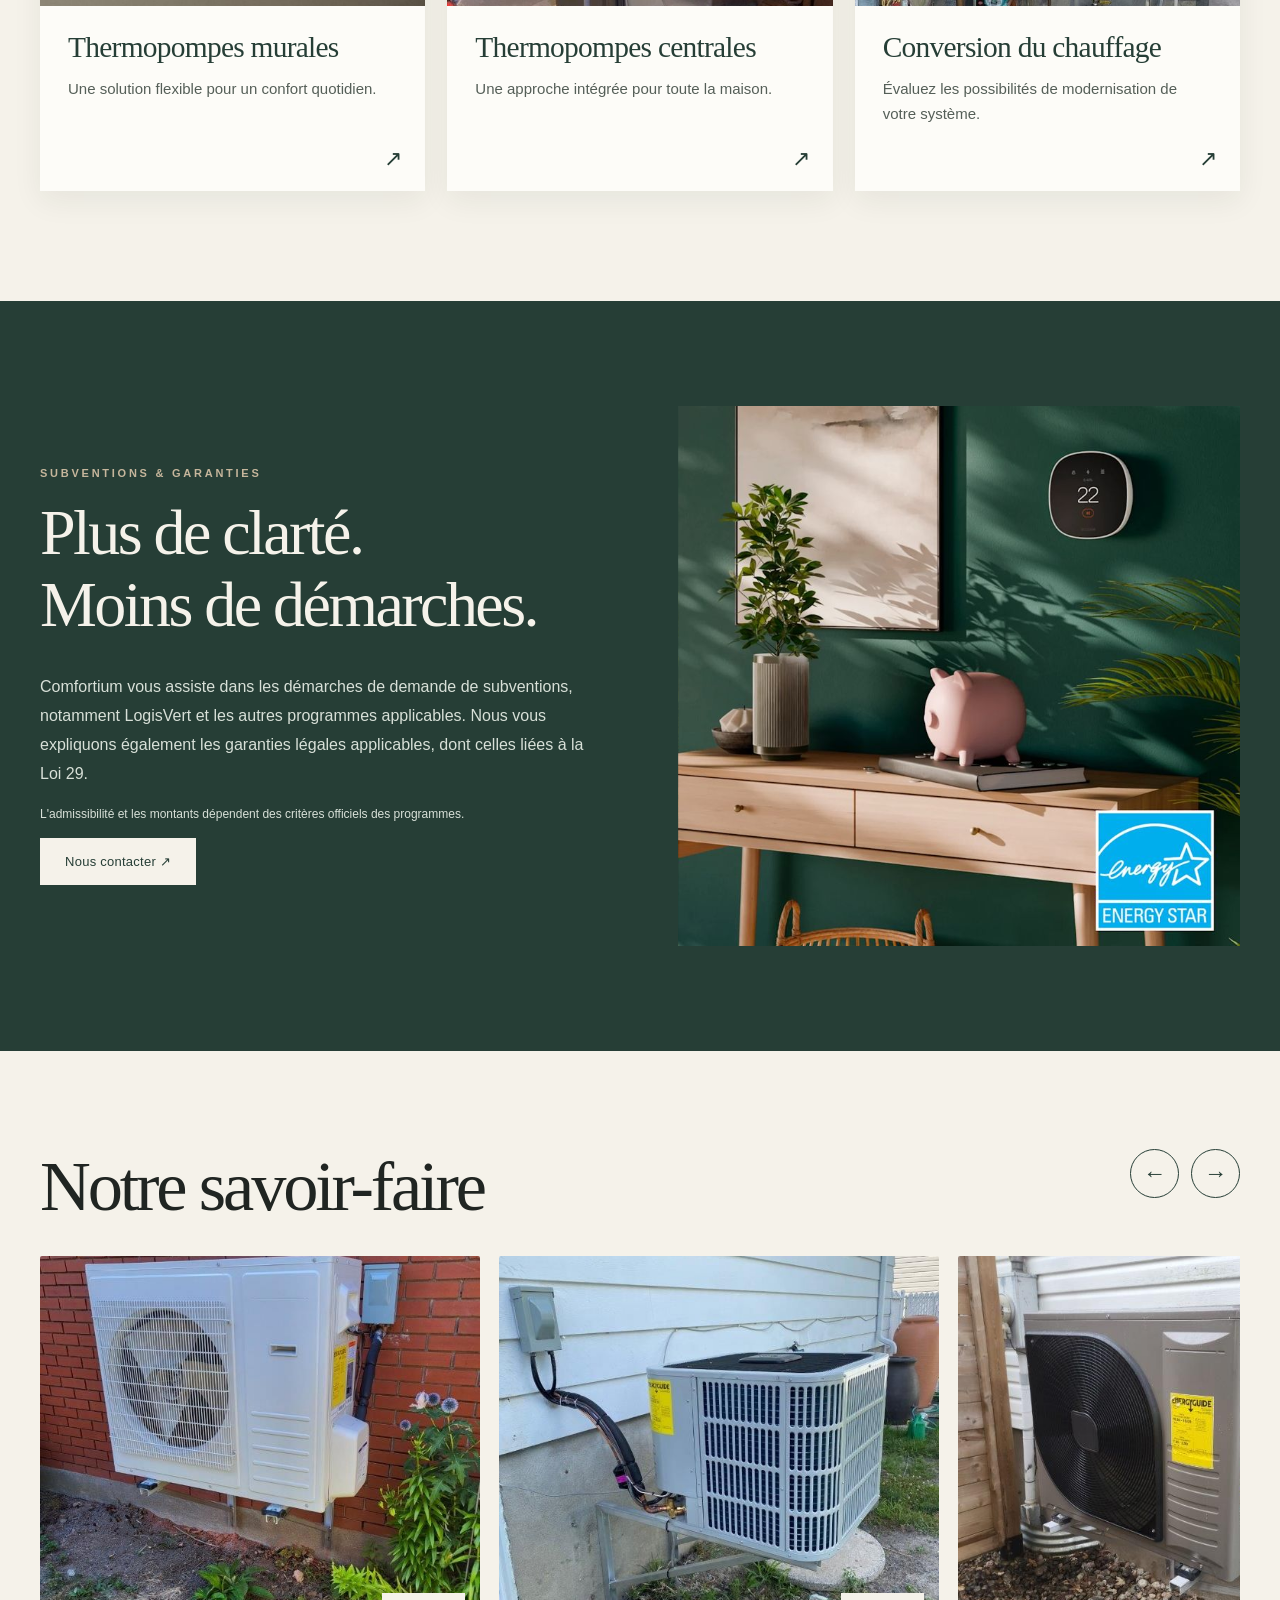
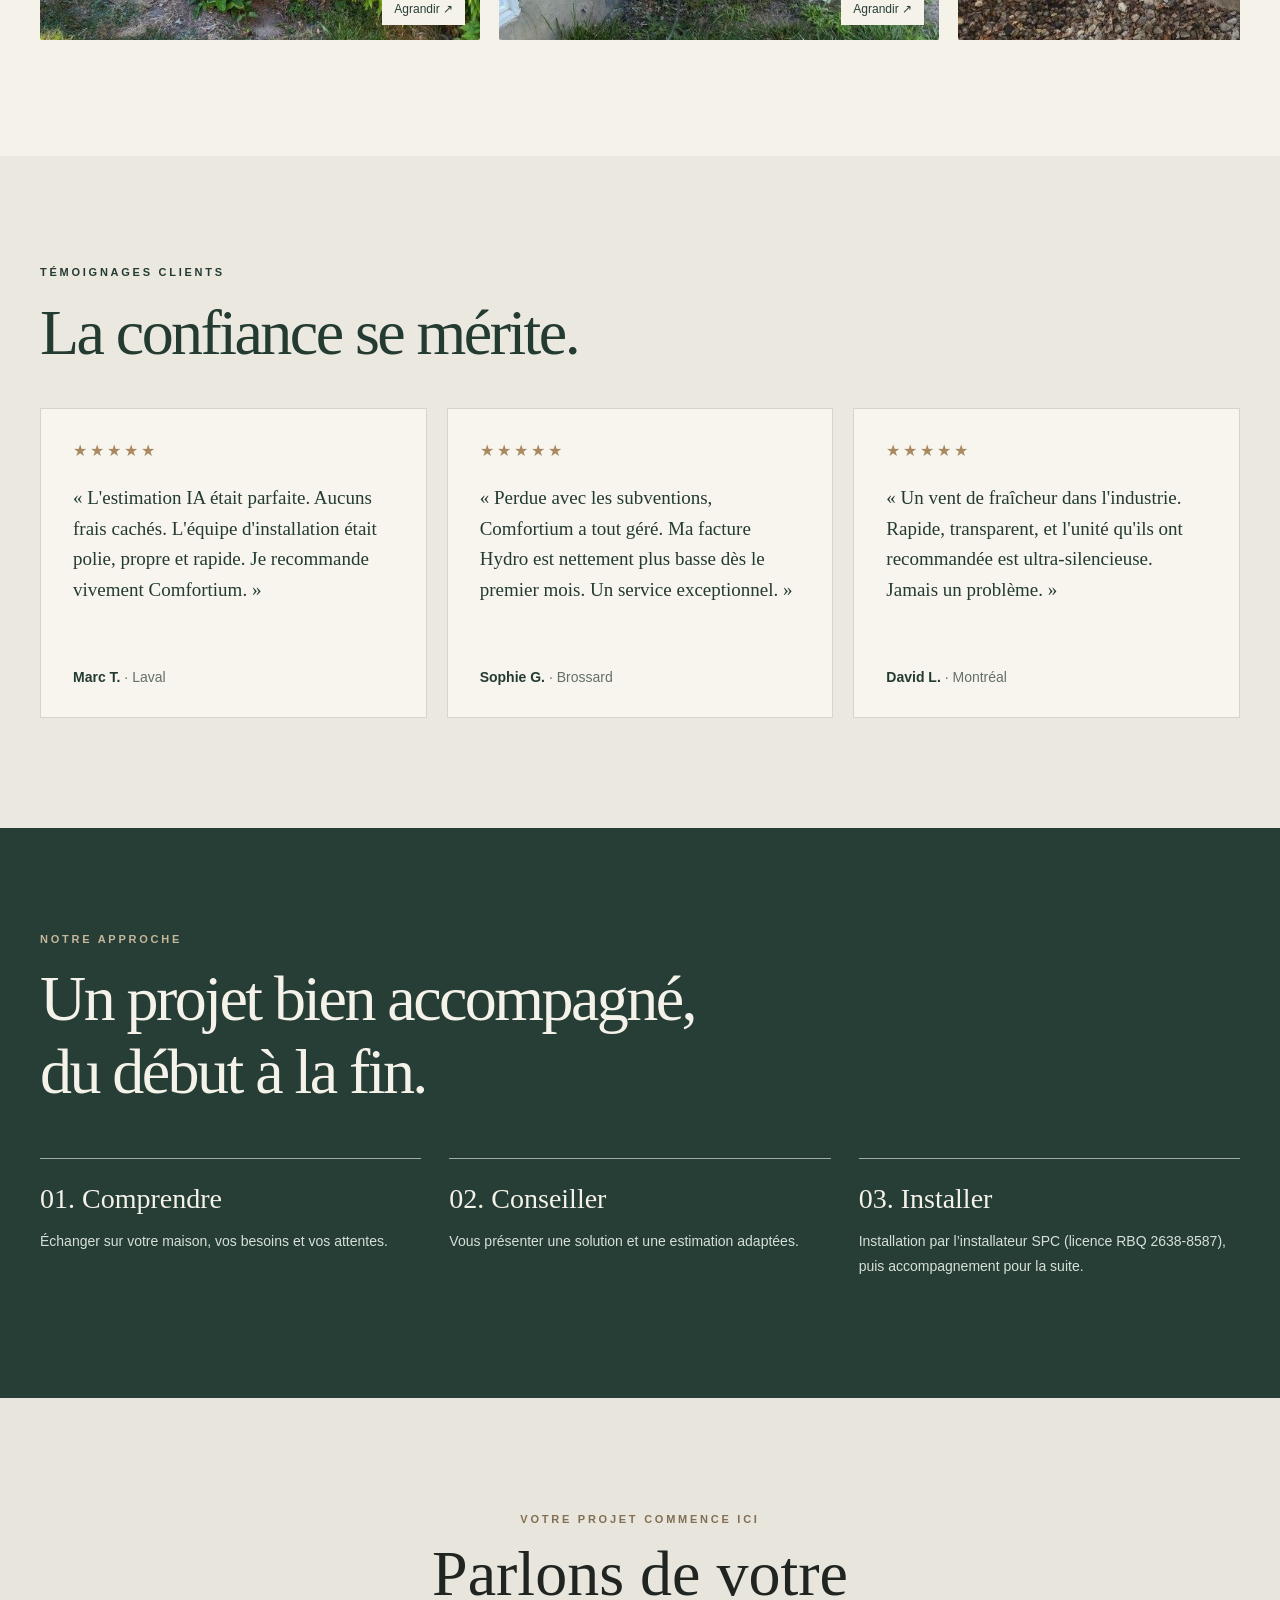
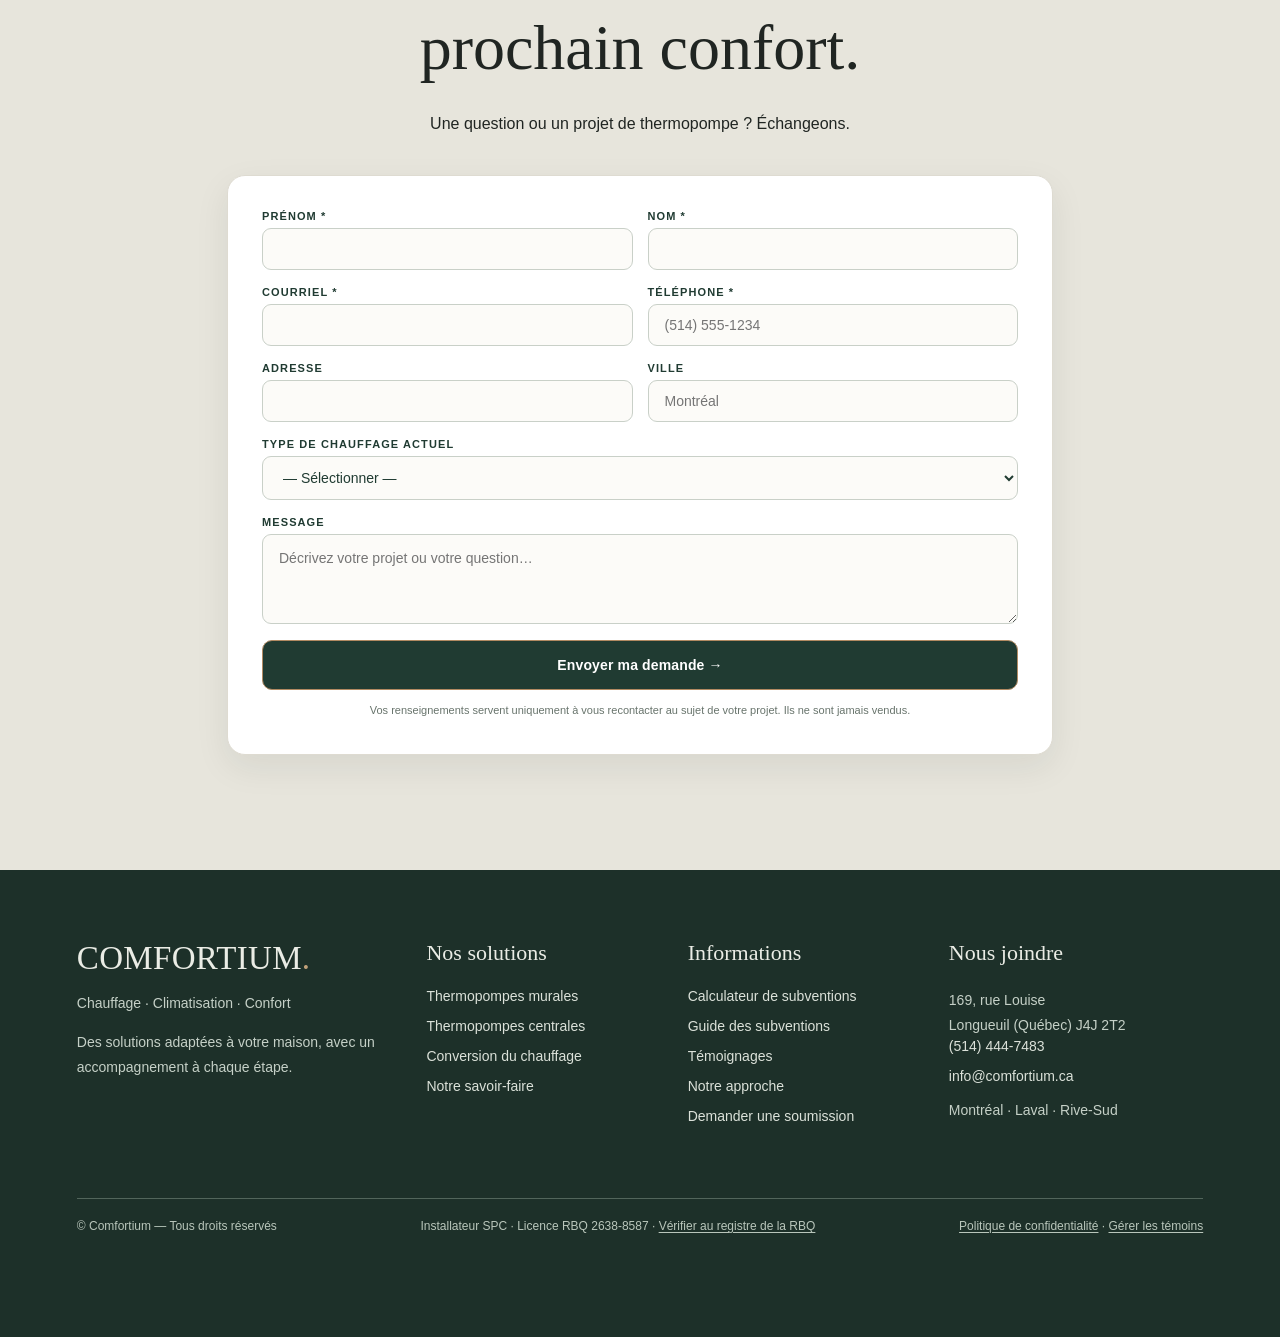
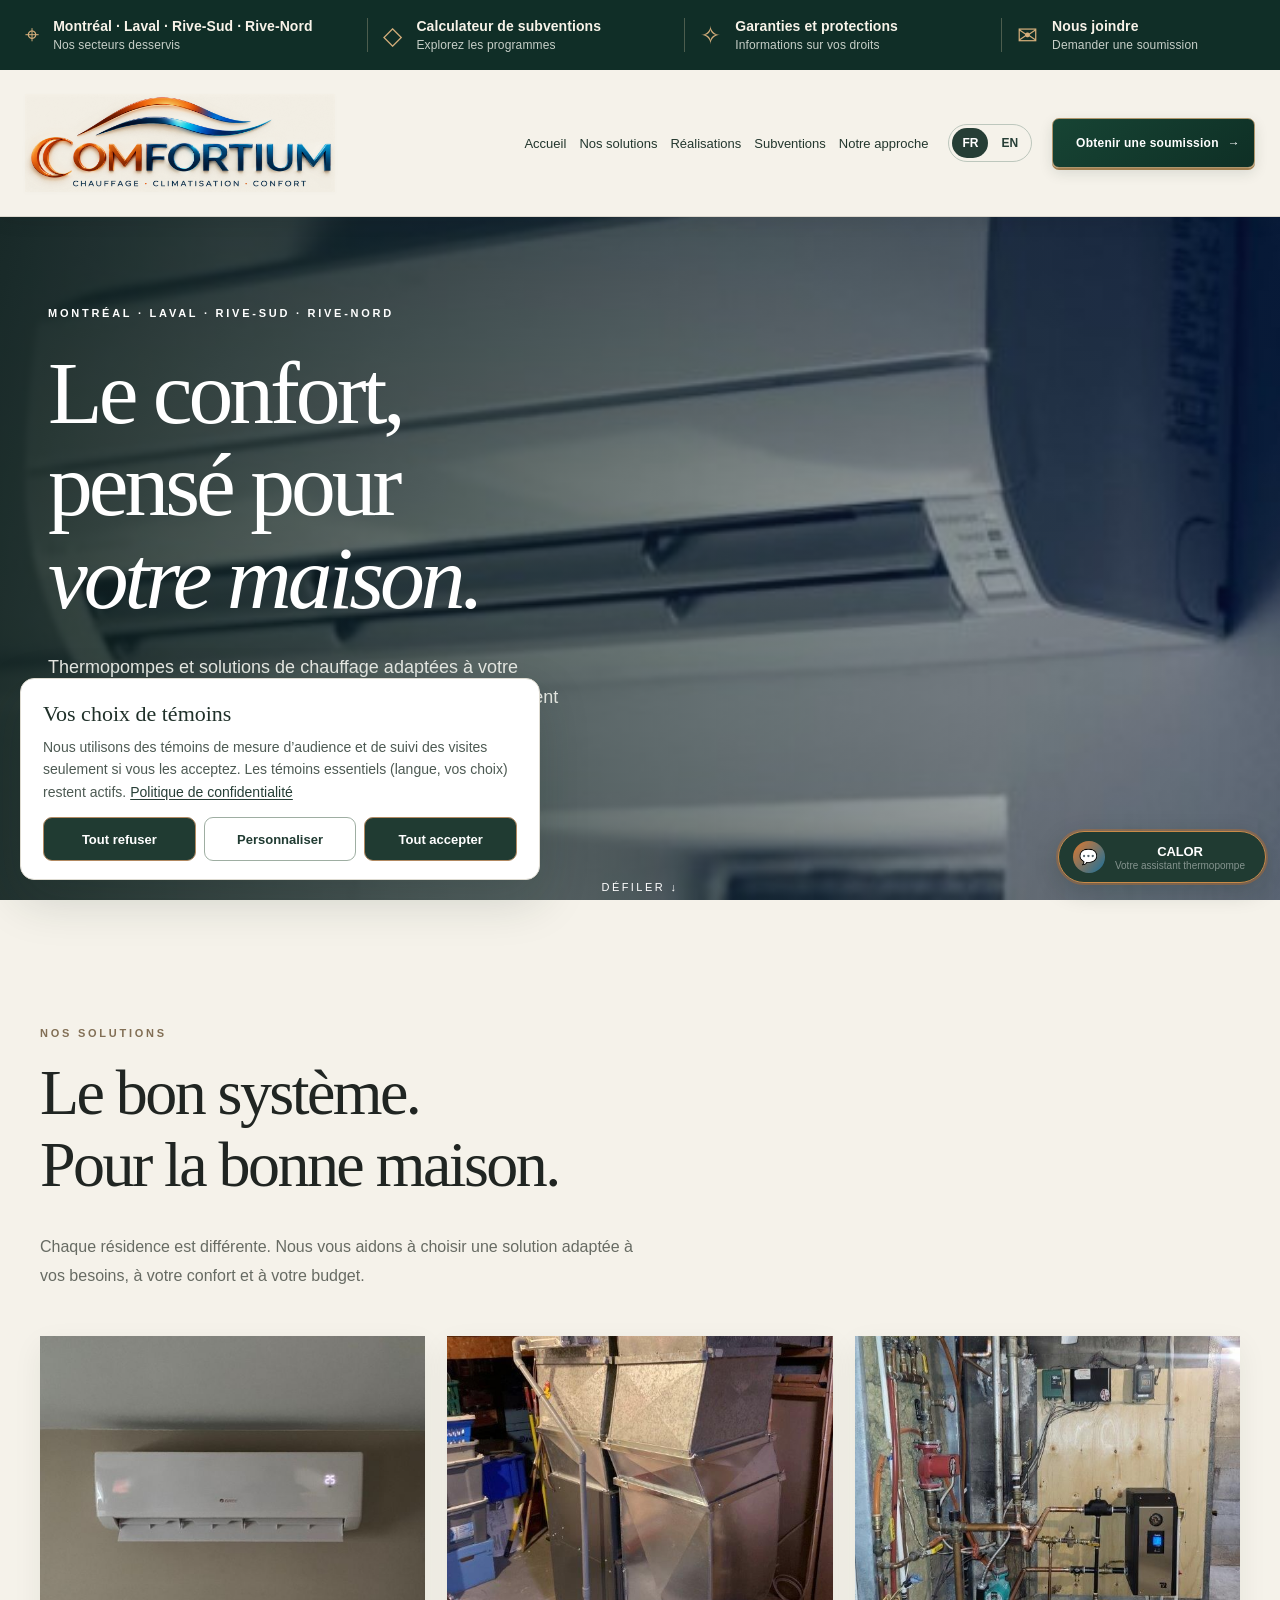
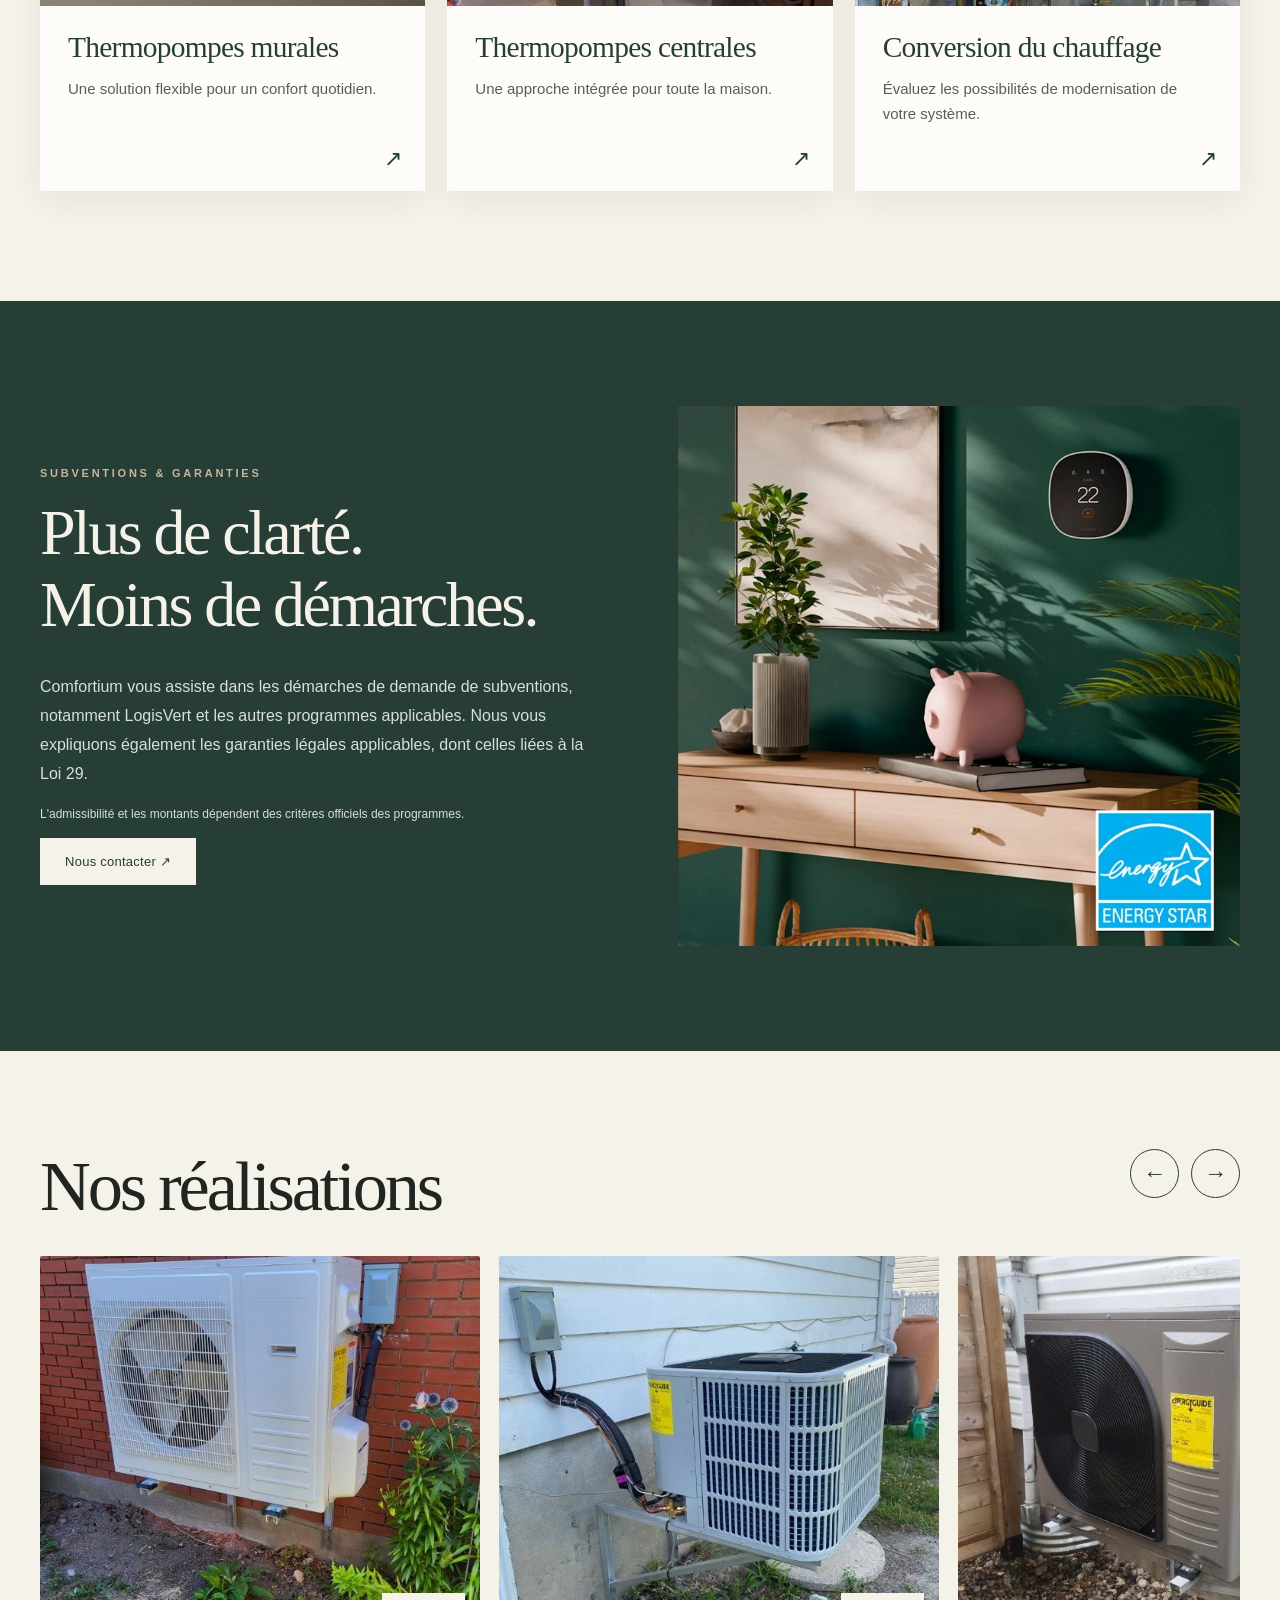
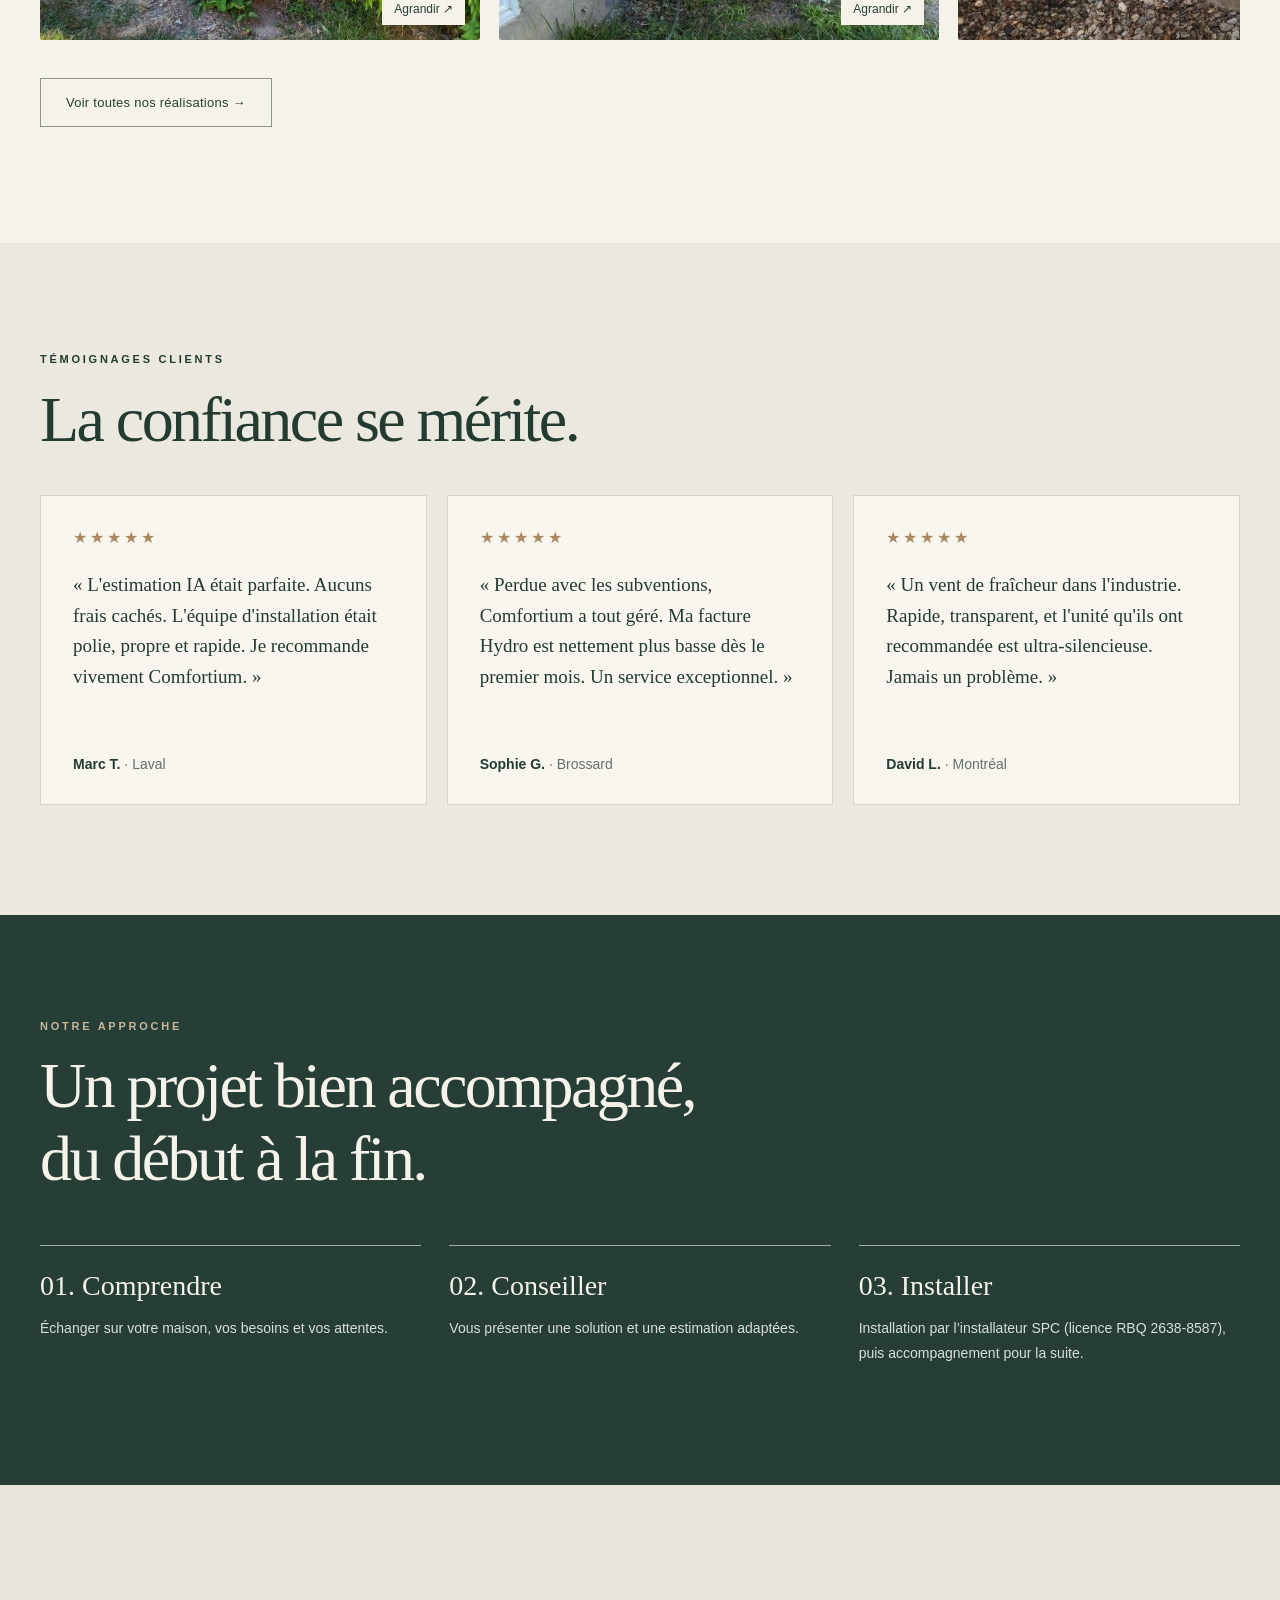
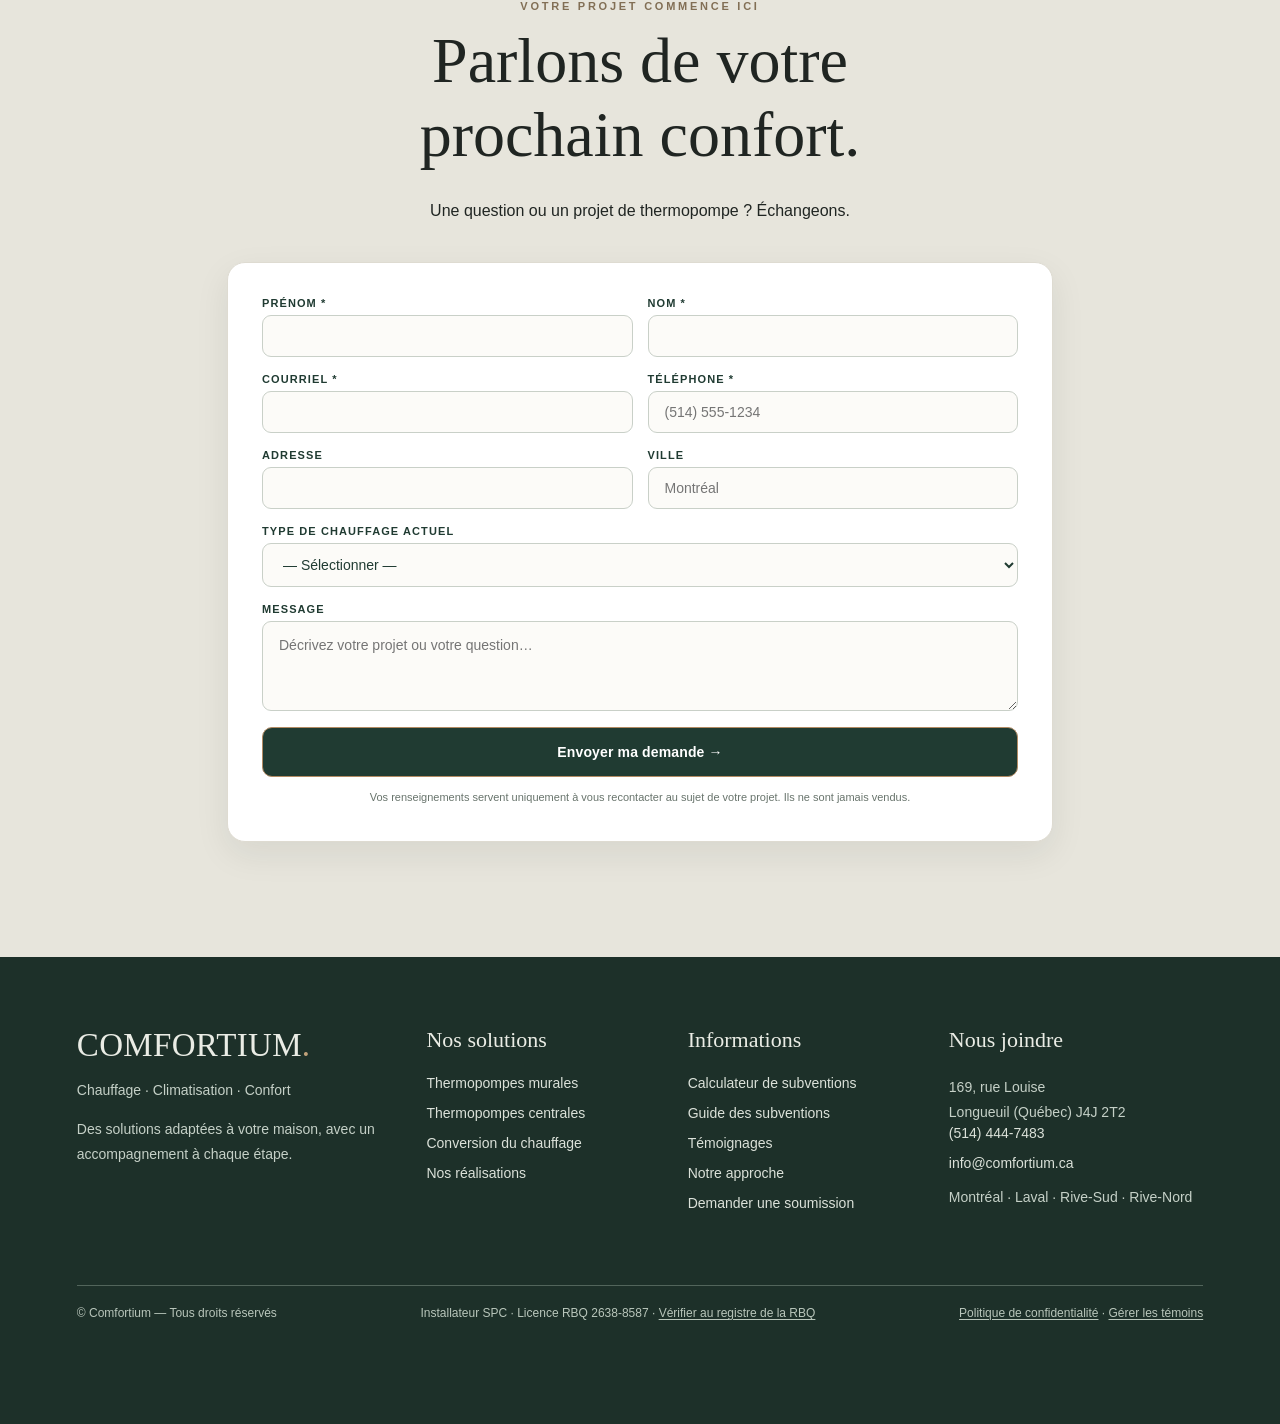
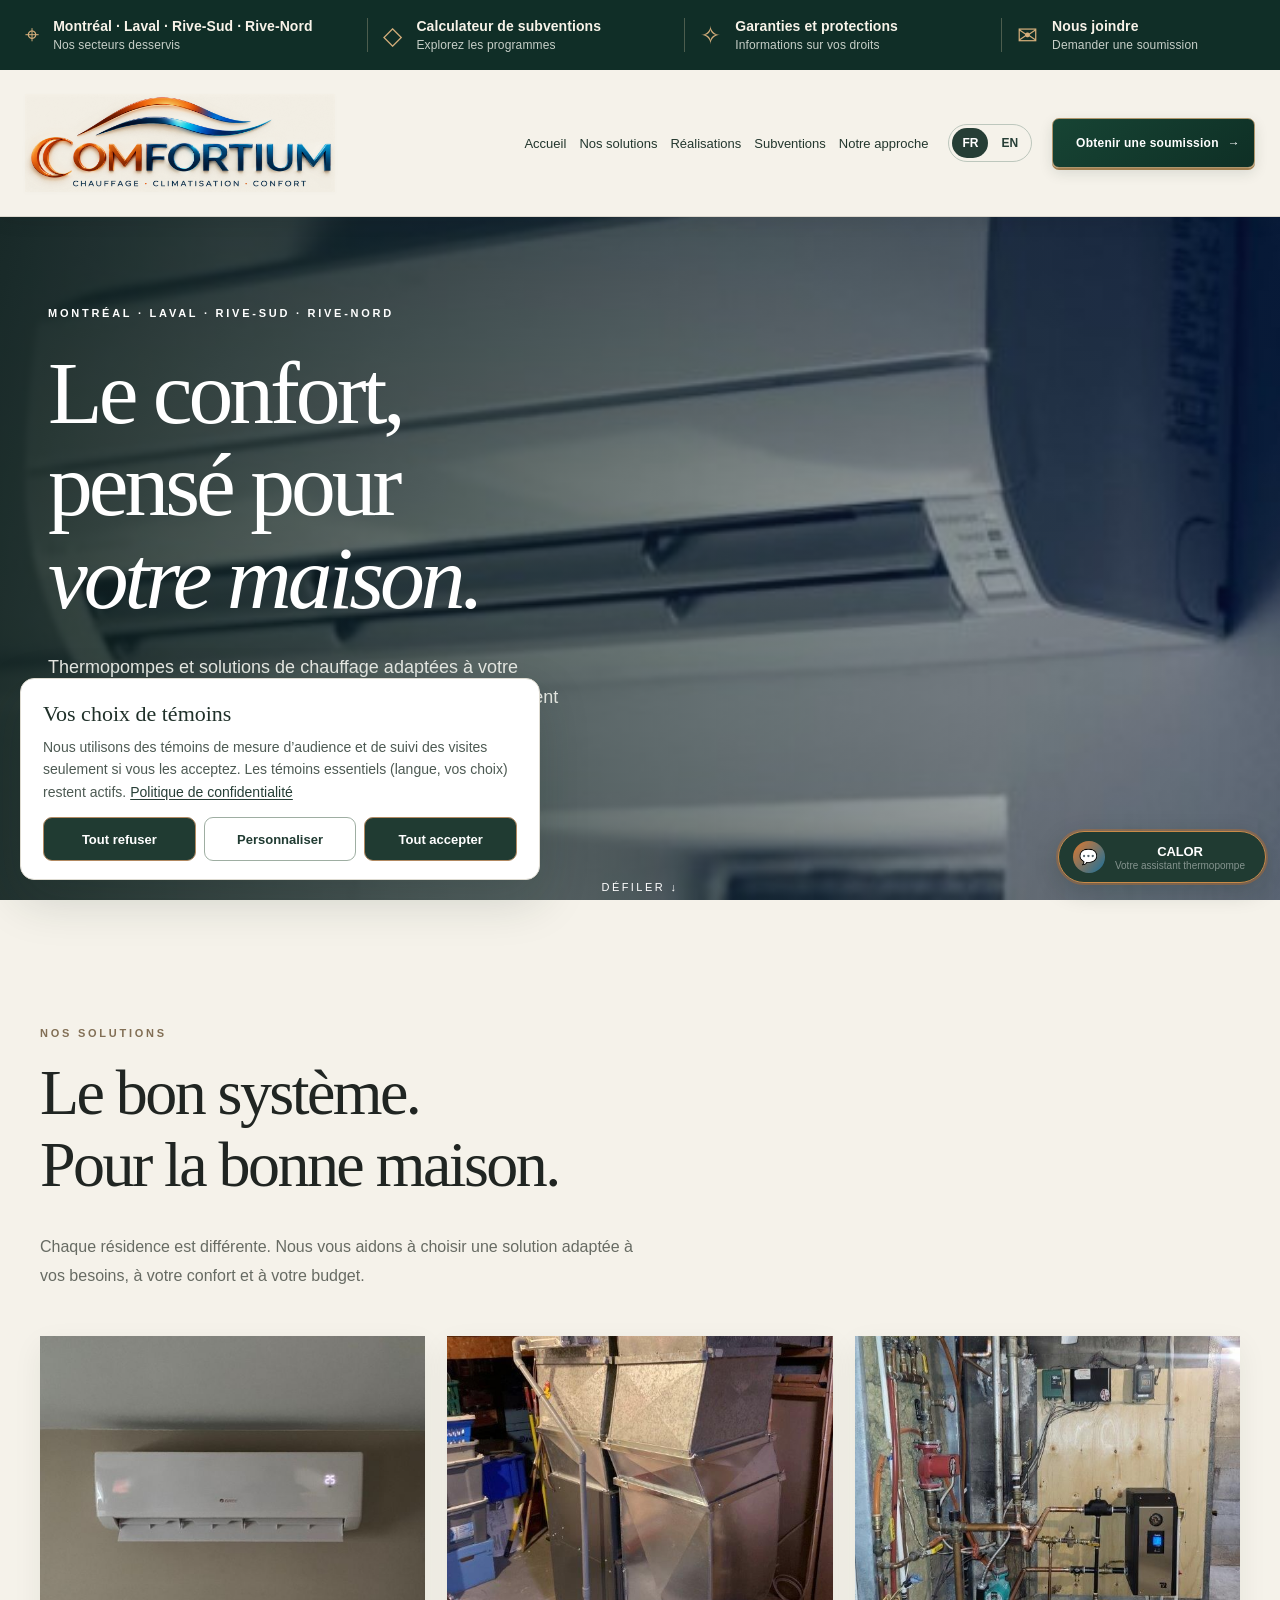
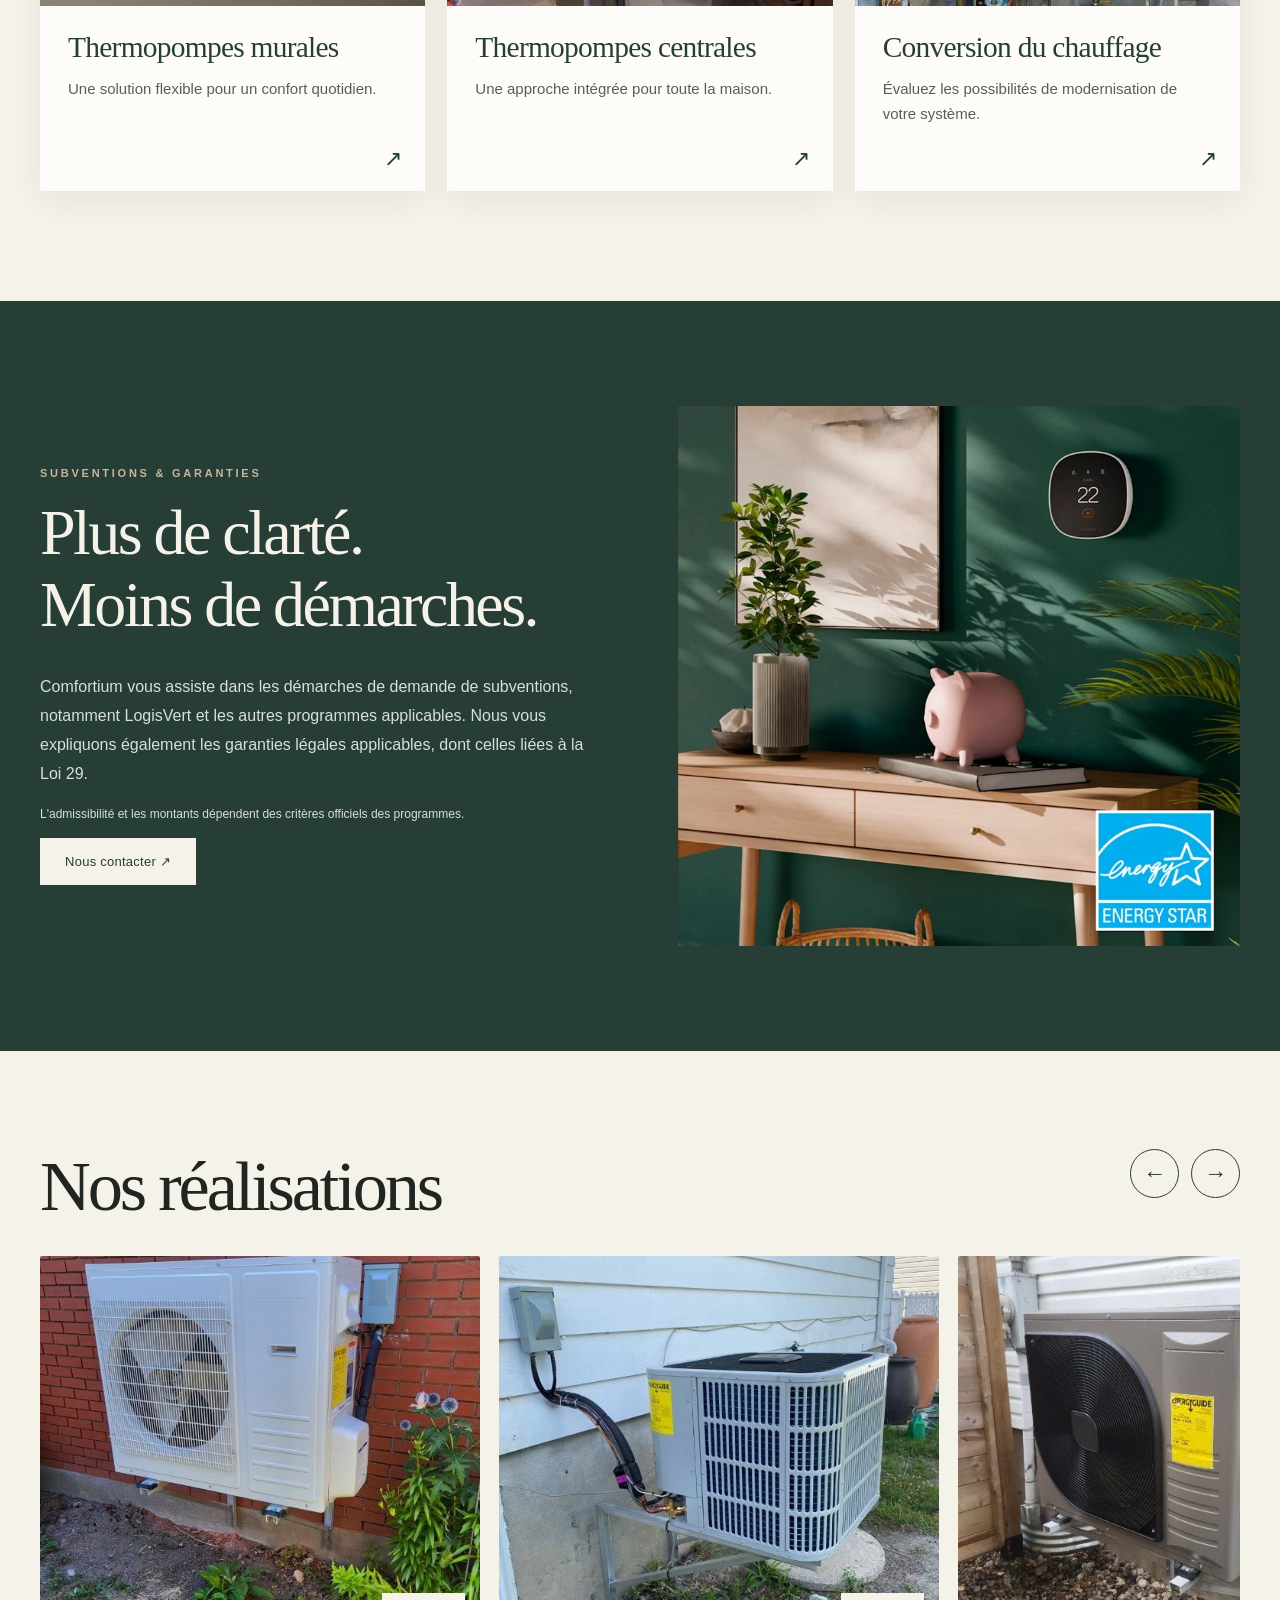
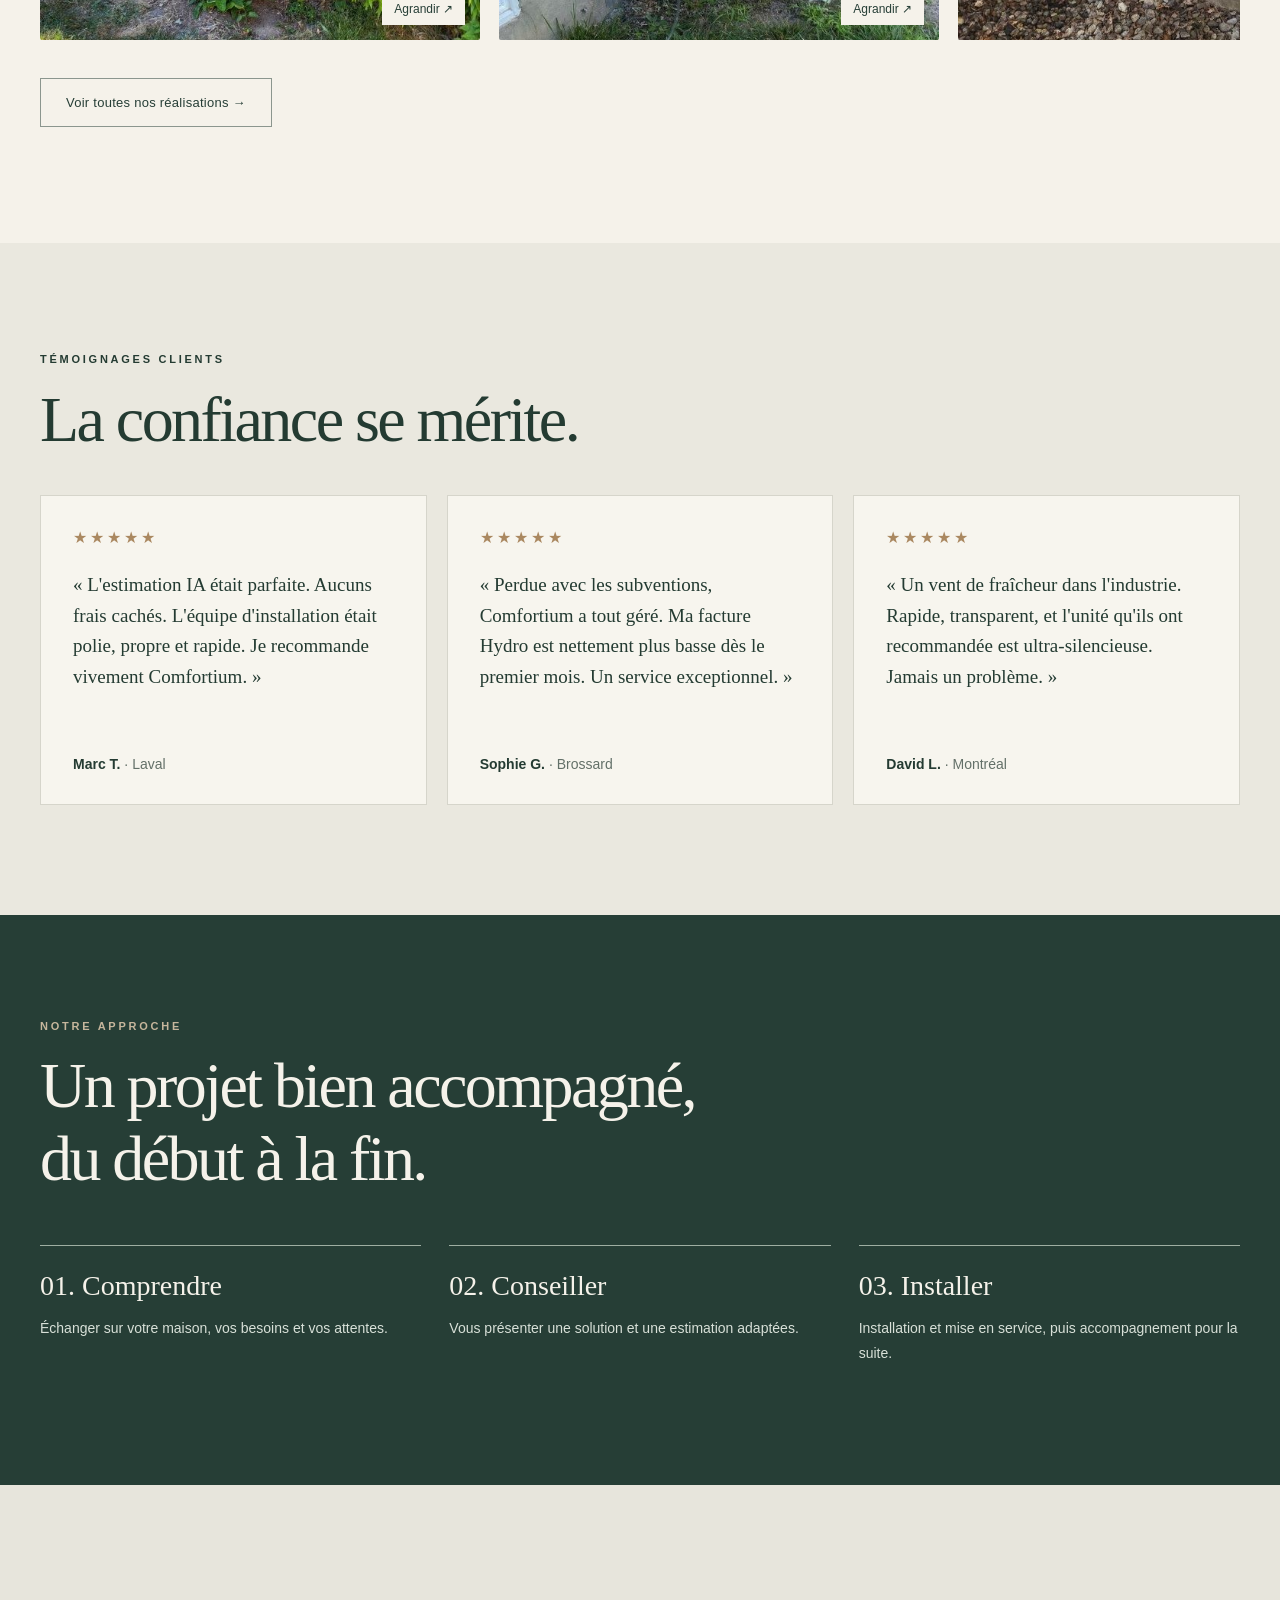
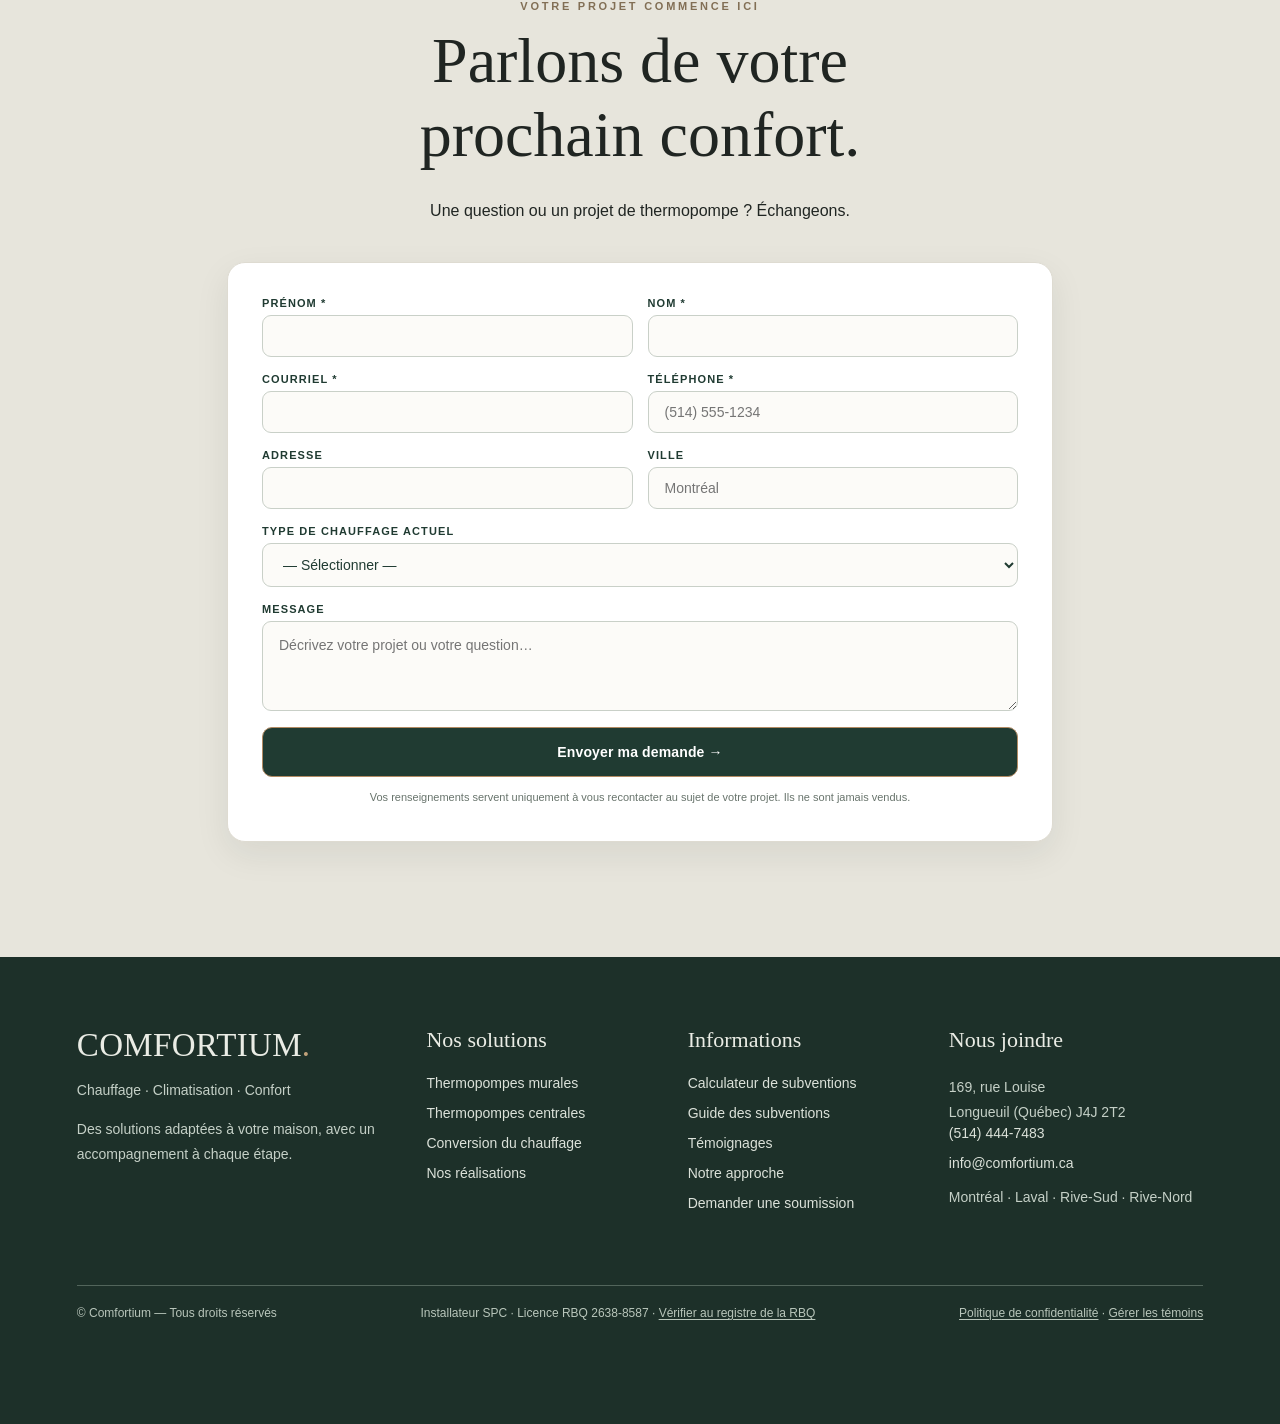
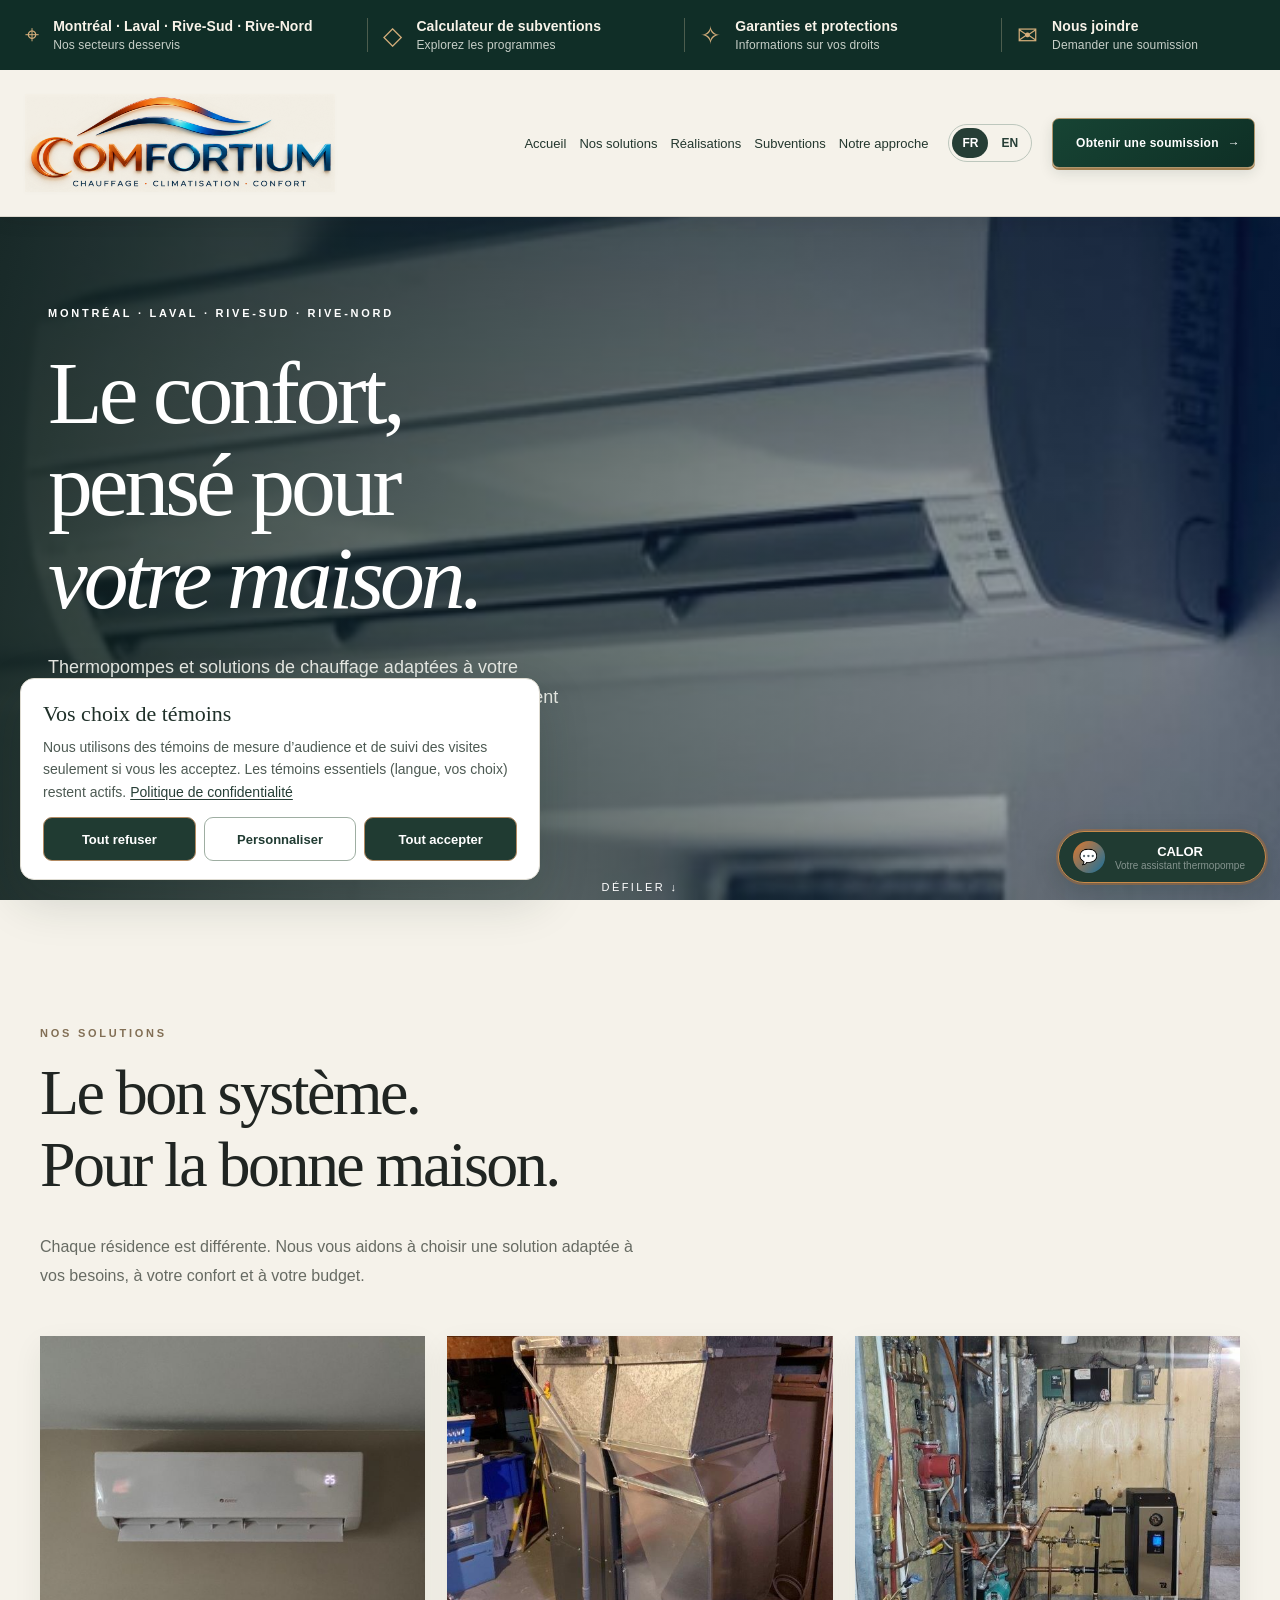
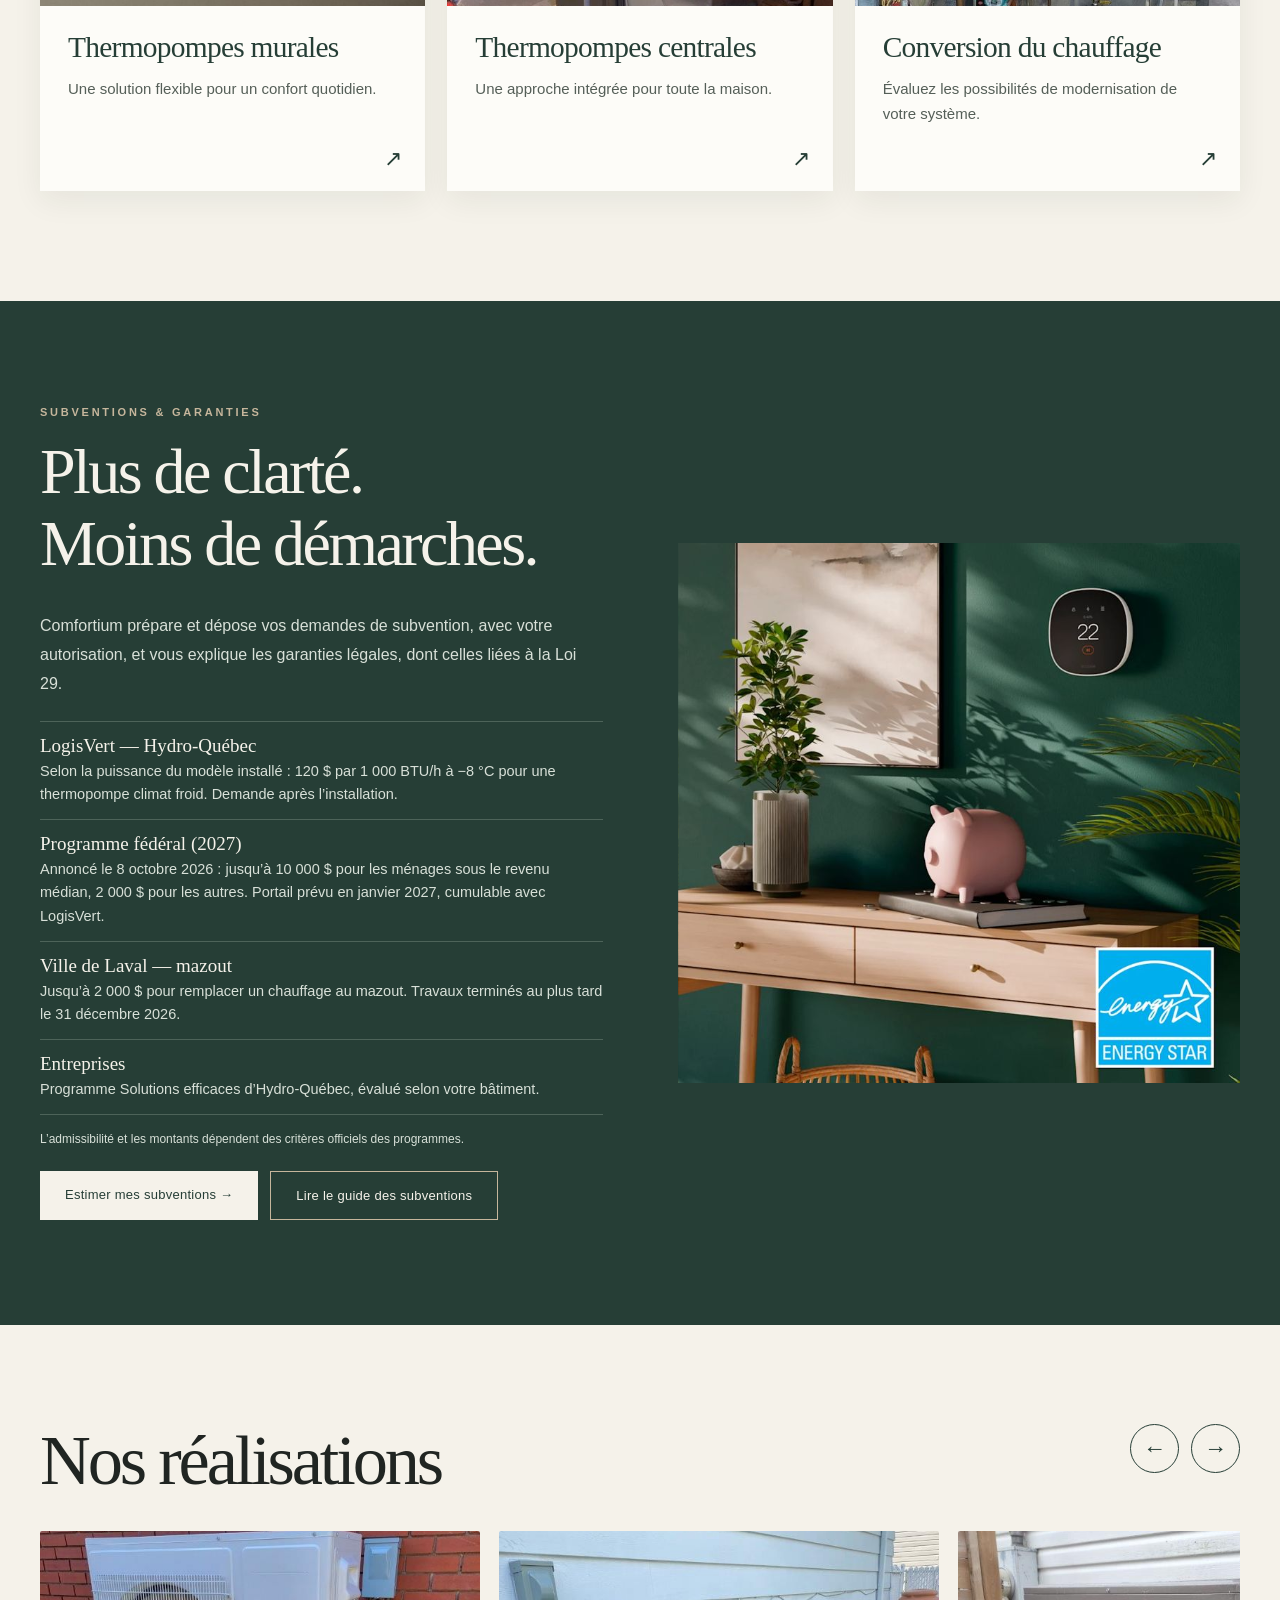
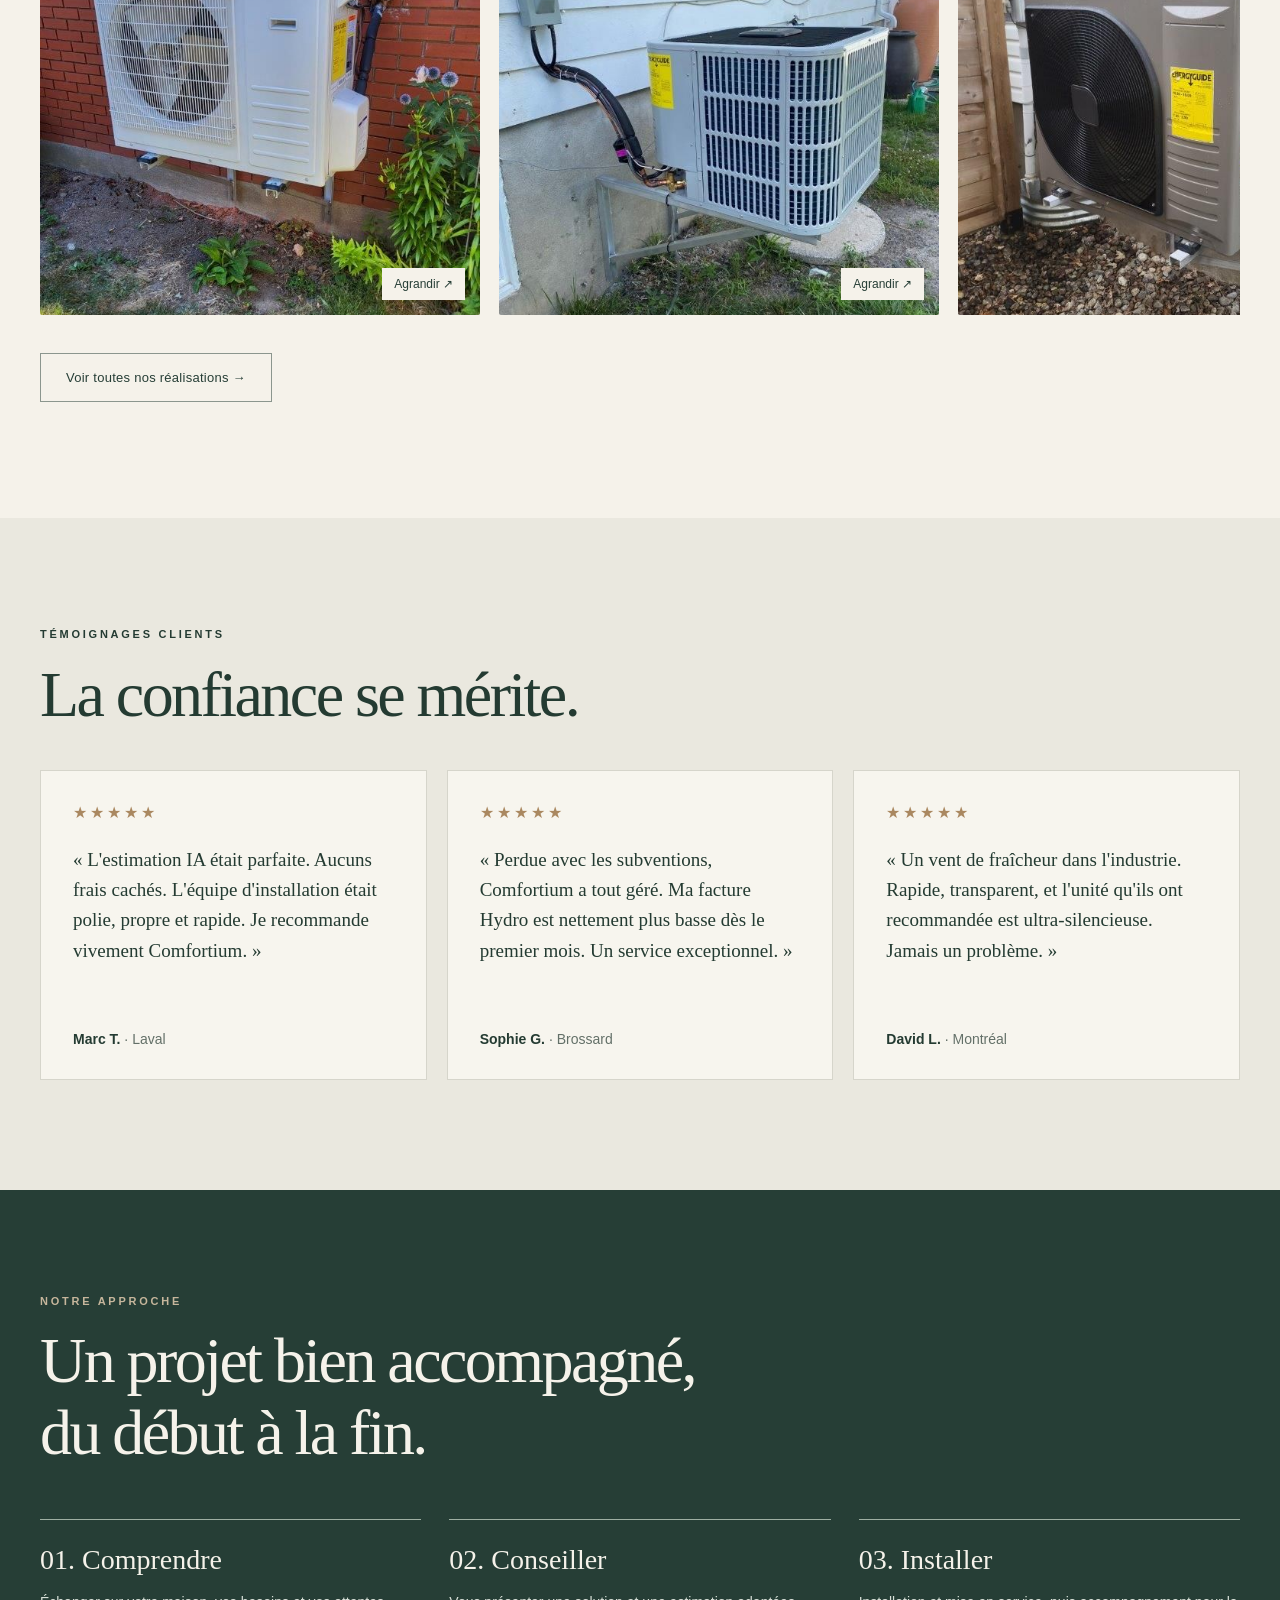
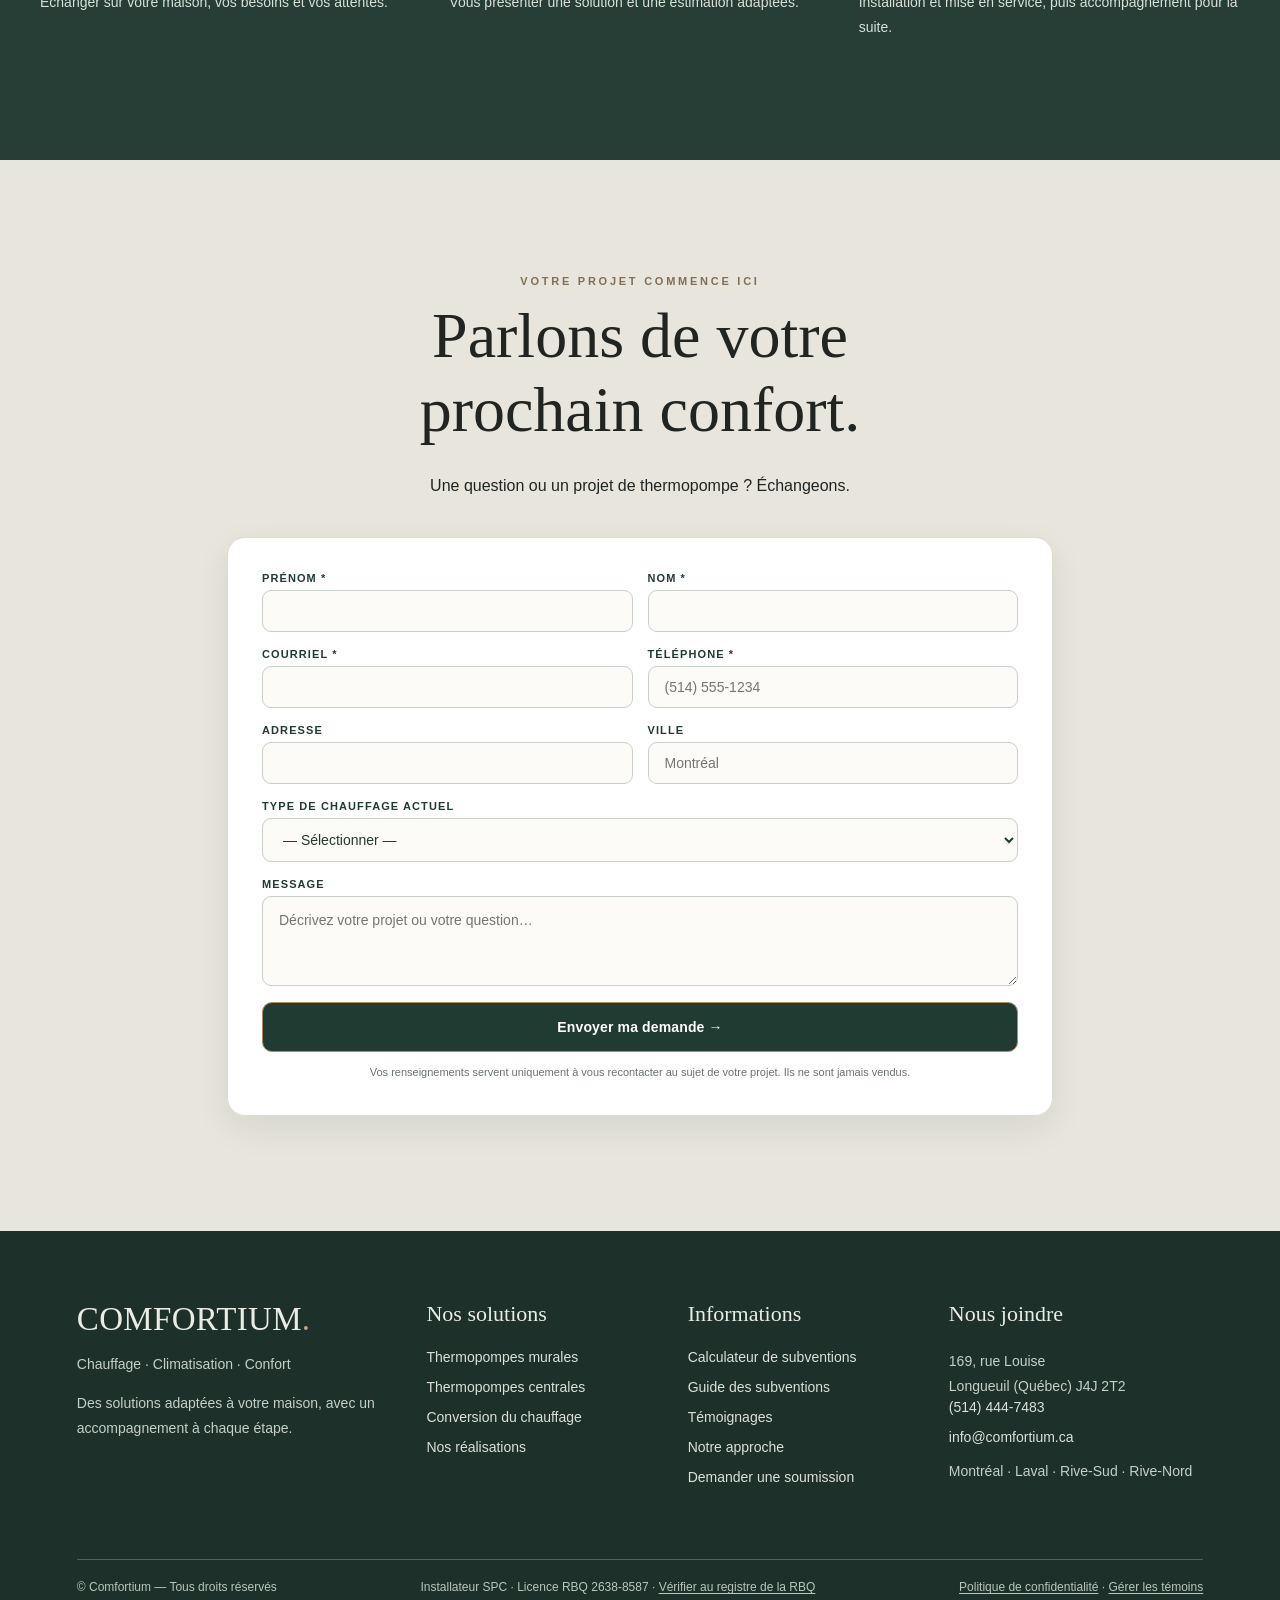
